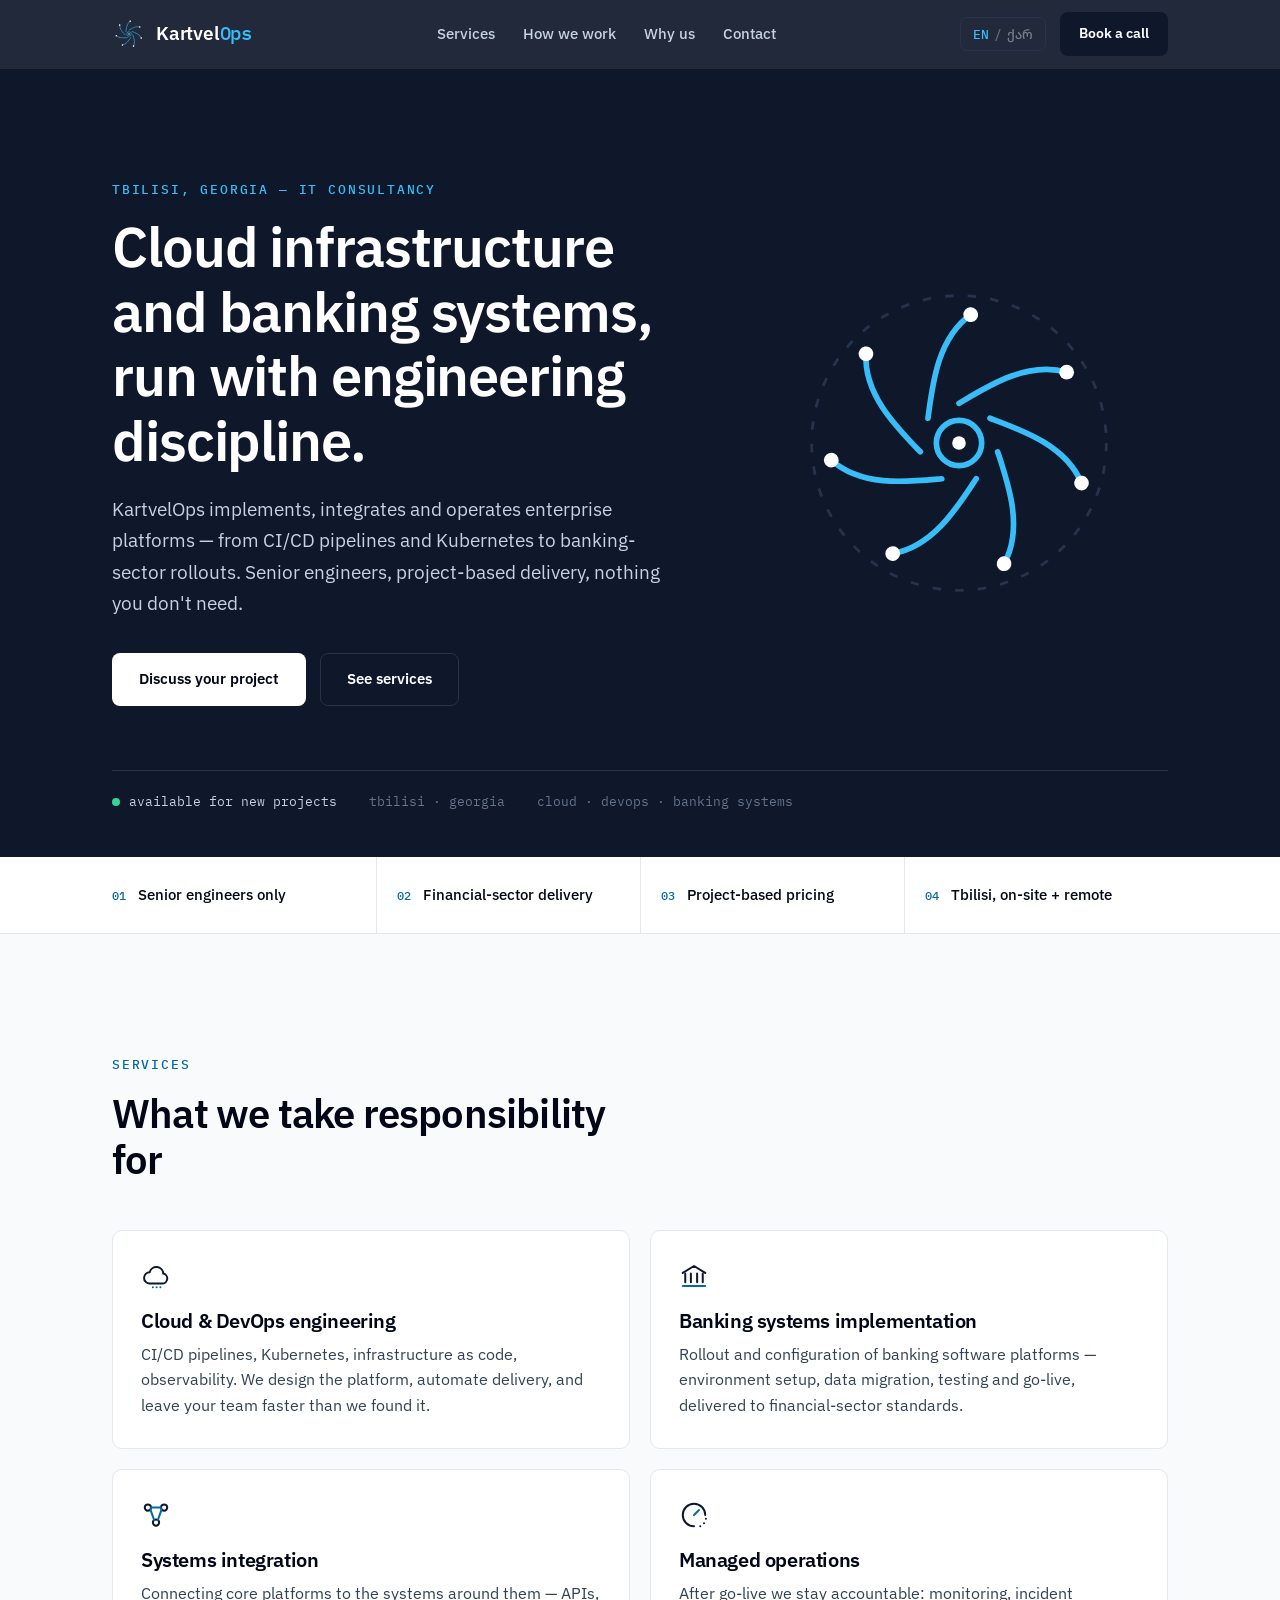
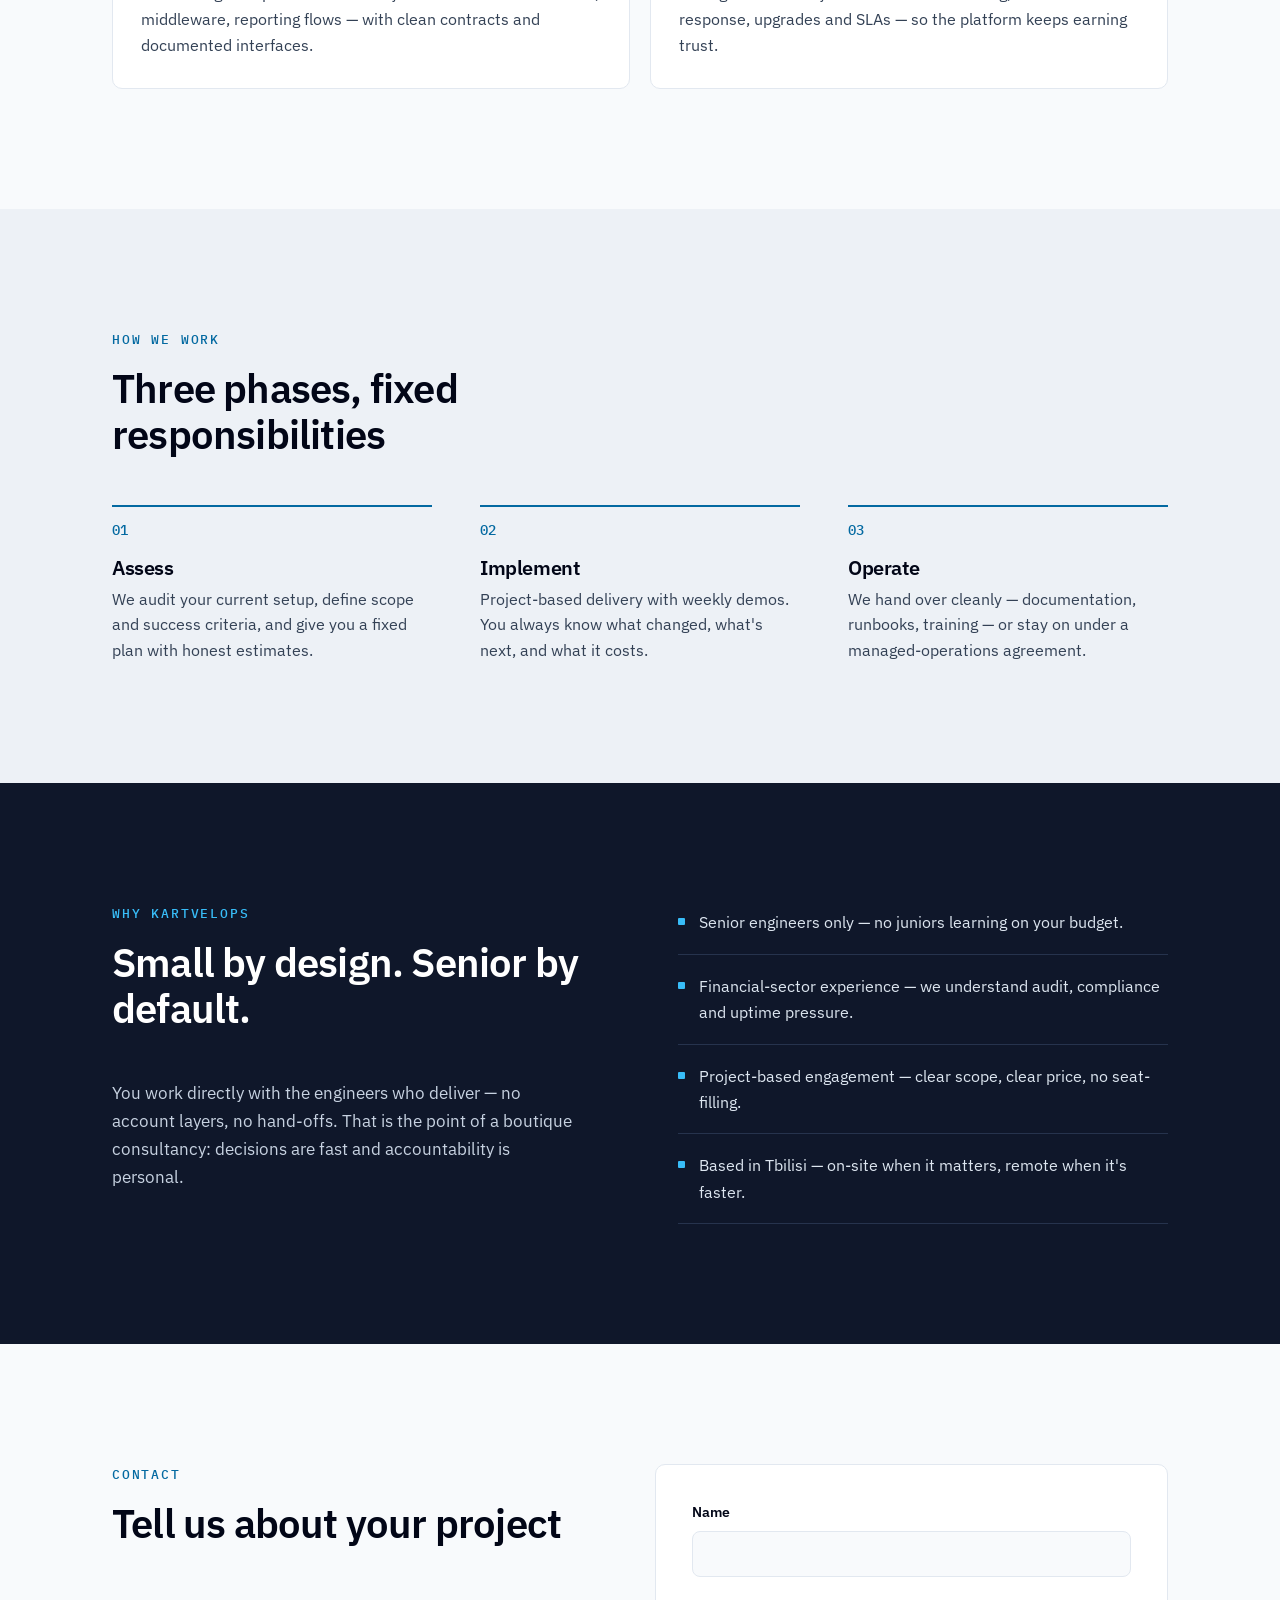
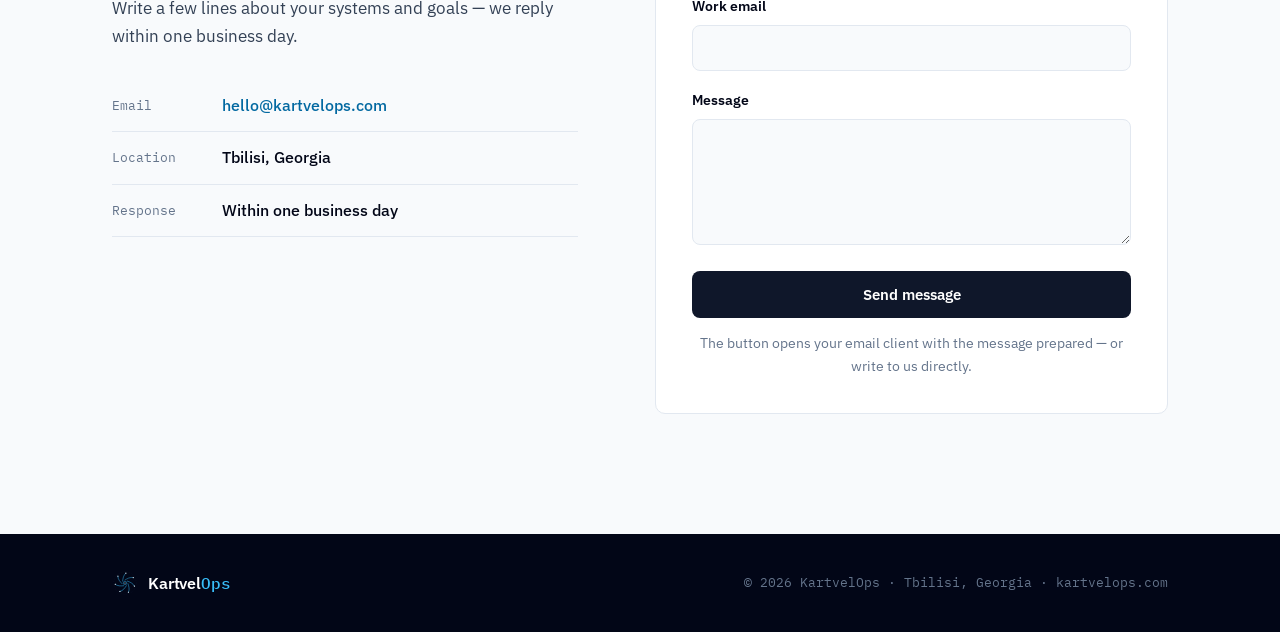
==== index.html @ 5a5804a0 "Initial site: bilingual one-page landing for KartvelOps Static site (no build step): Georgian/Englis" ====
<!DOCTYPE html>
<html lang="en">
<head>
  <meta charset="UTF-8">
  <meta name="viewport" content="width=device-width, initial-scale=1.0">
  <title>KartvelOps — Cloud, DevOps & Banking Systems · Tbilisi</title>
  <meta name="description" content="KartvelOps is a Tbilisi-based IT consultancy. We implement, integrate and operate enterprise platforms — cloud infrastructure, DevOps and banking systems — with engineering discipline.">
  <link rel="icon" type="image/svg+xml" href="assets/favicon.svg">
  <link rel="preconnect" href="https://fonts.googleapis.com">
  <link rel="preconnect" href="https://fonts.gstatic.com" crossorigin>
  <link href="https://fonts.googleapis.com/css2?family=IBM+Plex+Sans:wght@400;500;600;700&family=IBM+Plex+Mono:wght@400;500&family=Noto+Sans+Georgian:wght@400;500;600;700&display=swap" rel="stylesheet">
  <link rel="stylesheet" href="assets/styles.css">
  <script type="application/ld+json">
  {
    "@context": "https://schema.org",
    "@type": "ProfessionalService",
    "name": "KartvelOps",
    "url": "https://kartvelops.com",
    "email": "hello@kartvelops.com",
    "description": "IT consultancy in Tbilisi, Georgia. Cloud & DevOps engineering, banking systems implementation, systems integration and managed operations.",
    "address": { "@type": "PostalAddress", "addressLocality": "Tbilisi", "addressCountry": "GE" },
    "areaServed": "Georgia",
    "knowsLanguage": ["ka", "en"]
  }
  </script>
</head>
<body>
  <a class="skip-link" href="#main" data-i18n="skip">Skip to content</a>

  <!-- ============ HEADER ============ -->
  <header class="site-header" id="top">
    <div class="container header-inner">
      <a class="brand" href="#top" aria-label="KartvelOps — home">
        <svg class="brand-mark" viewBox="-60 -60 120 120" aria-hidden="true" focusable="false">
          <use href="#borjgali"></use>
        </svg>
        <span class="brand-word">Kartvel<span class="brand-ops">Ops</span></span>
      </a>
      <nav class="site-nav" aria-label="Main">
        <a href="#services" data-i18n="nav.services">Services</a>
        <a href="#process" data-i18n="nav.process">How we work</a>
        <a href="#why" data-i18n="nav.why">Why us</a>
        <a href="#contact" data-i18n="nav.contact">Contact</a>
      </nav>
      <div class="header-actions">
        <button class="lang-toggle" id="langToggle" type="button" aria-label="Switch language">
          <span class="lang-opt" data-lang-opt="en">EN</span><span class="lang-sep">/</span><span class="lang-opt" data-lang-opt="ka">ქარ</span>
        </button>
        <a class="btn btn-primary btn-sm" href="#contact" data-i18n="nav.cta">Book a call</a>
      </div>
    </div>
  </header>

  <main id="main">

    <!-- ============ HERO ============ -->
    <section class="hero" aria-labelledby="hero-title">
      <div class="container hero-grid">
        <div class="hero-copy">
          <p class="eyebrow hero-load" style="--d:0ms" data-i18n="hero.eyebrow">Tbilisi, Georgia — IT consultancy</p>
          <h1 class="hero-title hero-load" style="--d:80ms" id="hero-title" data-i18n="hero.title">Cloud infrastructure and banking systems, run with engineering discipline.</h1>
          <p class="hero-lead hero-load" style="--d:160ms" data-i18n="hero.lead">KartvelOps implements, integrates and operates enterprise platforms — from CI/CD pipelines and Kubernetes to banking-sector rollouts. Senior engineers, project-based delivery, nothing you don't need.</p>
          <div class="hero-ctas hero-load" style="--d:240ms">
            <a class="btn btn-invert" href="#contact" data-i18n="hero.cta1">Discuss your project</a>
            <a class="btn btn-ghost" href="#services" data-i18n="hero.cta2">See services</a>
          </div>
        </div>
        <div class="hero-visual hero-load" style="--d:200ms" aria-hidden="true">
          <svg class="borjgali-hero" viewBox="-60 -60 120 120" focusable="false">
            <defs>
              <g id="borjgali">
                <circle class="bj-orbit" cx="0" cy="0" r="52"></circle>
                <g class="bj-arms">
                  <g class="bj-arm"><path d="M 0 -14 C 10 -20, 24 -29, 38 -25"></path><circle class="bj-node" cx="38" cy="-25" r="2.6"></circle></g>
                  <g class="bj-arm" transform="rotate(51.43)"><path d="M 0 -14 C 10 -20, 24 -29, 38 -25"></path><circle class="bj-node" cx="38" cy="-25" r="2.6"></circle></g>
                  <g class="bj-arm" transform="rotate(102.86)"><path d="M 0 -14 C 10 -20, 24 -29, 38 -25"></path><circle class="bj-node" cx="38" cy="-25" r="2.6"></circle></g>
                  <g class="bj-arm" transform="rotate(154.29)"><path d="M 0 -14 C 10 -20, 24 -29, 38 -25"></path><circle class="bj-node" cx="38" cy="-25" r="2.6"></circle></g>
                  <g class="bj-arm" transform="rotate(205.71)"><path d="M 0 -14 C 10 -20, 24 -29, 38 -25"></path><circle class="bj-node" cx="38" cy="-25" r="2.6"></circle></g>
                  <g class="bj-arm" transform="rotate(257.14)"><path d="M 0 -14 C 10 -20, 24 -29, 38 -25"></path><circle class="bj-node" cx="38" cy="-25" r="2.6"></circle></g>
                  <g class="bj-arm" transform="rotate(308.57)"><path d="M 0 -14 C 10 -20, 24 -29, 38 -25"></path><circle class="bj-node" cx="38" cy="-25" r="2.6"></circle></g>
                </g>
                <circle class="bj-core" cx="0" cy="0" r="8"></circle>
                <circle class="bj-dot" cx="0" cy="0" r="2.4"></circle>
              </g>
            </defs>
            <use href="#borjgali"></use>
          </svg>
        </div>
      </div>
      <div class="container">
        <div class="status-strip hero-load" style="--d:320ms">
          <span class="status-item"><span class="status-dot" aria-hidden="true"></span><span data-i18n="status.available">available for new projects</span></span>
          <span class="status-item status-dim">tbilisi · georgia</span>
          <span class="status-item status-dim">cloud · devops · banking systems</span>
        </div>
      </div>
    </section>

    <!-- ============ TRUST MARKERS ============ -->
    <section class="trust" aria-label="Key facts">
      <div class="container trust-row">
        <div class="trust-item reveal" style="--d:0ms"><span class="trust-key">01</span><span data-i18n="trust.1">Senior engineers only</span></div>
        <div class="trust-item reveal" style="--d:60ms"><span class="trust-key">02</span><span data-i18n="trust.2">Financial-sector delivery</span></div>
        <div class="trust-item reveal" style="--d:120ms"><span class="trust-key">03</span><span data-i18n="trust.3">Project-based pricing</span></div>
        <div class="trust-item reveal" style="--d:180ms"><span class="trust-key">04</span><span data-i18n="trust.4">Tbilisi, on-site + remote</span></div>
      </div>
    </section>

    <!-- ============ SERVICES ============ -->
    <section class="section" id="services" aria-labelledby="services-title">
      <div class="container">
        <p class="eyebrow reveal" data-i18n="services.eyebrow">Services</p>
        <h2 class="section-title reveal" id="services-title" data-i18n="services.title">What we take responsibility for</h2>
        <div class="cards-grid">
          <article class="card reveal" style="--d:0ms">
            <svg class="card-icon" viewBox="0 0 24 24" aria-hidden="true" focusable="false"><path d="M7 18h10a4 4 0 0 0 .8-7.92 5.5 5.5 0 0 0-10.83-1.1A4.5 4.5 0 0 0 7 18Z"/><path d="M9.5 21h.01M12.5 21h.01M15.5 21h.01" class="icon-accent"/></svg>
            <h3 data-i18n="svc1.title">Cloud &amp; DevOps engineering</h3>
            <p data-i18n="svc1.body">CI/CD pipelines, Kubernetes, infrastructure as code, observability. We design the platform, automate delivery, and leave your team faster than we found it.</p>
          </article>
          <article class="card reveal" style="--d:80ms">
            <svg class="card-icon" viewBox="0 0 24 24" aria-hidden="true" focusable="false"><path d="M3 9.5 12 4l9 5.5"/><path d="M5 10v7M9.5 10v7M14.5 10v7M19 10v7"/><path d="M3 20h18" class="icon-accent"/></svg>
            <h3 data-i18n="svc2.title">Banking systems implementation</h3>
            <p data-i18n="svc2.body">Rollout and configuration of banking software platforms — environment setup, data migration, testing and go-live, delivered to financial-sector standards.</p>
          </article>
          <article class="card reveal" style="--d:160ms">
            <svg class="card-icon" viewBox="0 0 24 24" aria-hidden="true" focusable="false"><circle cx="5.5" cy="6" r="2.5"/><circle cx="18.5" cy="6" r="2.5"/><circle cx="12" cy="18" r="2.5"/><path d="M7.5 7.5 10.5 16M16.5 7.5 13.5 16M8 6h8" class="icon-accent"/></svg>
            <h3 data-i18n="svc3.title">Systems integration</h3>
            <p data-i18n="svc3.body">Connecting core platforms to the systems around them — APIs, middleware, reporting flows — with clean contracts and documented interfaces.</p>
          </article>
          <article class="card reveal" style="--d:240ms">
            <svg class="card-icon" viewBox="0 0 24 24" aria-hidden="true" focusable="false"><path d="M12 21a9 9 0 1 1 9-9"/><path d="M12 12l4-4" class="icon-accent"/><path d="M17 21h.01M20 18.5h.01M21.5 15h.01"/></svg>
            <h3 data-i18n="svc4.title">Managed operations</h3>
            <p data-i18n="svc4.body">After go-live we stay accountable: monitoring, incident response, upgrades and SLAs — so the platform keeps earning trust.</p>
          </article>
        </div>
      </div>
    </section>

    <!-- ============ PROCESS ============ -->
    <section class="section section-mist" id="process" aria-labelledby="process-title">
      <div class="container">
        <p class="eyebrow reveal" data-i18n="process.eyebrow">How we work</p>
        <h2 class="section-title reveal" id="process-title" data-i18n="process.title">Three phases, fixed responsibilities</h2>
        <ol class="steps">
          <li class="step reveal" style="--d:0ms">
            <span class="step-num">01</span>
            <div>
              <h3 data-i18n="p1.title">Assess</h3>
              <p data-i18n="p1.body">We audit your current setup, define scope and success criteria, and give you a fixed plan with honest estimates.</p>
            </div>
          </li>
          <li class="step reveal" style="--d:100ms">
            <span class="step-num">02</span>
            <div>
              <h3 data-i18n="p2.title">Implement</h3>
              <p data-i18n="p2.body">Project-based delivery with weekly demos. You always know what changed, what's next, and what it costs.</p>
            </div>
          </li>
          <li class="step reveal" style="--d:200ms">
            <span class="step-num">03</span>
            <div>
              <h3 data-i18n="p3.title">Operate</h3>
              <p data-i18n="p3.body">We hand over cleanly — documentation, runbooks, training — or stay on under a managed-operations agreement.</p>
            </div>
          </li>
        </ol>
      </div>
    </section>

    <!-- ============ WHY US ============ -->
    <section class="section section-navy" id="why" aria-labelledby="why-title">
      <div class="container why-grid">
        <div>
          <p class="eyebrow eyebrow-dark reveal" data-i18n="why.eyebrow">Why KartvelOps</p>
          <h2 class="section-title reveal" id="why-title" data-i18n="why.title">Small by design. Senior by default.</h2>
          <p class="why-lead reveal" data-i18n="why.body">You work directly with the engineers who deliver — no account layers, no hand-offs. That is the point of a boutique consultancy: decisions are fast and accountability is personal.</p>
        </div>
        <ul class="why-list">
          <li class="reveal" style="--d:0ms"><span data-i18n="why.1">Senior engineers only — no juniors learning on your budget.</span></li>
          <li class="reveal" style="--d:80ms"><span data-i18n="why.2">Financial-sector experience — we understand audit, compliance and uptime pressure.</span></li>
          <li class="reveal" style="--d:160ms"><span data-i18n="why.3">Project-based engagement — clear scope, clear price, no seat-filling.</span></li>
          <li class="reveal" style="--d:240ms"><span data-i18n="why.4">Based in Tbilisi — on-site when it matters, remote when it's faster.</span></li>
        </ul>
      </div>
    </section>

    <!-- ============ CONTACT ============ -->
    <section class="section" id="contact" aria-labelledby="contact-title">
      <div class="container contact-grid">
        <div class="contact-copy">
          <p class="eyebrow reveal" data-i18n="contact.eyebrow">Contact</p>
          <h2 class="section-title reveal" id="contact-title" data-i18n="contact.title">Tell us about your project</h2>
          <p class="reveal" data-i18n="contact.body">Write a few lines about your systems and goals — we reply within one business day.</p>
          <dl class="contact-details reveal">
            <div><dt data-i18n="contact.email">Email</dt><dd><a href="mailto:hello@kartvelops.com">hello@kartvelops.com</a></dd></div>
            <div><dt data-i18n="contact.location">Location</dt><dd data-i18n="contact.city">Tbilisi, Georgia</dd></div>
            <div><dt data-i18n="contact.response">Response</dt><dd data-i18n="contact.responseTime">Within one business day</dd></div>
          </dl>
        </div>
        <form class="contact-form reveal" id="contactForm" novalidate>
          <div class="field">
            <label for="f-name" data-i18n="form.name">Name</label>
            <input id="f-name" name="name" type="text" autocomplete="name" required>
          </div>
          <div class="field">
            <label for="f-email" data-i18n="form.email">Work email</label>
            <input id="f-email" name="email" type="email" autocomplete="email" required>
          </div>
          <div class="field">
            <label for="f-msg" data-i18n="form.message">Message</label>
            <textarea id="f-msg" name="message" rows="5" required></textarea>
          </div>
          <button class="btn btn-primary btn-block" type="submit" data-i18n="form.send">Send message</button>
          <p class="form-note" data-i18n="form.note">The button opens your email client with the message prepared — or write to us directly.</p>
        </form>
      </div>
    </section>

  </main>

  <!-- ============ FOOTER ============ -->
  <footer class="site-footer">
    <div class="container footer-inner">
      <a class="brand brand-footer" href="#top" aria-label="KartvelOps — back to top">
        <svg class="brand-mark" viewBox="-60 -60 120 120" aria-hidden="true" focusable="false"><use href="#borjgali"></use></svg>
        <span class="brand-word">Kartvel<span class="brand-ops">Ops</span></span>
      </a>
      <p class="footer-meta"><span data-i18n="footer.line">© 2026 KartvelOps · Tbilisi, Georgia</span> · kartvelops.com</p>
    </div>
  </footer>

  <script src="assets/app.js"></script>
</body>
</html>
---- assets/styles.css ----
/* ============================================================
   KartvelOps — design tokens & base
   Style: Trust & Authority (navy / azure / paper)
   Type: IBM Plex Sans + IBM Plex Mono + Noto Sans Georgian
   ============================================================ */

:root {
  /* color tokens */
  --ink: #020617;
  --navy: #0F172A;
  --navy-2: #16233D;
  --slate: #334155;
  --slate-3: #64748B;
  --paper: #F8FAFC;
  --mist: #EDF1F6;
  --white: #FFFFFF;
  --border: #E2E8F0;
  --border-dark: #26334D;
  --azure: #0369A1;
  --azure-deep: #075985;
  --azure-bright: #38BDF8;
  --ok: #34D399;

  /* type */
  --font-sans: "IBM Plex Sans", "Noto Sans Georgian", system-ui, -apple-system, sans-serif;
  --font-mono: "IBM Plex Mono", "Noto Sans Georgian", ui-monospace, monospace;

  /* rhythm */
  --container: 1120px;
  --radius: 10px;
  --section-y: clamp(64px, 10vw, 120px);
  --ease-out: cubic-bezier(0.22, 1, 0.36, 1);
}

* { margin: 0; padding: 0; box-sizing: border-box; }

html {
  scroll-behavior: smooth;
  scroll-padding-top: 84px;
}

body {
  font-family: var(--font-sans);
  font-size: 17px;
  line-height: 1.65;
  color: var(--slate);
  background: var(--paper);
  -webkit-font-smoothing: antialiased;
  text-rendering: optimizeLegibility;
}

img, svg { max-width: 100%; display: block; }

h1, h2, h3 { color: var(--ink); line-height: 1.15; letter-spacing: -0.02em; }
/* Georgian is unicameral — tight negative tracking hurts it */
html[lang="ka"] h1, html[lang="ka"] h2, html[lang="ka"] h3 { letter-spacing: 0; }

a { color: var(--azure); text-decoration: none; }
a:hover { color: var(--azure-deep); }

.container {
  max-width: var(--container);
  margin-inline: auto;
  padding-inline: clamp(20px, 4vw, 32px);
}

/* accessibility */
.skip-link {
  position: absolute; left: -9999px; top: 0;
  background: var(--ink); color: var(--white);
  padding: 10px 18px; z-index: 200; border-radius: 0 0 8px 0;
}
.skip-link:focus { left: 0; color: var(--white); }

:focus-visible {
  outline: 2px solid var(--azure);
  outline-offset: 3px;
  border-radius: 2px;
}

/* ============ shared elements ============ */

.eyebrow {
  font-family: var(--font-mono);
  font-size: 13px;
  font-weight: 500;
  text-transform: uppercase;
  letter-spacing: 0.14em;
  color: var(--azure);
  margin-bottom: 14px;
}
html[lang="ka"] .eyebrow { letter-spacing: 0.06em; }
.eyebrow-dark { color: var(--azure-bright); }

.section { padding-block: var(--section-y); }
.section-mist { background: var(--mist); }
.section-navy { background: var(--navy); }

.section-title {
  font-size: clamp(28px, 4vw, 40px);
  font-weight: 600;
  max-width: 22ch;
  margin-bottom: clamp(28px, 4vw, 48px);
}
.section-navy .section-title { color: var(--white); }

/* buttons */
.btn {
  display: inline-flex;
  align-items: center;
  justify-content: center;
  gap: 8px;
  font-family: var(--font-sans);
  font-size: 15px;
  font-weight: 600;
  padding: 13px 26px;
  border-radius: 8px;
  border: 1px solid transparent;
  cursor: pointer;
  transition: background-color 200ms var(--ease-out), color 200ms var(--ease-out),
              border-color 200ms var(--ease-out), transform 200ms var(--ease-out);
  touch-action: manipulation;
}
.btn:active { transform: scale(0.98); }
.btn-sm { padding: 9px 18px; font-size: 14px; }
.btn-block { width: 100%; }

.btn-primary { background: var(--navy); color: var(--white); }
.btn-primary:hover { background: var(--azure-deep); color: var(--white); }

.btn-invert { background: var(--white); color: var(--ink); }
.btn-invert:hover { background: var(--azure-bright); color: var(--ink); }

.btn-ghost { background: transparent; color: var(--white); border-color: var(--border-dark); }
.btn-ghost:hover { border-color: var(--azure-bright); color: var(--azure-bright); }

/* ============ header ============ */

.site-header {
  position: sticky;
  top: 0;
  z-index: 100;
  background: rgba(15, 23, 42, 0.92);
  backdrop-filter: blur(10px);
  -webkit-backdrop-filter: blur(10px);
  border-bottom: 1px solid transparent;
  transition: border-color 240ms var(--ease-out);
}
.site-header.scrolled { border-bottom-color: var(--border-dark); }

.header-inner {
  display: flex;
  align-items: center;
  justify-content: space-between;
  gap: 20px;
  height: 68px;
}

.brand {
  display: inline-flex;
  align-items: center;
  gap: 10px;
  color: var(--white);
}
.brand:hover { color: var(--white); }
.brand-mark { width: 34px; height: 34px; flex: none; }
.brand-word {
  font-size: 19px;
  font-weight: 600;
  letter-spacing: -0.01em;
  color: var(--white);
}
.brand-ops { font-family: var(--font-mono); font-weight: 500; color: var(--azure-bright); }

.site-nav { display: flex; gap: 28px; }
.site-nav a {
  font-size: 15px;
  font-weight: 500;
  color: #C7D2E1;
  transition: color 180ms var(--ease-out);
}
.site-nav a:hover { color: var(--white); }

.header-actions { display: flex; align-items: center; gap: 14px; }

.lang-toggle {
  font-family: var(--font-mono);
  font-size: 13px;
  font-weight: 500;
  background: transparent;
  color: #C7D2E1;
  border: 1px solid var(--border-dark);
  border-radius: 7px;
  padding: 7px 12px;
  cursor: pointer;
  transition: border-color 180ms var(--ease-out), color 180ms var(--ease-out);
}
.lang-toggle:hover { border-color: var(--azure-bright); }
.lang-sep { opacity: 0.4; margin-inline: 5px; }
.lang-opt { opacity: 0.5; }
.lang-opt.active { opacity: 1; color: var(--azure-bright); }

/* ============ hero ============ */

.hero {
  background: var(--navy);
  color: #C7D2E1;
  padding-block: clamp(64px, 9vw, 110px) clamp(28px, 4vw, 44px);
  overflow: hidden;
}

.hero-grid {
  display: grid;
  grid-template-columns: minmax(0, 1.35fr) minmax(0, 1fr);
  align-items: center;
  gap: clamp(32px, 6vw, 72px);
}

.hero-title {
  color: var(--white);
  font-size: clamp(34px, 5.2vw, 56px);
  font-weight: 600;
  margin-bottom: 22px;
  max-width: 18ch;
}
/* Georgian runs long — give headlines more room at a slightly smaller size */
html[lang="ka"] .hero-title { font-size: clamp(30px, 4.6vw, 48px); max-width: 24ch; }
html[lang="ka"] .section-title { max-width: 28ch; }

.hero-lead {
  font-size: clamp(16px, 1.6vw, 19px);
  max-width: 52ch;
  margin-bottom: 34px;
}

.hero-ctas { display: flex; flex-wrap: wrap; gap: 14px; }

.hero .eyebrow { color: var(--azure-bright); }

/* the borjgali — signature mark */
.hero-visual { display: flex; justify-content: center; }
.borjgali-hero { width: min(340px, 70vw); height: auto; }

.bj-orbit {
  fill: none;
  stroke: var(--border-dark);
  stroke-width: 1;
  stroke-dasharray: 3 5;
}
.bj-arms { animation: bj-spin 80s linear infinite; transform-origin: 0 0; }
.bj-arm path {
  fill: none;
  stroke: var(--azure-bright);
  stroke-width: 2;
  stroke-linecap: round;
}
.bj-node { fill: var(--white); }
.bj-core { fill: none; stroke: var(--azure-bright); stroke-width: 2; }
.bj-dot { fill: var(--white); }

@keyframes bj-spin { to { transform: rotate(360deg); } }

/* header/footer mark: static (motion lives in the hero only) */
.brand-mark .bj-arms { animation: none; }

/* status strip */
.status-strip {
  display: flex;
  flex-wrap: wrap;
  gap: 12px 32px;
  align-items: center;
  border-top: 1px solid var(--border-dark);
  margin-top: clamp(36px, 6vw, 64px);
  padding-top: 20px;
  font-family: var(--font-mono);
  font-size: 13px;
}
.status-item { display: inline-flex; align-items: center; gap: 9px; color: #C7D2E1; }
.status-dim { color: var(--slate-3); }
.status-dot {
  width: 8px; height: 8px; border-radius: 50%;
  background: var(--ok);
  box-shadow: 0 0 0 0 rgba(52, 211, 153, 0.5);
  animation: pulse 2.4s var(--ease-out) infinite;
}
@keyframes pulse {
  0% { box-shadow: 0 0 0 0 rgba(52, 211, 153, 0.45); }
  70% { box-shadow: 0 0 0 8px rgba(52, 211, 153, 0); }
  100% { box-shadow: 0 0 0 0 rgba(52, 211, 153, 0); }
}

/* ============ trust markers ============ */

.trust { border-bottom: 1px solid var(--border); background: var(--white); }
.trust-row {
  display: grid;
  grid-template-columns: repeat(4, 1fr);
  gap: 0;
}
.trust-item {
  display: flex;
  align-items: baseline;
  gap: 12px;
  padding: 26px 20px;
  font-size: 15px;
  font-weight: 500;
  color: var(--ink);
  border-left: 1px solid var(--border);
}
.trust-item:first-child { border-left: none; padding-left: 0; }
.trust-key {
  font-family: var(--font-mono);
  font-size: 12px;
  color: var(--azure);
}

/* ============ services ============ */

.cards-grid {
  display: grid;
  grid-template-columns: repeat(2, 1fr);
  gap: 20px;
}

.card {
  background: var(--white);
  border: 1px solid var(--border);
  border-radius: var(--radius);
  padding: 30px 28px;
  transition: border-color 220ms var(--ease-out), transform 220ms var(--ease-out),
              box-shadow 220ms var(--ease-out);
}
.card:hover {
  border-color: #B6D5E8;
  transform: translateY(-3px);
  box-shadow: 0 12px 32px -16px rgba(2, 6, 23, 0.18);
}

.card-icon {
  width: 30px; height: 30px;
  fill: none;
  stroke: var(--navy);
  stroke-width: 1.6;
  stroke-linecap: round;
  stroke-linejoin: round;
  margin-bottom: 18px;
}
.card-icon .icon-accent { stroke: var(--azure); }

.card h3 { font-size: 20px; font-weight: 600; margin-bottom: 10px; }
.card p { font-size: 15.5px; }

/* ============ process ============ */

.steps {
  list-style: none;
  display: grid;
  grid-template-columns: repeat(3, 1fr);
  gap: clamp(24px, 4vw, 48px);
}
.step { display: flex; flex-direction: column; gap: 14px; }
.step-num {
  font-family: var(--font-mono);
  font-size: 14px;
  font-weight: 500;
  color: var(--azure);
  border-top: 2px solid var(--azure);
  padding-top: 12px;
  width: 100%;
}
.step h3 { font-size: 20px; font-weight: 600; margin-bottom: 8px; }
.step p { font-size: 15.5px; }

/* ============ why us ============ */

.section-navy { color: #C7D2E1; }

.why-grid {
  display: grid;
  grid-template-columns: minmax(0, 1fr) minmax(0, 1fr);
  gap: clamp(32px, 6vw, 80px);
  align-items: start;
}
.why-lead { max-width: 46ch; }

.why-list { list-style: none; }
.why-list li {
  display: flex;
  gap: 14px;
  padding-block: 18px;
  border-bottom: 1px solid var(--border-dark);
  font-size: 16px;
  color: #DDE6F0;
}
.why-list li:first-child { padding-top: 6px; }
.why-list li::before {
  content: "";
  flex: none;
  width: 7px; height: 7px;
  margin-top: 9px;
  background: var(--azure-bright);
  border-radius: 1px;
}

/* ============ contact ============ */

.contact-grid {
  display: grid;
  grid-template-columns: minmax(0, 1fr) minmax(0, 1.1fr);
  gap: clamp(32px, 6vw, 80px);
  align-items: start;
}

.contact-details { margin-top: 30px; }
.contact-details > div {
  display: flex;
  gap: 18px;
  padding-block: 13px;
  border-bottom: 1px solid var(--border);
  font-size: 15.5px;
}
.contact-details dt {
  font-family: var(--font-mono);
  font-size: 13px;
  color: var(--slate-3);
  min-width: 92px;
  padding-top: 2px;
}
.contact-details dd { color: var(--ink); font-weight: 500; }

.contact-form {
  background: var(--white);
  border: 1px solid var(--border);
  border-radius: var(--radius);
  padding: clamp(24px, 3vw, 36px);
}
.field { margin-bottom: 18px; }
.field label {
  display: block;
  font-size: 14px;
  font-weight: 600;
  color: var(--ink);
  margin-bottom: 7px;
}
.field input, .field textarea {
  width: 100%;
  font-family: var(--font-sans);
  font-size: 16px;
  color: var(--ink);
  background: var(--paper);
  border: 1px solid var(--border);
  border-radius: 8px;
  padding: 12px 14px;
  min-height: 46px;
  transition: border-color 180ms var(--ease-out), box-shadow 180ms var(--ease-out);
}
.field textarea { resize: vertical; }
.field input:focus, .field textarea:focus {
  outline: none;
  border-color: var(--azure);
  box-shadow: 0 0 0 3px rgba(3, 105, 161, 0.14);
}
.form-note {
  font-size: 13.5px;
  color: var(--slate-3);
  margin-top: 14px;
  text-align: center;
}

/* ============ footer ============ */

.site-footer {
  background: var(--ink);
  padding-block: 36px;
}
.footer-inner {
  display: flex;
  align-items: center;
  justify-content: space-between;
  gap: 20px;
  flex-wrap: wrap;
}
.brand-footer .brand-word { font-size: 16px; }
.brand-footer .brand-mark { width: 26px; height: 26px; }
.footer-meta {
  font-family: var(--font-mono);
  font-size: 13px;
  color: var(--slate-3);
}

/* ============ motion ============ */

/* page-load choreography (hero) */
.hero-load {
  opacity: 0;
  transform: translateY(16px);
  animation: rise 700ms var(--ease-out) forwards;
  animation-delay: var(--d, 0ms);
}
@keyframes rise {
  to { opacity: 1; transform: translateY(0); }
}

/* scroll reveals — only hidden when JS is present to add .in back */
html.js .reveal {
  opacity: 0;
  transform: translateY(18px);
  transition: opacity 640ms var(--ease-out), transform 640ms var(--ease-out);
  transition-delay: var(--d, 0ms);
}
html.js .reveal.in { opacity: 1; transform: translateY(0); }

@media (prefers-reduced-motion: reduce) {
  html { scroll-behavior: auto; }
  .hero-load { animation: none; opacity: 1; transform: none; }
  .reveal { transition: none; opacity: 1; transform: none; }
  .bj-arms { animation: none; }
  .status-dot { animation: none; }
  .card:hover { transform: none; }
  .btn:active { transform: none; }
}

/* ============ responsive ============ */

@media (max-width: 1024px) {
  .site-nav { display: none; }
}

@media (max-width: 900px) {
  .hero-grid { grid-template-columns: 1fr; }
  .hero-visual { order: -1; justify-content: flex-start; }
  .borjgali-hero { width: 120px; }
  .why-grid, .contact-grid { grid-template-columns: 1fr; }
  .cards-grid { grid-template-columns: 1fr; }
  .steps { grid-template-columns: 1fr; }
  .trust-row { grid-template-columns: 1fr 1fr; }
  .trust-item { border-left: none; padding-left: 0; }
}

@media (max-width: 480px) {
  .trust-row { grid-template-columns: 1fr; }
  .trust-item { padding-block: 14px; }
  .hero-ctas .btn { width: 100%; }
  .header-actions .btn { display: none; }
}
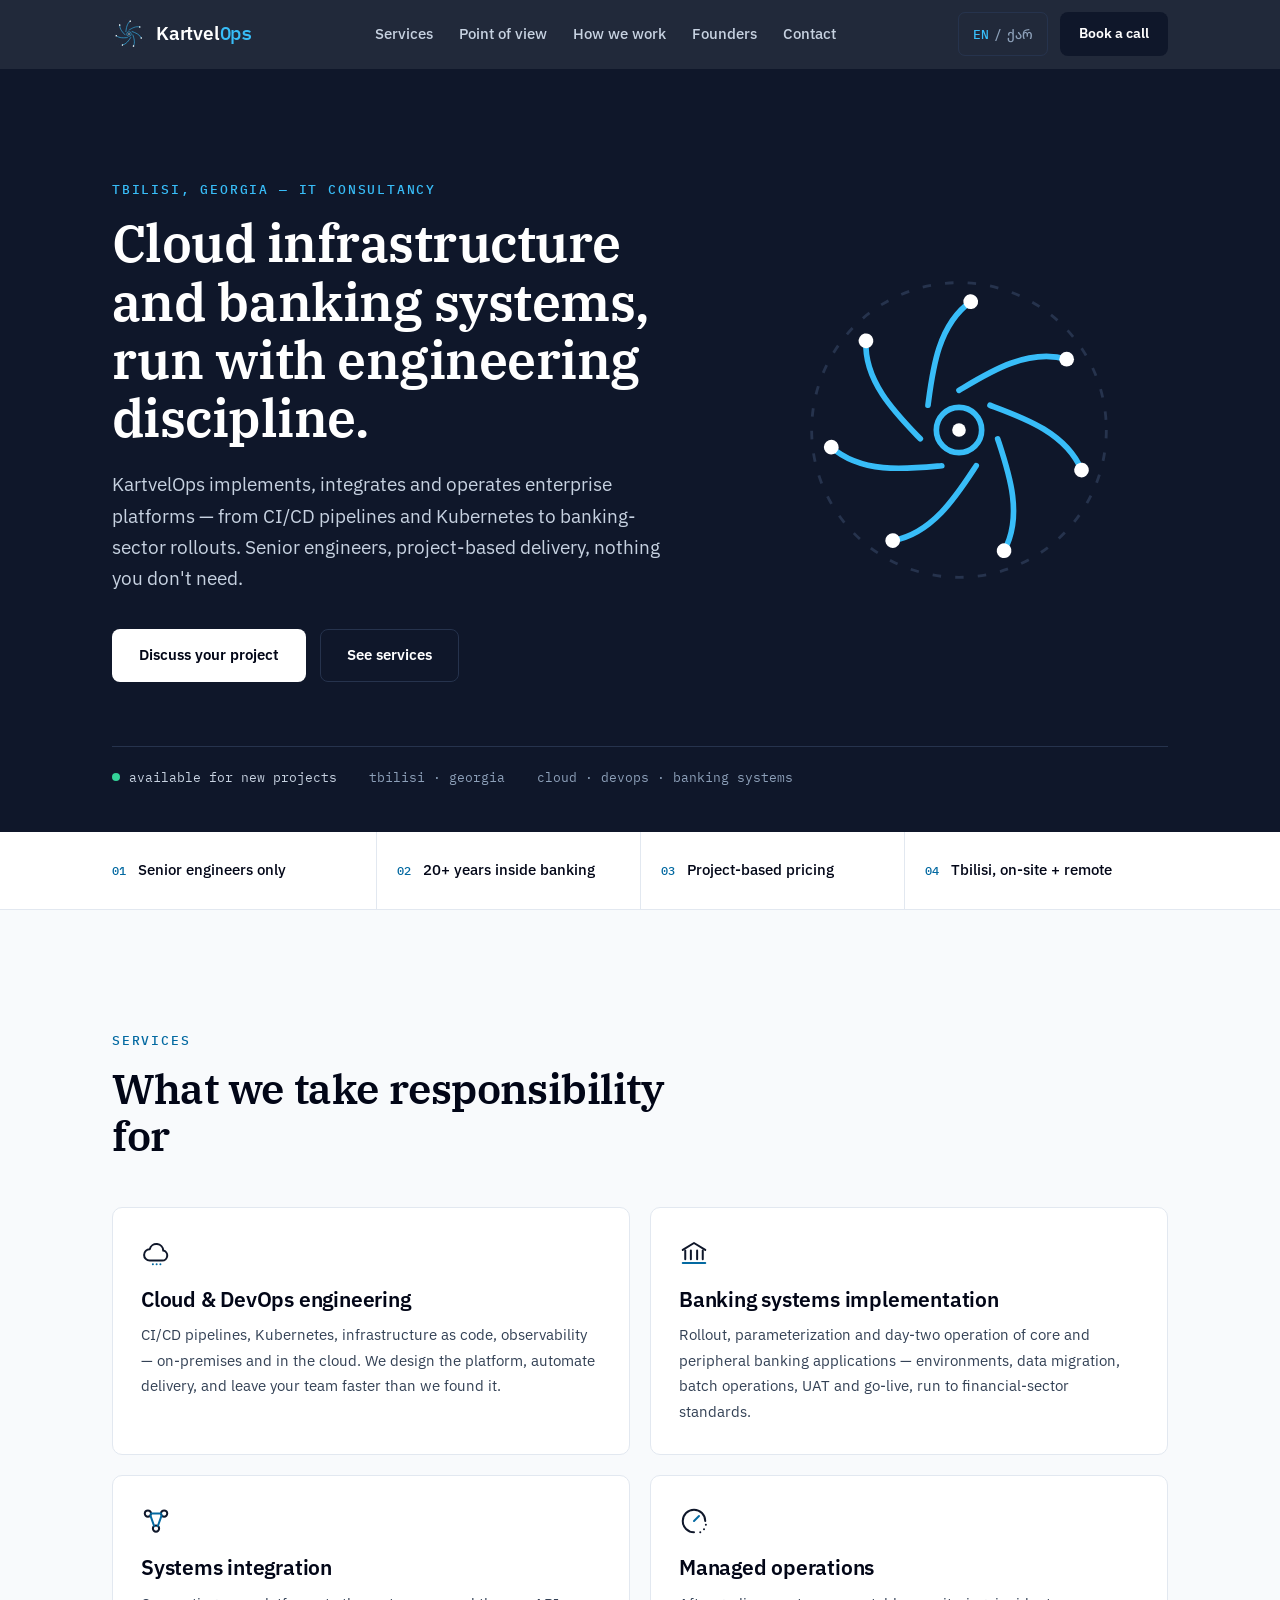
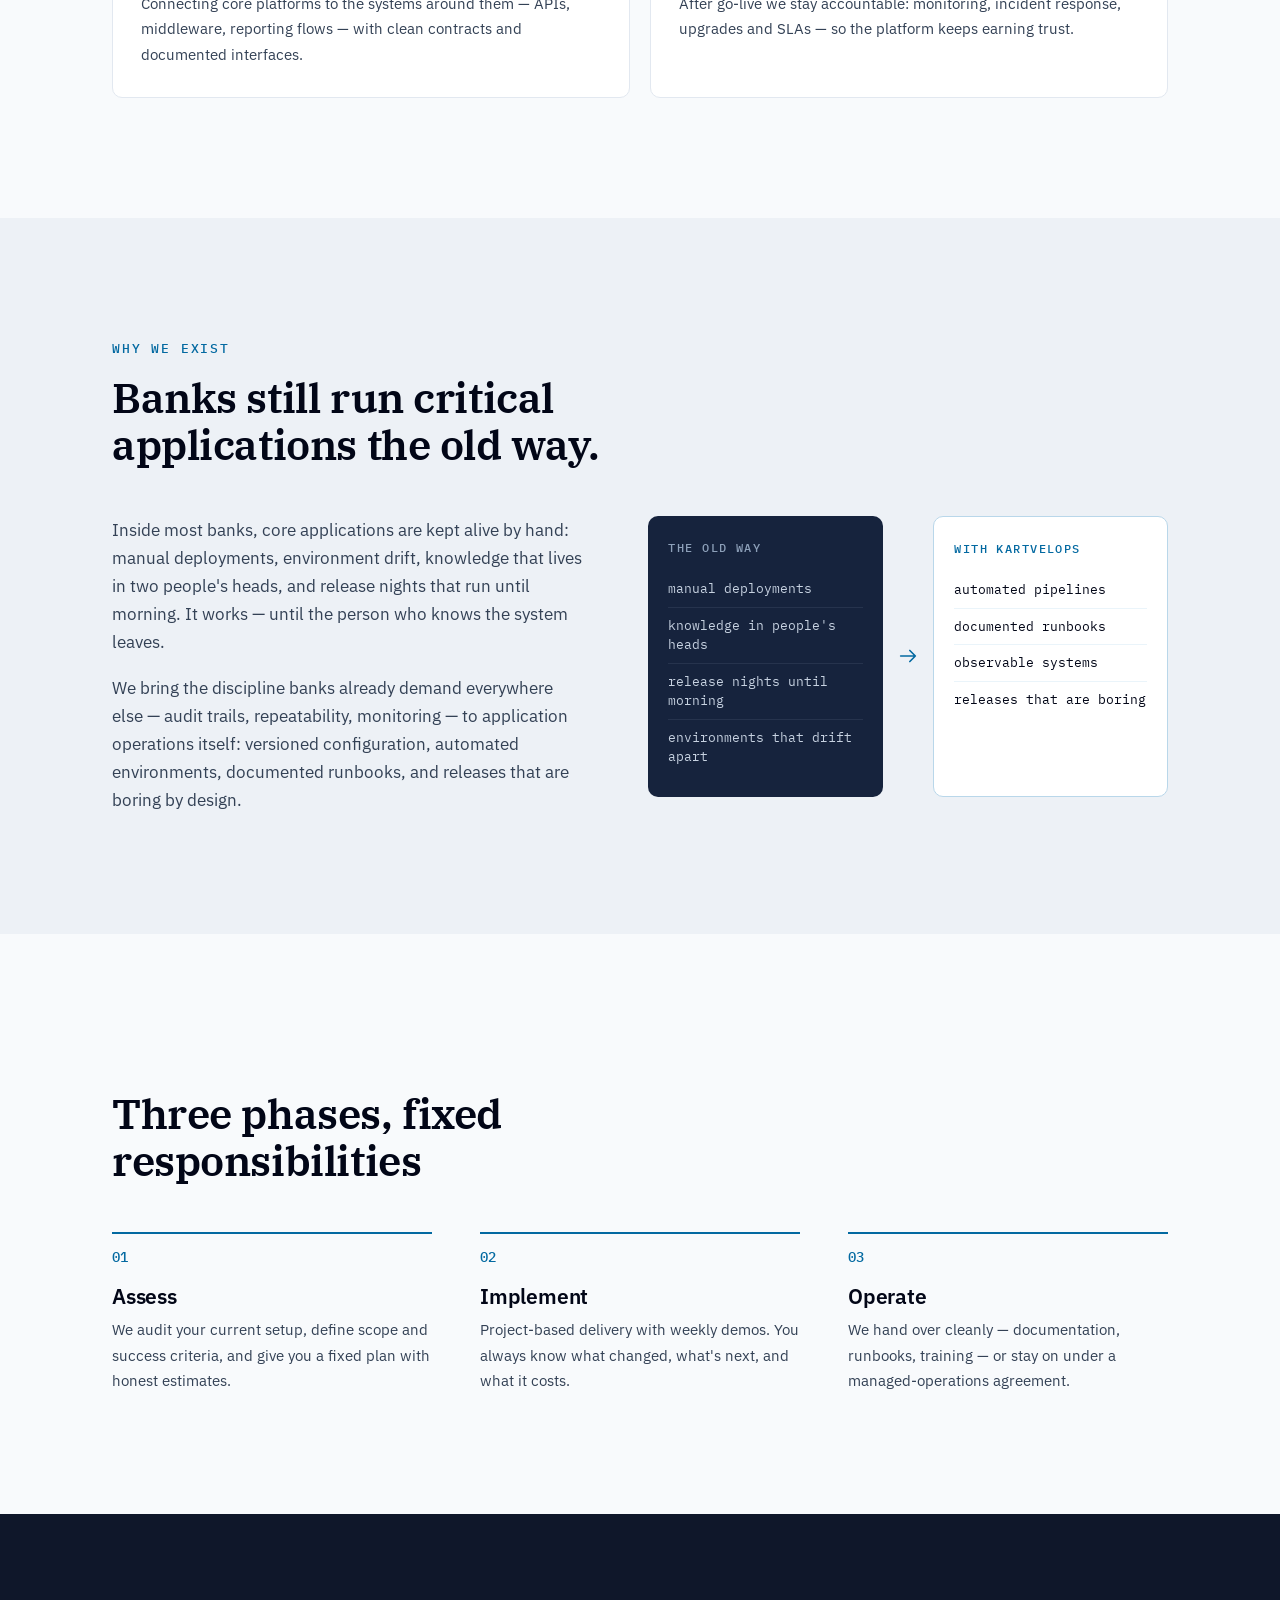
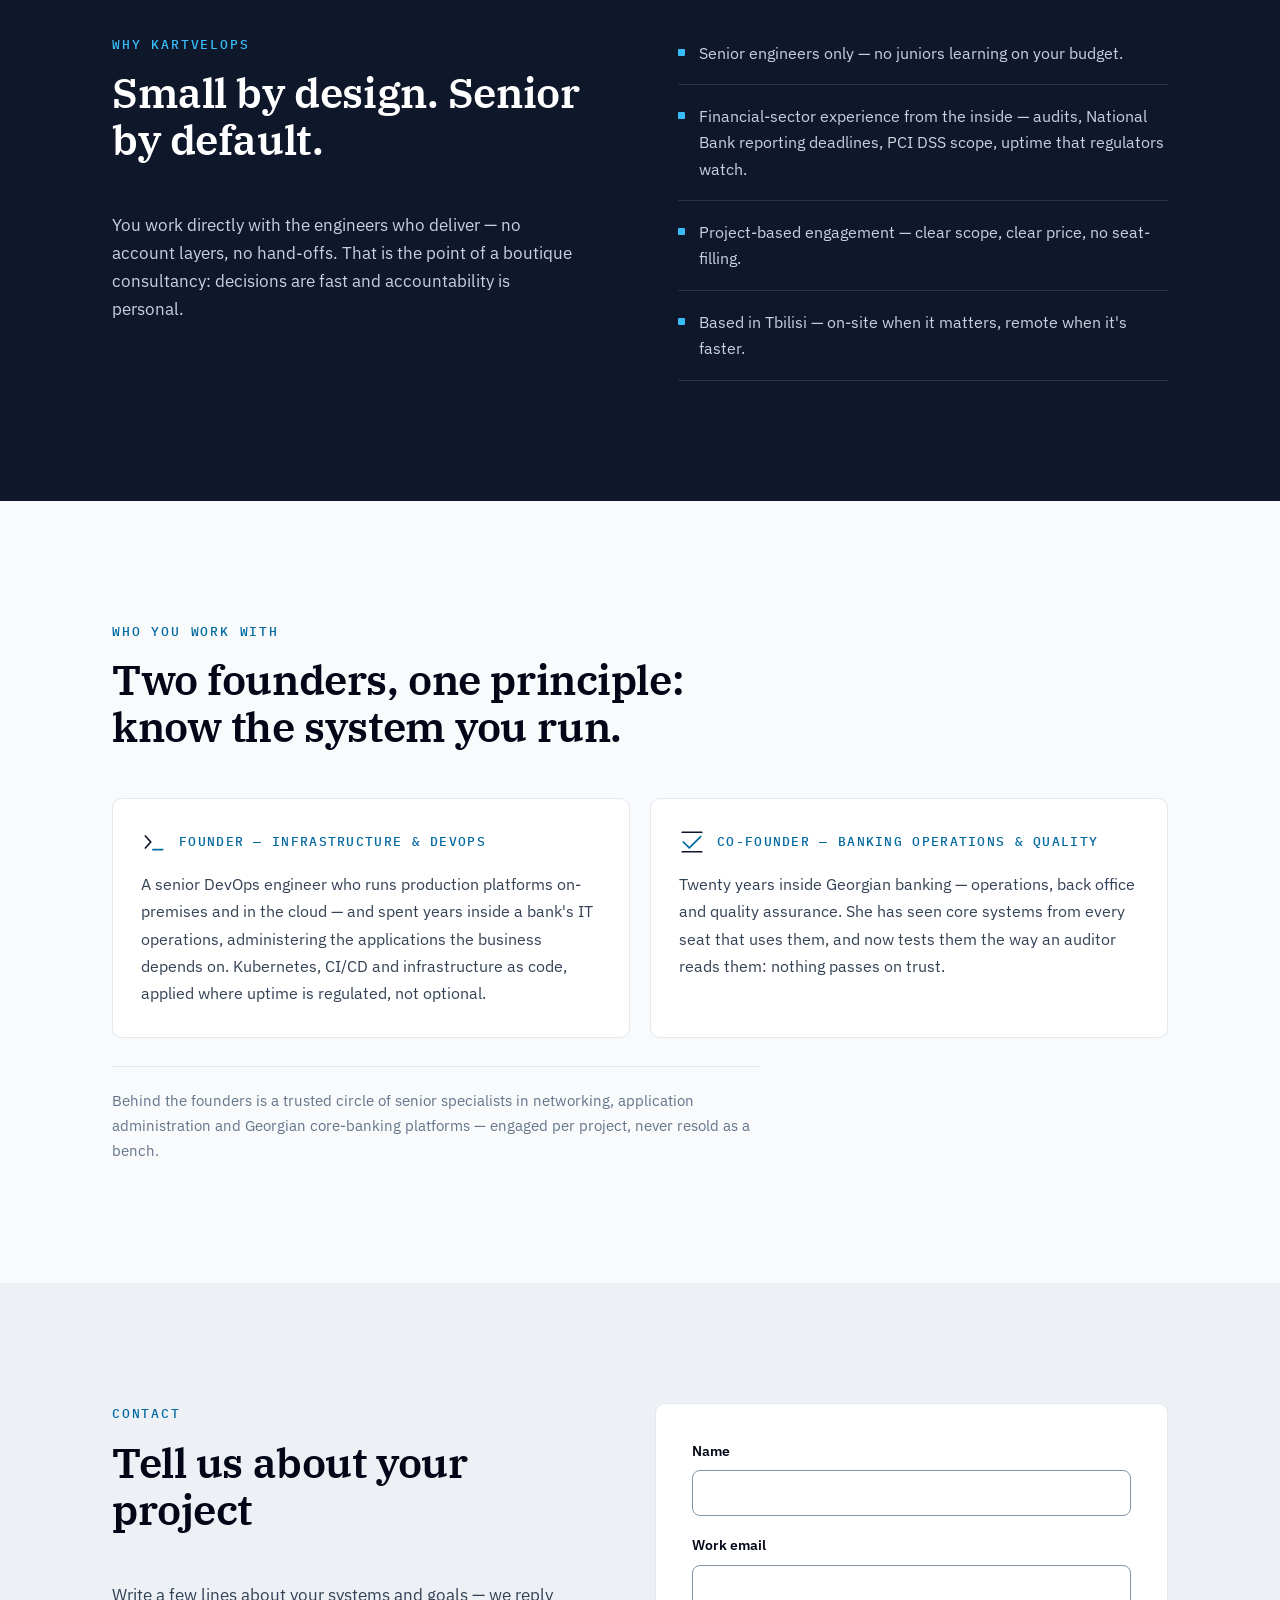
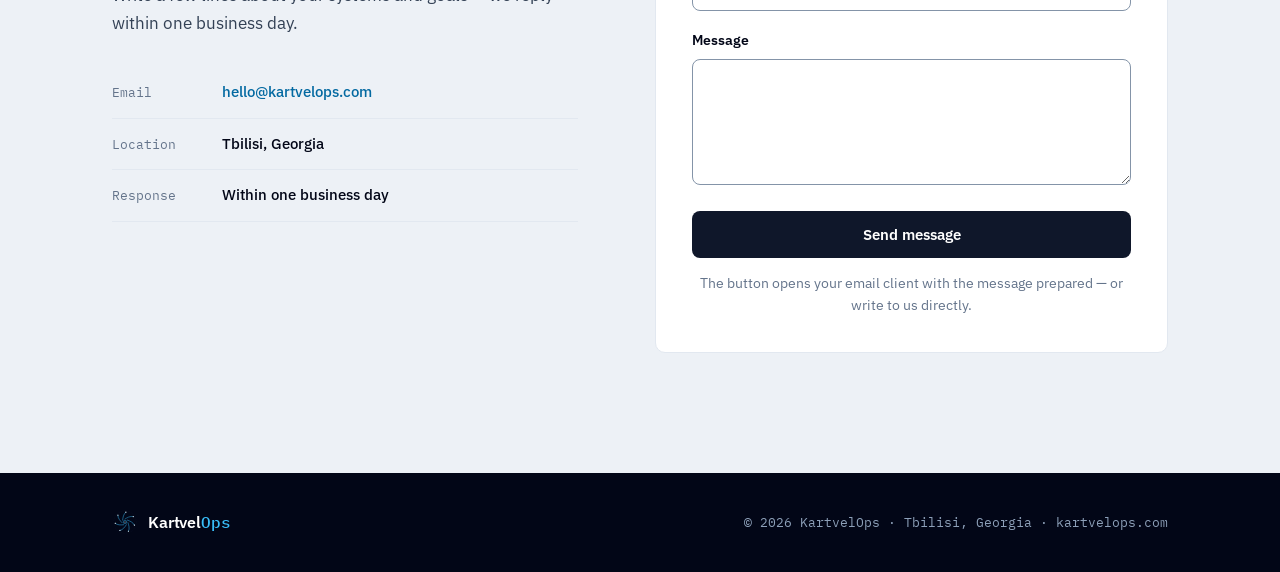
==== commit 471e8253: "$10K upgrade: display serif, mobile nav, POV + founders sections, og tags - IBM Plex Serif / Noto Se" ====
--- a/index.html
+++ b/index.html
@@ -5,10 +5,29 @@
   <meta name="viewport" content="width=device-width, initial-scale=1.0">
   <title>KartvelOps — Cloud, DevOps & Banking Systems · Tbilisi</title>
   <meta name="description" content="KartvelOps is a Tbilisi-based IT consultancy. We implement, integrate and operate enterprise platforms — cloud infrastructure, DevOps and banking systems — with engineering discipline.">
+  <link rel="canonical" href="https://kartvelops.com/">
+  <link rel="alternate" hreflang="en" href="https://kartvelops.com/">
+  <link rel="alternate" hreflang="ka" href="https://kartvelops.com/?lang=ka">
+  <link rel="alternate" hreflang="x-default" href="https://kartvelops.com/">
+  <meta name="theme-color" content="#0F172A">
+  <meta property="og:type" content="website">
+  <meta property="og:site_name" content="KartvelOps">
+  <meta property="og:title" content="KartvelOps — Cloud, DevOps & Banking Systems · Tbilisi">
+  <meta property="og:description" content="Cloud infrastructure and banking systems, run with engineering discipline. A boutique IT consultancy in Tbilisi, Georgia.">
+  <meta property="og:url" content="https://kartvelops.com/">
+  <meta property="og:image" content="https://kartvelops.com/assets/og-image.png">
+  <meta property="og:image:width" content="1200">
+  <meta property="og:image:height" content="630">
+  <meta name="twitter:card" content="summary_large_image">
+  <meta name="twitter:title" content="KartvelOps — Cloud, DevOps & Banking Systems · Tbilisi">
+  <meta name="twitter:description" content="Cloud infrastructure and banking systems, run with engineering discipline. A boutique IT consultancy in Tbilisi, Georgia.">
+  <meta name="twitter:image" content="https://kartvelops.com/assets/og-image.png">
   <link rel="icon" type="image/svg+xml" href="assets/favicon.svg">
+  <link rel="icon" href="/favicon.ico" sizes="32x32">
+  <link rel="apple-touch-icon" href="assets/apple-touch-icon.png">
   <link rel="preconnect" href="https://fonts.googleapis.com">
   <link rel="preconnect" href="https://fonts.gstatic.com" crossorigin>
-  <link href="https://fonts.googleapis.com/css2?family=IBM+Plex+Sans:wght@400;500;600;700&family=IBM+Plex+Mono:wght@400;500&family=Noto+Sans+Georgian:wght@400;500;600;700&display=swap" rel="stylesheet">
+  <link href="https://fonts.googleapis.com/css2?family=IBM+Plex+Sans:wght@400;500;600&family=IBM+Plex+Serif:wght@600;700&family=IBM+Plex+Mono:wght@400;500&family=Noto+Sans+Georgian:wght@400;500;600&family=Noto+Serif+Georgian:wght@600;700&display=swap" rel="stylesheet">
   <link rel="stylesheet" href="assets/styles.css">
   <script type="application/ld+json">
   {
@@ -38,16 +57,31 @@
       </a>
       <nav class="site-nav" aria-label="Main">
         <a href="#services" data-i18n="nav.services">Services</a>
+        <a href="#pov" data-i18n="nav.pov">Point of view</a>
         <a href="#process" data-i18n="nav.process">How we work</a>
-        <a href="#why" data-i18n="nav.why">Why us</a>
+        <a href="#team" data-i18n="nav.team">Founders</a>
         <a href="#contact" data-i18n="nav.contact">Contact</a>
       </nav>
       <div class="header-actions">
         <button class="lang-toggle" id="langToggle" type="button" aria-label="Switch language">
           <span class="lang-opt" data-lang-opt="en">EN</span><span class="lang-sep">/</span><span class="lang-opt" data-lang-opt="ka">ქარ</span>
         </button>
-        <a class="btn btn-primary btn-sm" href="#contact" data-i18n="nav.cta">Book a call</a>
-      </div>
+        <a class="btn btn-primary btn-sm header-cta" href="#contact" data-i18n="nav.cta">Book a call</a>
+        <button class="menu-toggle" id="menuToggle" type="button" aria-expanded="false" aria-controls="mobileMenu" aria-label="Menu">
+          <span class="menu-bar" aria-hidden="true"></span>
+          <span class="menu-bar" aria-hidden="true"></span>
+        </button>
+      </div>
+    </div>
+    <div class="mobile-menu" id="mobileMenu" hidden>
+      <nav class="mobile-nav" aria-label="Mobile">
+        <a href="#services" data-i18n="nav.services">Services</a>
+        <a href="#pov" data-i18n="nav.pov">Point of view</a>
+        <a href="#process" data-i18n="nav.process">How we work</a>
+        <a href="#team" data-i18n="nav.team">Founders</a>
+        <a href="#contact" data-i18n="nav.contact">Contact</a>
+      </nav>
+      <a class="btn btn-invert btn-block" href="#contact" data-i18n="nav.cta">Book a call</a>
     </div>
   </header>
 
@@ -100,7 +134,7 @@
     <section class="trust" aria-label="Key facts">
       <div class="container trust-row">
         <div class="trust-item reveal" style="--d:0ms"><span class="trust-key">01</span><span data-i18n="trust.1">Senior engineers only</span></div>
-        <div class="trust-item reveal" style="--d:60ms"><span class="trust-key">02</span><span data-i18n="trust.2">Financial-sector delivery</span></div>
+        <div class="trust-item reveal" style="--d:60ms"><span class="trust-key">02</span><span data-i18n="trust.2">20+ years inside banking</span></div>
         <div class="trust-item reveal" style="--d:120ms"><span class="trust-key">03</span><span data-i18n="trust.3">Project-based pricing</span></div>
         <div class="trust-item reveal" style="--d:180ms"><span class="trust-key">04</span><span data-i18n="trust.4">Tbilisi, on-site + remote</span></div>
       </div>
@@ -115,12 +149,12 @@
           <article class="card reveal" style="--d:0ms">
             <svg class="card-icon" viewBox="0 0 24 24" aria-hidden="true" focusable="false"><path d="M7 18h10a4 4 0 0 0 .8-7.92 5.5 5.5 0 0 0-10.83-1.1A4.5 4.5 0 0 0 7 18Z"/><path d="M9.5 21h.01M12.5 21h.01M15.5 21h.01" class="icon-accent"/></svg>
             <h3 data-i18n="svc1.title">Cloud &amp; DevOps engineering</h3>
-            <p data-i18n="svc1.body">CI/CD pipelines, Kubernetes, infrastructure as code, observability. We design the platform, automate delivery, and leave your team faster than we found it.</p>
+            <p data-i18n="svc1.body">CI/CD pipelines, Kubernetes, infrastructure as code, observability — on-premises and in the cloud. We design the platform, automate delivery, and leave your team faster than we found it.</p>
           </article>
           <article class="card reveal" style="--d:80ms">
             <svg class="card-icon" viewBox="0 0 24 24" aria-hidden="true" focusable="false"><path d="M3 9.5 12 4l9 5.5"/><path d="M5 10v7M9.5 10v7M14.5 10v7M19 10v7"/><path d="M3 20h18" class="icon-accent"/></svg>
             <h3 data-i18n="svc2.title">Banking systems implementation</h3>
-            <p data-i18n="svc2.body">Rollout and configuration of banking software platforms — environment setup, data migration, testing and go-live, delivered to financial-sector standards.</p>
+            <p data-i18n="svc2.body">Rollout, parameterization and day-two operation of core and peripheral banking applications — environments, data migration, batch operations, UAT and go-live, run to financial-sector standards.</p>
           </article>
           <article class="card reveal" style="--d:160ms">
             <svg class="card-icon" viewBox="0 0 24 24" aria-hidden="true" focusable="false"><circle cx="5.5" cy="6" r="2.5"/><circle cx="18.5" cy="6" r="2.5"/><circle cx="12" cy="18" r="2.5"/><path d="M7.5 7.5 10.5 16M16.5 7.5 13.5 16M8 6h8" class="icon-accent"/></svg>
@@ -136,8 +170,45 @@
       </div>
     </section>
 
+    <!-- ============ POINT OF VIEW ============ -->
+    <section class="section section-mist" id="pov" aria-labelledby="pov-title">
+      <div class="container">
+        <p class="eyebrow reveal" data-i18n="pov.eyebrow">Why we exist</p>
+        <h2 class="section-title reveal" id="pov-title" data-i18n="pov.title">Banks still run critical applications the old way.</h2>
+        <div class="pov-grid">
+          <div class="pov-copy">
+            <p class="reveal" data-i18n="pov.body1">Inside most banks, core applications are kept alive by hand: manual deployments, environment drift, knowledge that lives in two people's heads, and release nights that run until morning. It works — until the person who knows the system leaves.</p>
+            <p class="reveal" data-i18n="pov.body2">We bring the discipline banks already demand everywhere else — audit trails, repeatability, monitoring — to application operations itself: versioned configuration, automated environments, documented runbooks, and releases that are boring by design.</p>
+          </div>
+          <div class="pov-compare reveal" role="img" aria-label="Comparison of the old way of running banking applications versus the KartvelOps way">
+            <div class="pov-panel pov-panel-old">
+              <p class="pov-panel-title" data-i18n="pov.old.title">the old way</p>
+              <ul>
+                <li data-i18n="pov.old.1">manual deployments</li>
+                <li data-i18n="pov.old.2">knowledge in people's heads</li>
+                <li data-i18n="pov.old.3">release nights until morning</li>
+                <li data-i18n="pov.old.4">environments that drift apart</li>
+              </ul>
+            </div>
+            <div class="pov-arrow" aria-hidden="true">
+              <svg viewBox="0 0 24 24" focusable="false"><path d="M4 12h16m0 0-6-6m6 6-6 6"/></svg>
+            </div>
+            <div class="pov-panel pov-panel-new">
+              <p class="pov-panel-title" data-i18n="pov.new.title">with kartvelops</p>
+              <ul>
+                <li data-i18n="pov.new.1">automated pipelines</li>
+                <li data-i18n="pov.new.2">documented runbooks</li>
+                <li data-i18n="pov.new.3">observable systems</li>
+                <li data-i18n="pov.new.4">releases that are boring</li>
+              </ul>
+            </div>
+          </div>
+        </div>
+      </div>
+    </section>
+
     <!-- ============ PROCESS ============ -->
-    <section class="section section-mist" id="process" aria-labelledby="process-title">
+    <section class="section" id="process" aria-labelledby="process-title">
       <div class="container">
         <p class="eyebrow reveal" data-i18n="process.eyebrow">How we work</p>
         <h2 class="section-title reveal" id="process-title" data-i18n="process.title">Three phases, fixed responsibilities</h2>
@@ -177,15 +248,40 @@
         </div>
         <ul class="why-list">
           <li class="reveal" style="--d:0ms"><span data-i18n="why.1">Senior engineers only — no juniors learning on your budget.</span></li>
-          <li class="reveal" style="--d:80ms"><span data-i18n="why.2">Financial-sector experience — we understand audit, compliance and uptime pressure.</span></li>
+          <li class="reveal" style="--d:80ms"><span data-i18n="why.2">Financial-sector experience from the inside — audits, National Bank reporting deadlines, PCI DSS scope, uptime that regulators watch.</span></li>
           <li class="reveal" style="--d:160ms"><span data-i18n="why.3">Project-based engagement — clear scope, clear price, no seat-filling.</span></li>
           <li class="reveal" style="--d:240ms"><span data-i18n="why.4">Based in Tbilisi — on-site when it matters, remote when it's faster.</span></li>
         </ul>
       </div>
     </section>
 
+    <!-- ============ FOUNDERS ============ -->
+    <section class="section" id="team" aria-labelledby="team-title">
+      <div class="container">
+        <p class="eyebrow reveal" data-i18n="team.eyebrow">Who you work with</p>
+        <h2 class="section-title reveal" id="team-title" data-i18n="team.title">Two founders, one principle: know the system you run.</h2>
+        <div class="team-grid">
+          <article class="founder reveal" style="--d:0ms">
+            <div class="founder-head">
+              <svg class="founder-glyph" viewBox="0 0 24 24" aria-hidden="true" focusable="false"><path d="M4 17.5 9 12 4 6.5"/><path d="M11 19h9" class="icon-accent"/></svg>
+              <p class="founder-role" data-i18n="team.a.role">Founder — Infrastructure &amp; DevOps</p>
+            </div>
+            <p class="founder-bio" data-i18n="team.a.bio">A senior DevOps engineer who runs production platforms on-premises and in the cloud — and spent years inside a bank's IT operations, administering the applications the business depends on. Kubernetes, CI/CD and infrastructure as code, applied where uptime is regulated, not optional.</p>
+          </article>
+          <article class="founder reveal" style="--d:100ms">
+            <div class="founder-head">
+              <svg class="founder-glyph" viewBox="0 0 24 24" aria-hidden="true" focusable="false"><path d="M20 7 9.5 17.5 4 12" class="icon-accent"/><path d="M3 21h18M3 3h18"/></svg>
+              <p class="founder-role" data-i18n="team.b.role">Co-founder — Banking Operations &amp; Quality</p>
+            </div>
+            <p class="founder-bio" data-i18n="team.b.bio">Twenty years inside Georgian banking — operations, back office and quality assurance. She has seen core systems from every seat that uses them, and now tests them the way an auditor reads them: nothing passes on trust.</p>
+          </article>
+        </div>
+        <p class="team-note reveal" data-i18n="team.note">Behind the founders is a trusted circle of senior specialists in networking, application administration and Georgian core-banking platforms — engaged per project, never resold as a bench.</p>
+      </div>
+    </section>
+
     <!-- ============ CONTACT ============ -->
-    <section class="section" id="contact" aria-labelledby="contact-title">
+    <section class="section section-mist" id="contact" aria-labelledby="contact-title">
       <div class="container contact-grid">
         <div class="contact-copy">
           <p class="eyebrow reveal" data-i18n="contact.eyebrow">Contact</p>
--- a/assets/styles.css
+++ b/assets/styles.css
@@ -1,7 +1,9 @@
 /* ============================================================
    KartvelOps — design tokens & base
    Style: Trust & Authority (navy / azure / paper)
-   Type: IBM Plex Sans + IBM Plex Mono + Noto Sans Georgian
+   Type: IBM Plex Serif (display) + IBM Plex Sans (body)
+         + IBM Plex Mono (ops voice)
+         + Noto Sans/Serif Georgian (ka)
    ============================================================ */
 
 :root {
@@ -15,15 +17,29 @@
   --mist: #EDF1F6;
   --white: #FFFFFF;
   --border: #E2E8F0;
+  --border-strong: #8494A8;   /* input boundaries: >=3:1 on white */
   --border-dark: #26334D;
   --azure: #0369A1;
   --azure-deep: #075985;
   --azure-bright: #38BDF8;
+  --azure-tint: #EAF4FA;
+  --text-dark: #C7D2E1;       /* body text on navy surfaces */
+  --muted-dark: #8DA0B9;      /* small/dim text on navy: >=4.5:1 */
   --ok: #34D399;
 
   /* type */
+  --font-display: "IBM Plex Serif", "Noto Serif Georgian", Georgia, serif;
   --font-sans: "IBM Plex Sans", "Noto Sans Georgian", system-ui, -apple-system, sans-serif;
   --font-mono: "IBM Plex Mono", "Noto Sans Georgian", ui-monospace, monospace;
+
+  /* type scale */
+  --text-xs: 13px;
+  --text-sm: 15px;
+  --text-base: 17px;
+  --text-md: 19px;
+  --text-lg: 21px;
+  --text-xl: clamp(30px, 3.6vw, 42px);
+  --text-hero: clamp(34px, 4.4vw, 52px);
 
   /* rhythm */
   --container: 1120px;
@@ -41,7 +57,7 @@
 
 body {
   font-family: var(--font-sans);
-  font-size: 17px;
+  font-size: var(--text-base);
   line-height: 1.65;
   color: var(--slate);
   background: var(--paper);
@@ -51,8 +67,15 @@
 
 img, svg { max-width: 100%; display: block; }
 
-h1, h2, h3 { color: var(--ink); line-height: 1.15; letter-spacing: -0.02em; }
-/* Georgian is unicameral — tight negative tracking hurts it */
+h1, h2 {
+  font-family: var(--font-display);
+  font-weight: 600;
+  color: var(--ink);
+  line-height: 1.12;
+  letter-spacing: -0.01em;
+}
+h3 { color: var(--ink); line-height: 1.25; letter-spacing: -0.01em; }
+/* Georgian is unicameral — negative tracking hurts it */
 html[lang="ka"] h1, html[lang="ka"] h2, html[lang="ka"] h3 { letter-spacing: 0; }
 
 a { color: var(--azure); text-decoration: none; }
@@ -82,7 +105,7 @@
 
 .eyebrow {
   font-family: var(--font-mono);
-  font-size: 13px;
+  font-size: var(--text-xs);
   font-weight: 500;
   text-transform: uppercase;
   letter-spacing: 0.14em;
@@ -94,14 +117,14 @@
 
 .section { padding-block: var(--section-y); }
 .section-mist { background: var(--mist); }
-.section-navy { background: var(--navy); }
+.section-navy { background: var(--navy); color: var(--text-dark); }
 
 .section-title {
-  font-size: clamp(28px, 4vw, 40px);
-  font-weight: 600;
-  max-width: 22ch;
+  font-size: var(--text-xl);
+  max-width: 24ch;
   margin-bottom: clamp(28px, 4vw, 48px);
 }
+html[lang="ka"] .section-title { max-width: 28ch; }
 .section-navy .section-title { color: var(--white); }
 
 /* buttons */
@@ -111,9 +134,10 @@
   justify-content: center;
   gap: 8px;
   font-family: var(--font-sans);
-  font-size: 15px;
+  font-size: var(--text-sm);
   font-weight: 600;
   padding: 13px 26px;
+  min-height: 46px;
   border-radius: 8px;
   border: 1px solid transparent;
   cursor: pointer;
@@ -122,7 +146,7 @@
   touch-action: manipulation;
 }
 .btn:active { transform: scale(0.98); }
-.btn-sm { padding: 9px 18px; font-size: 14px; }
+.btn-sm { padding: 9px 18px; font-size: 14px; min-height: 44px; }
 .btn-block { width: 100%; }
 
 .btn-primary { background: var(--navy); color: var(--white); }
@@ -152,7 +176,7 @@
   display: flex;
   align-items: center;
   justify-content: space-between;
-  gap: 20px;
+  gap: 16px;
   height: 68px;
 }
 
@@ -172,39 +196,97 @@
 }
 .brand-ops { font-family: var(--font-mono); font-weight: 500; color: var(--azure-bright); }
 
-.site-nav { display: flex; gap: 28px; }
+.site-nav { display: flex; gap: 26px; }
 .site-nav a {
-  font-size: 15px;
+  font-size: var(--text-sm);
   font-weight: 500;
-  color: #C7D2E1;
+  color: var(--text-dark);
+  padding-block: 6px;
   transition: color 180ms var(--ease-out);
 }
 .site-nav a:hover { color: var(--white); }
 
-.header-actions { display: flex; align-items: center; gap: 14px; }
+.header-actions { display: flex; align-items: center; gap: 12px; }
 
 .lang-toggle {
   font-family: var(--font-mono);
-  font-size: 13px;
+  font-size: var(--text-xs);
   font-weight: 500;
   background: transparent;
-  color: #C7D2E1;
+  color: var(--text-dark);
   border: 1px solid var(--border-dark);
   border-radius: 7px;
-  padding: 7px 12px;
+  padding: 12px 14px;
+  min-height: 44px;
   cursor: pointer;
   transition: border-color 180ms var(--ease-out), color 180ms var(--ease-out);
 }
 .lang-toggle:hover { border-color: var(--azure-bright); }
-.lang-sep { opacity: 0.4; margin-inline: 5px; }
-.lang-opt { opacity: 0.5; }
-.lang-opt.active { opacity: 1; color: var(--azure-bright); }
+.lang-sep { color: var(--muted-dark); margin-inline: 5px; }
+.lang-opt { color: var(--muted-dark); }
+.lang-opt.active { color: var(--azure-bright); }
+
+/* hamburger — appears when .site-nav hides */
+.menu-toggle {
+  display: none;
+  flex-direction: column;
+  justify-content: center;
+  gap: 7px;
+  width: 44px;
+  height: 44px;
+  padding: 0 10px;
+  background: transparent;
+  border: 1px solid var(--border-dark);
+  border-radius: 7px;
+  cursor: pointer;
+  transition: border-color 180ms var(--ease-out);
+}
+.menu-toggle:hover { border-color: var(--azure-bright); }
+.menu-bar {
+  display: block;
+  height: 2px;
+  border-radius: 1px;
+  background: var(--text-dark);
+  transition: transform 220ms var(--ease-out), background-color 180ms var(--ease-out);
+}
+.menu-toggle[aria-expanded="true"] .menu-bar:first-child { transform: translateY(4.5px) rotate(45deg); }
+.menu-toggle[aria-expanded="true"] .menu-bar:last-child { transform: translateY(-4.5px) rotate(-45deg); }
+.menu-toggle[aria-expanded="true"] .menu-bar { background: var(--azure-bright); }
+
+.mobile-menu {
+  position: absolute;
+  top: 100%;
+  left: 0;
+  right: 0;
+  background: var(--navy);
+  border-bottom: 1px solid var(--border-dark);
+  padding: 8px clamp(20px, 4vw, 32px) 24px;
+  box-shadow: 0 24px 48px -24px rgba(2, 6, 23, 0.6);
+}
+.mobile-nav { display: flex; flex-direction: column; }
+.mobile-nav a {
+  font-size: var(--text-base);
+  font-weight: 500;
+  color: var(--text-dark);
+  padding: 14px 2px;
+  border-bottom: 1px solid var(--border-dark);
+}
+.mobile-nav a:hover { color: var(--white); }
+.mobile-menu .btn { margin-top: 18px; }
+
+html.js .mobile-menu:not([hidden]) {
+  animation: menu-drop 240ms var(--ease-out);
+}
+@keyframes menu-drop {
+  from { opacity: 0; transform: translateY(-8px); }
+  to { opacity: 1; transform: translateY(0); }
+}
 
 /* ============ hero ============ */
 
 .hero {
   background: var(--navy);
-  color: #C7D2E1;
+  color: var(--text-dark);
   padding-block: clamp(64px, 9vw, 110px) clamp(28px, 4vw, 44px);
   overflow: hidden;
 }
@@ -218,17 +300,14 @@
 
 .hero-title {
   color: var(--white);
-  font-size: clamp(34px, 5.2vw, 56px);
-  font-weight: 600;
+  font-size: var(--text-hero);
   margin-bottom: 22px;
-  max-width: 18ch;
-}
-/* Georgian runs long — give headlines more room at a slightly smaller size */
-html[lang="ka"] .hero-title { font-size: clamp(30px, 4.6vw, 48px); max-width: 24ch; }
-html[lang="ka"] .section-title { max-width: 28ch; }
+  max-width: 24ch;
+}
+html[lang="ka"] .hero-title { font-size: clamp(30px, 4.6vw, 50px); max-width: 24ch; }
 
 .hero-lead {
-  font-size: clamp(16px, 1.6vw, 19px);
+  font-size: var(--text-md);
   max-width: 52ch;
   margin-bottom: 34px;
 }
@@ -273,10 +352,10 @@
   margin-top: clamp(36px, 6vw, 64px);
   padding-top: 20px;
   font-family: var(--font-mono);
-  font-size: 13px;
-}
-.status-item { display: inline-flex; align-items: center; gap: 9px; color: #C7D2E1; }
-.status-dim { color: var(--slate-3); }
+  font-size: var(--text-xs);
+}
+.status-item { display: inline-flex; align-items: center; gap: 9px; color: var(--text-dark); }
+.status-dim { color: var(--muted-dark); }
 .status-dot {
   width: 8px; height: 8px; border-radius: 50%;
   background: var(--ok);
@@ -295,14 +374,13 @@
 .trust-row {
   display: grid;
   grid-template-columns: repeat(4, 1fr);
-  gap: 0;
 }
 .trust-item {
   display: flex;
   align-items: baseline;
   gap: 12px;
   padding: 26px 20px;
-  font-size: 15px;
+  font-size: var(--text-sm);
   font-weight: 500;
   color: var(--ink);
   border-left: 1px solid var(--border);
@@ -329,11 +407,6 @@
   padding: 30px 28px;
   transition: border-color 220ms var(--ease-out), transform 220ms var(--ease-out),
               box-shadow 220ms var(--ease-out);
-}
-.card:hover {
-  border-color: #B6D5E8;
-  transform: translateY(-3px);
-  box-shadow: 0 12px 32px -16px rgba(2, 6, 23, 0.18);
 }
 
 .card-icon {
@@ -347,8 +420,64 @@
 }
 .card-icon .icon-accent { stroke: var(--azure); }
 
-.card h3 { font-size: 20px; font-weight: 600; margin-bottom: 10px; }
-.card p { font-size: 15.5px; }
+.card h3 { font-size: var(--text-lg); font-weight: 600; margin-bottom: 10px; }
+.card p { font-size: var(--text-sm); line-height: 1.7; }
+
+/* ============ point of view ============ */
+
+.pov-grid {
+  display: grid;
+  grid-template-columns: minmax(0, 1fr) minmax(0, 1.1fr);
+  gap: clamp(32px, 5vw, 64px);
+  align-items: start;
+}
+.pov-copy p { max-width: 52ch; }
+.pov-copy p + p { margin-top: 18px; }
+
+.pov-compare {
+  display: grid;
+  grid-template-columns: 1fr auto 1fr;
+  align-items: stretch;
+  gap: 14px;
+}
+.pov-panel {
+  border-radius: var(--radius);
+  padding: 22px 20px;
+  font-family: var(--font-mono);
+}
+.pov-panel-title {
+  font-size: 12px;
+  font-weight: 500;
+  text-transform: uppercase;
+  letter-spacing: 0.12em;
+  margin-bottom: 14px;
+}
+html[lang="ka"] .pov-panel-title { letter-spacing: 0.05em; }
+.pov-panel ul { list-style: none; }
+.pov-panel li {
+  font-size: var(--text-xs);
+  padding-block: 8px;
+  line-height: 1.5;
+}
+.pov-panel-old { background: var(--navy-2); }
+.pov-panel-old .pov-panel-title { color: var(--muted-dark); }
+.pov-panel-old li { color: var(--text-dark); border-bottom: 1px solid var(--border-dark); }
+.pov-panel-old li:last-child { border-bottom: none; }
+
+.pov-panel-new { background: var(--white); border: 1px solid #B9D7EA; }
+.pov-panel-new .pov-panel-title { color: var(--azure); }
+.pov-panel-new li { color: var(--ink); border-bottom: 1px solid var(--azure-tint); }
+.pov-panel-new li:last-child { border-bottom: none; }
+
+.pov-arrow { display: flex; align-items: center; }
+.pov-arrow svg {
+  width: 22px; height: 22px;
+  fill: none;
+  stroke: var(--azure);
+  stroke-width: 1.8;
+  stroke-linecap: round;
+  stroke-linejoin: round;
+}
 
 /* ============ process ============ */
 
@@ -368,12 +497,10 @@
   padding-top: 12px;
   width: 100%;
 }
-.step h3 { font-size: 20px; font-weight: 600; margin-bottom: 8px; }
-.step p { font-size: 15.5px; }
+.step h3 { font-size: var(--text-lg); font-weight: 600; margin-bottom: 8px; }
+.step p { font-size: var(--text-sm); line-height: 1.7; }
 
 /* ============ why us ============ */
-
-.section-navy { color: #C7D2E1; }
 
 .why-grid {
   display: grid;
@@ -390,7 +517,7 @@
   padding-block: 18px;
   border-bottom: 1px solid var(--border-dark);
   font-size: 16px;
-  color: #DDE6F0;
+  color: var(--text-dark);
 }
 .why-list li:first-child { padding-top: 6px; }
 .why-list li::before {
@@ -402,6 +529,55 @@
   border-radius: 1px;
 }
 
+/* ============ founders ============ */
+
+.team-grid {
+  display: grid;
+  grid-template-columns: repeat(2, 1fr);
+  gap: 20px;
+}
+.founder {
+  background: var(--white);
+  border: 1px solid var(--border);
+  border-radius: var(--radius);
+  padding: 30px 28px;
+}
+.founder-head {
+  display: flex;
+  align-items: center;
+  gap: 12px;
+  margin-bottom: 16px;
+}
+.founder-glyph {
+  width: 26px; height: 26px;
+  flex: none;
+  fill: none;
+  stroke: var(--navy);
+  stroke-width: 1.6;
+  stroke-linecap: round;
+  stroke-linejoin: round;
+}
+.founder-glyph .icon-accent { stroke: var(--azure); }
+.founder-role {
+  font-family: var(--font-mono);
+  font-size: var(--text-xs);
+  font-weight: 500;
+  text-transform: uppercase;
+  letter-spacing: 0.1em;
+  color: var(--azure);
+}
+html[lang="ka"] .founder-role { letter-spacing: 0.04em; }
+.founder-bio { font-size: 16px; line-height: 1.7; }
+
+.team-note {
+  margin-top: 28px;
+  padding-top: 22px;
+  border-top: 1px solid var(--border);
+  font-size: var(--text-sm);
+  color: var(--slate-3);
+  max-width: 72ch;
+}
+
 /* ============ contact ============ */
 
 .contact-grid {
@@ -417,11 +593,11 @@
   gap: 18px;
   padding-block: 13px;
   border-bottom: 1px solid var(--border);
-  font-size: 15.5px;
+  font-size: var(--text-sm);
 }
 .contact-details dt {
   font-family: var(--font-mono);
-  font-size: 13px;
+  font-size: var(--text-xs);
   color: var(--slate-3);
   min-width: 92px;
   padding-top: 2px;
@@ -447,8 +623,8 @@
   font-family: var(--font-sans);
   font-size: 16px;
   color: var(--ink);
-  background: var(--paper);
-  border: 1px solid var(--border);
+  background: var(--white);
+  border: 1px solid var(--border-strong);
   border-radius: 8px;
   padding: 12px 14px;
   min-height: 46px;
@@ -484,8 +660,8 @@
 .brand-footer .brand-mark { width: 26px; height: 26px; }
 .footer-meta {
   font-family: var(--font-mono);
-  font-size: 13px;
-  color: var(--slate-3);
+  font-size: var(--text-xs);
+  color: var(--muted-dark);
 }
 
 /* ============ motion ============ */
@@ -510,36 +686,61 @@
 }
 html.js .reveal.in { opacity: 1; transform: translateY(0); }
 
+/* pointer-only hover lift (touch devices skip it) */
+@media (hover: hover) {
+  .card:hover {
+    border-color: #B9D7EA;
+    transform: translateY(-3px);
+    box-shadow: 0 12px 32px -16px rgba(2, 6, 23, 0.18);
+  }
+}
+
 @media (prefers-reduced-motion: reduce) {
   html { scroll-behavior: auto; }
   .hero-load { animation: none; opacity: 1; transform: none; }
-  .reveal { transition: none; opacity: 1; transform: none; }
+  html.js .reveal { transition: none; opacity: 1; transform: none; }
   .bj-arms { animation: none; }
   .status-dot { animation: none; }
+  html.js .mobile-menu:not([hidden]) { animation: none; }
   .card:hover { transform: none; }
   .btn:active { transform: none; }
 }
 
 /* ============ responsive ============ */
 
+/* tablet: nav collapses to menu, grids hold a 2-up middle tier */
 @media (max-width: 1024px) {
   .site-nav { display: none; }
+  .menu-toggle { display: flex; }
 }
 
 @media (max-width: 900px) {
   .hero-grid { grid-template-columns: 1fr; }
   .hero-visual { order: -1; justify-content: flex-start; }
   .borjgali-hero { width: 120px; }
-  .why-grid, .contact-grid { grid-template-columns: 1fr; }
-  .cards-grid { grid-template-columns: 1fr; }
-  .steps { grid-template-columns: 1fr; }
   .trust-row { grid-template-columns: 1fr 1fr; }
   .trust-item { border-left: none; padding-left: 0; }
+  .pov-grid { grid-template-columns: 1fr; }
+}
+
+@media (max-width: 800px) {
+  .why-grid, .contact-grid { grid-template-columns: 1fr; }
+  .steps { grid-template-columns: 1fr; }
+}
+
+@media (max-width: 700px) {
+  .cards-grid, .team-grid { grid-template-columns: 1fr; }
+}
+
+@media (max-width: 560px) {
+  .header-cta { display: none; }   /* the CTA lives in the menu panel */
+  .hero-ctas .btn { width: 100%; }
+  .pov-compare { grid-template-columns: 1fr; }
+  .pov-arrow { justify-content: center; }
+  .pov-arrow svg { transform: rotate(90deg); }
 }
 
 @media (max-width: 480px) {
   .trust-row { grid-template-columns: 1fr; }
   .trust-item { padding-block: 14px; }
-  .hero-ctas .btn { width: 100%; }
-  .header-actions .btn { display: none; }
-}
+}
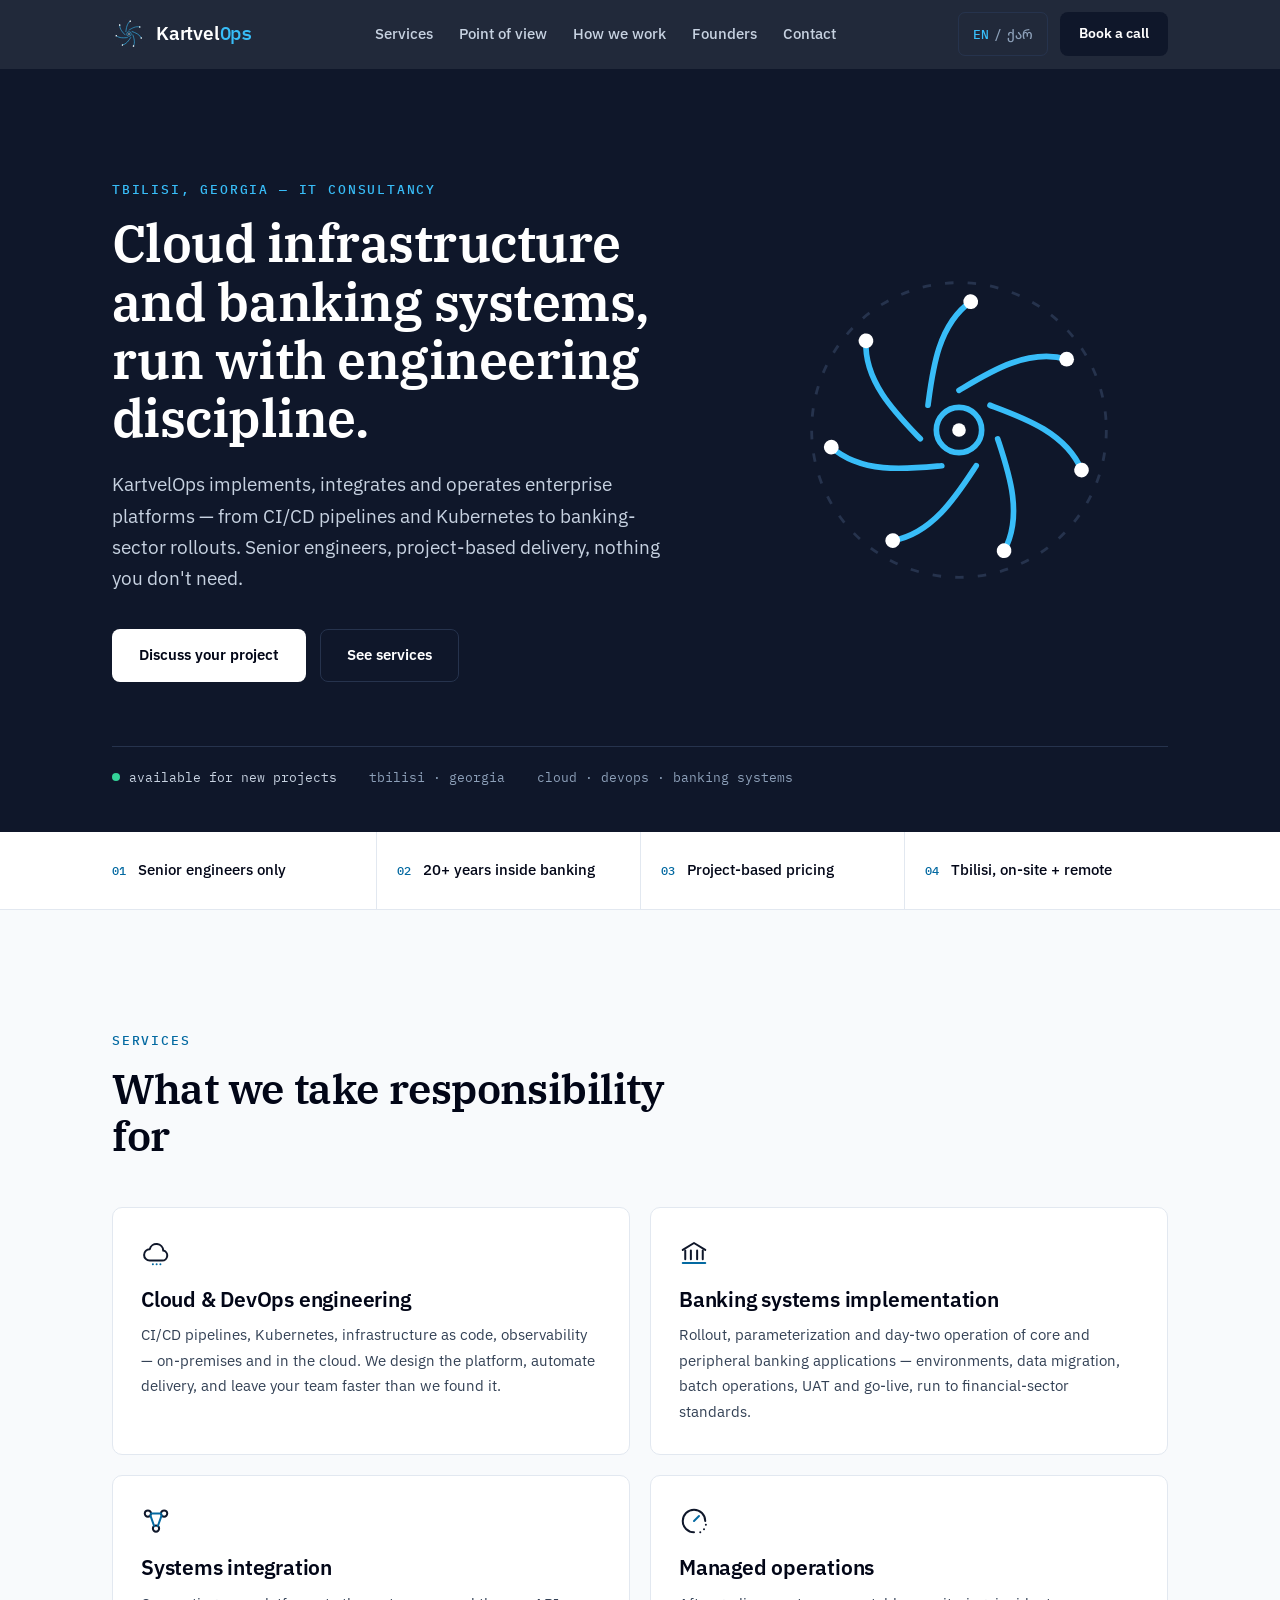
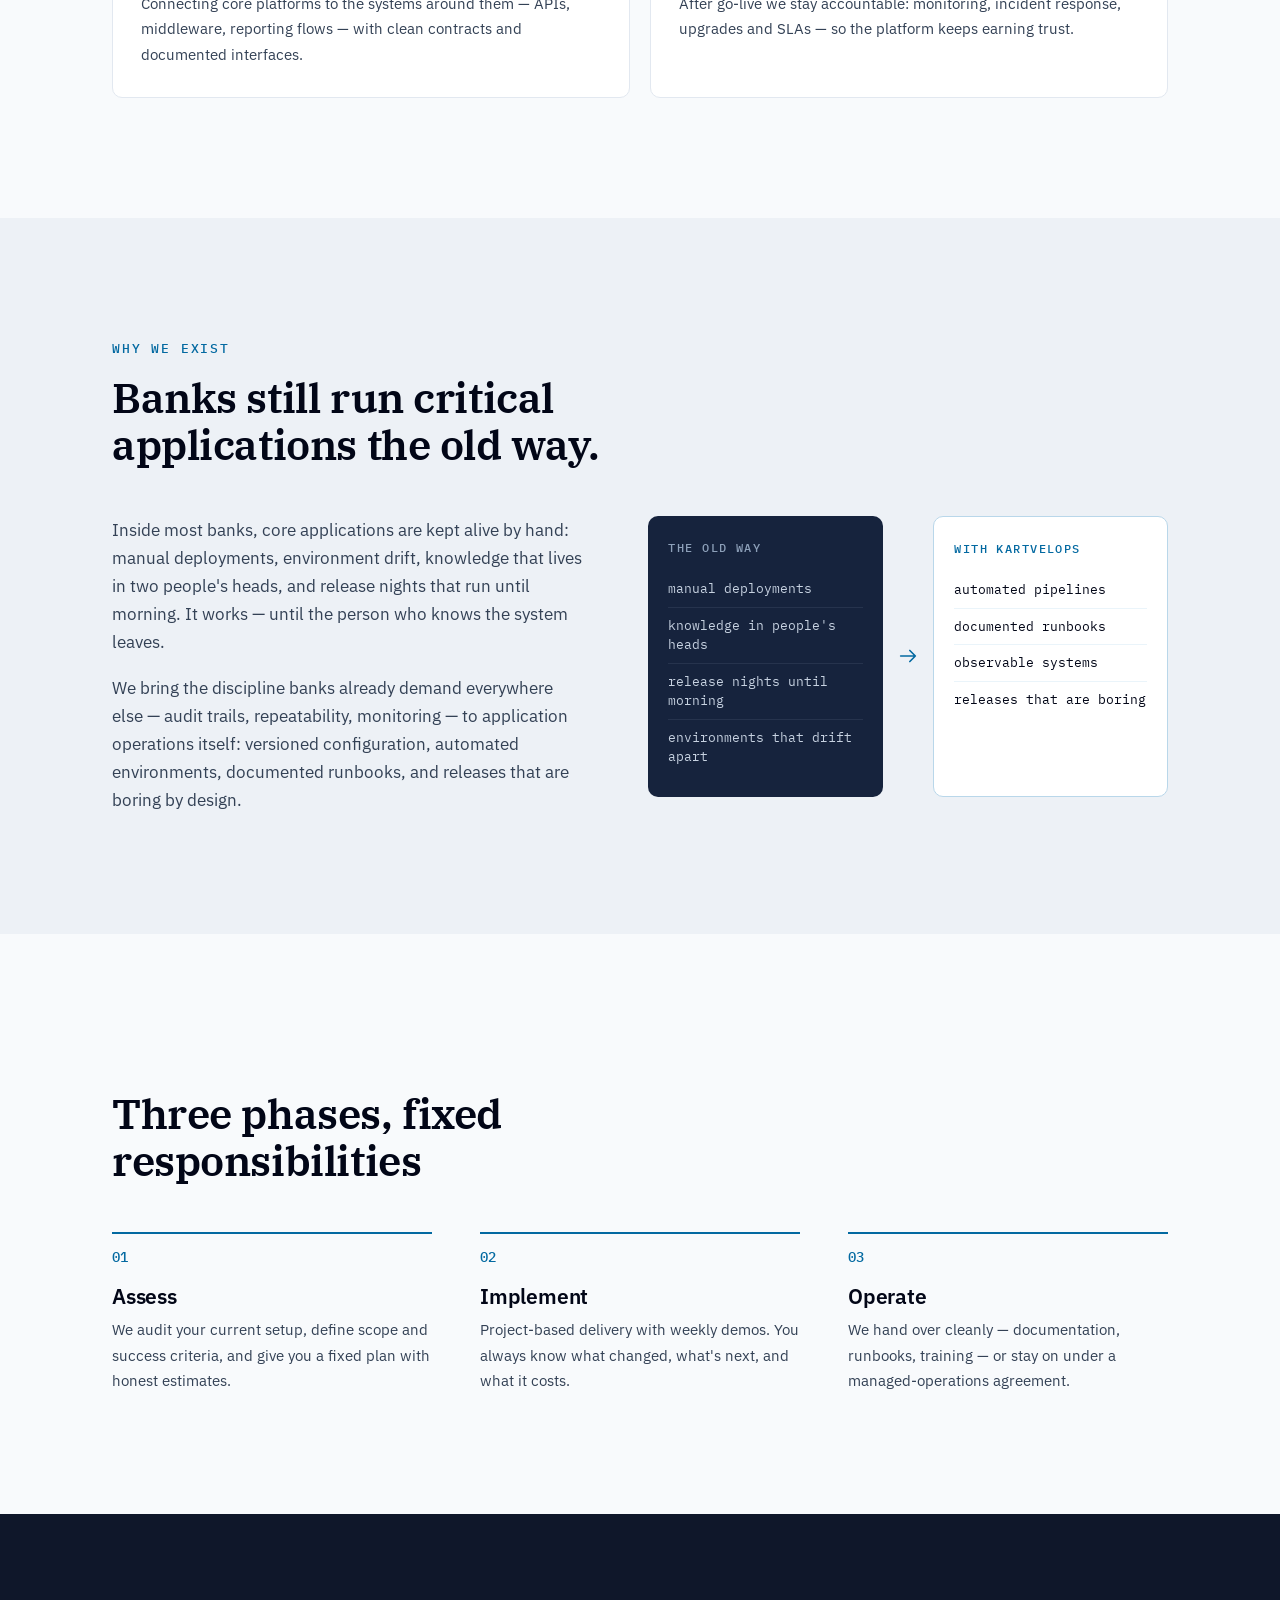
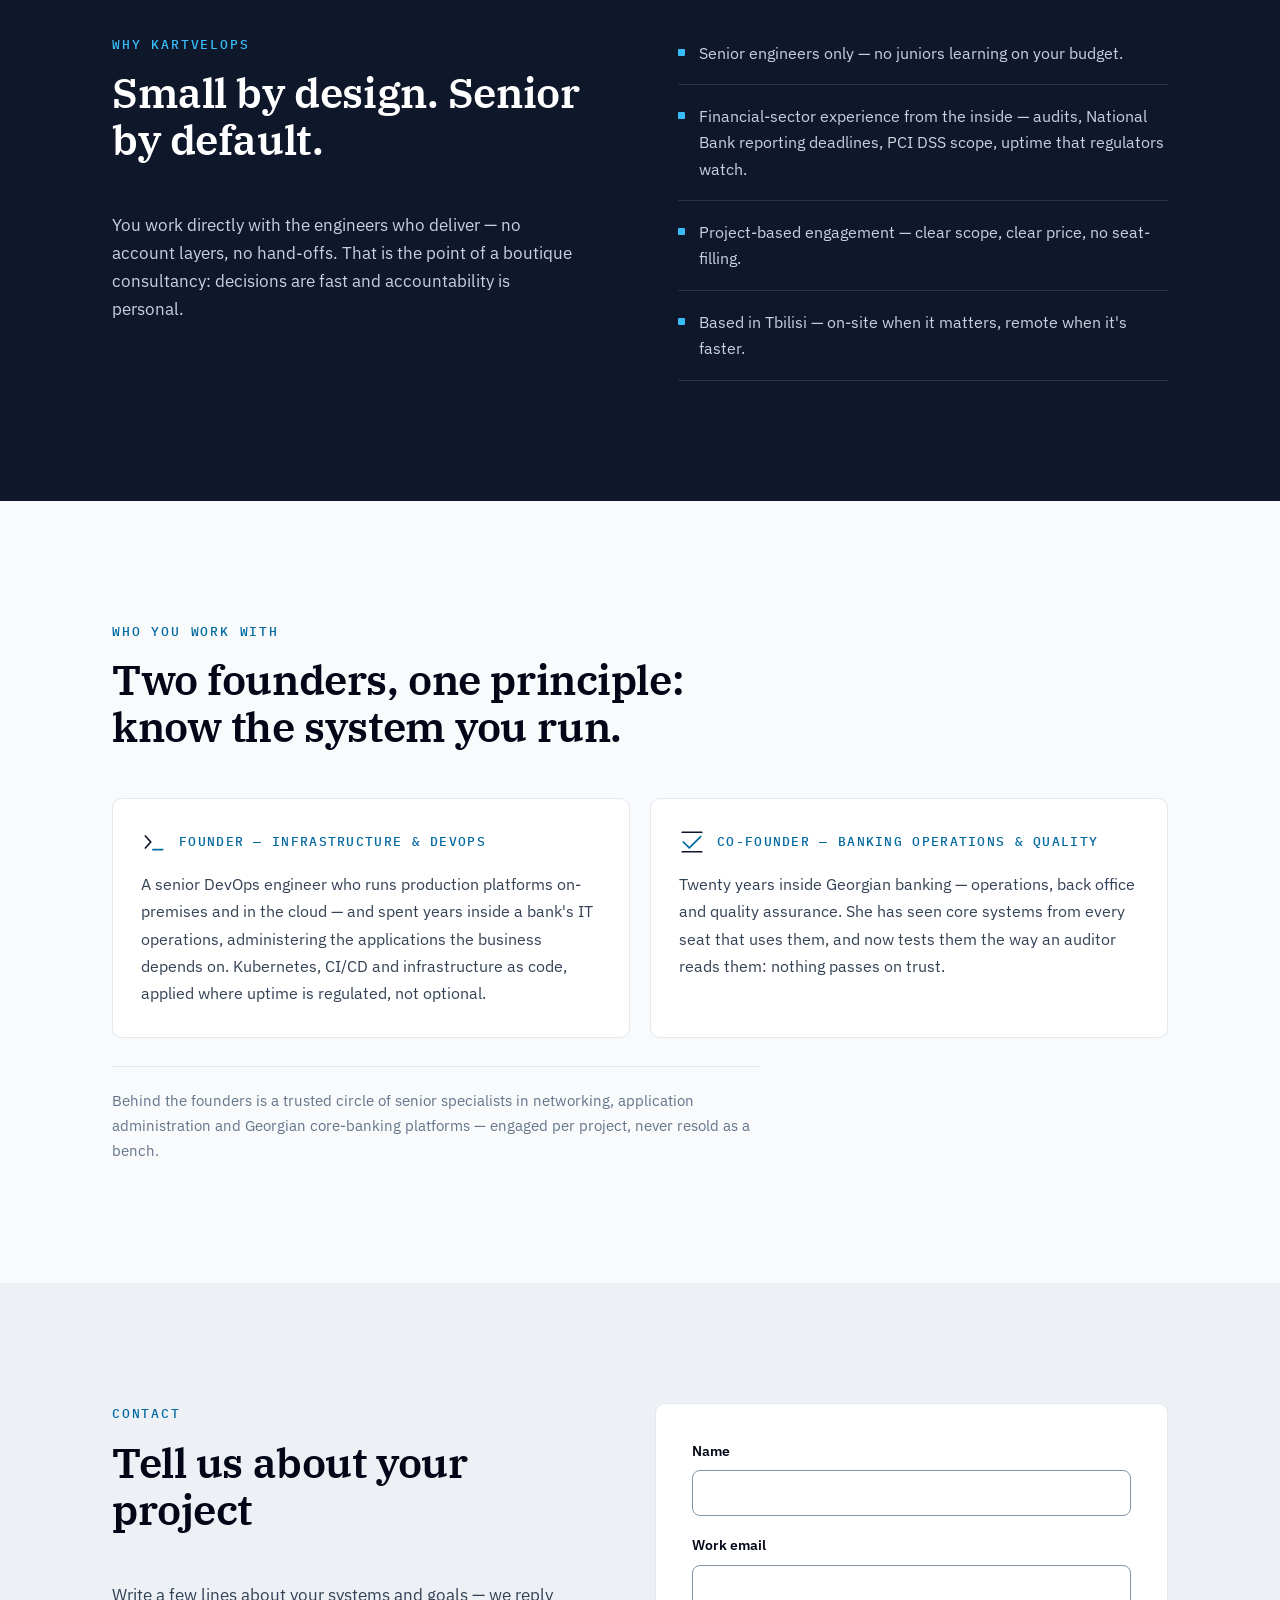
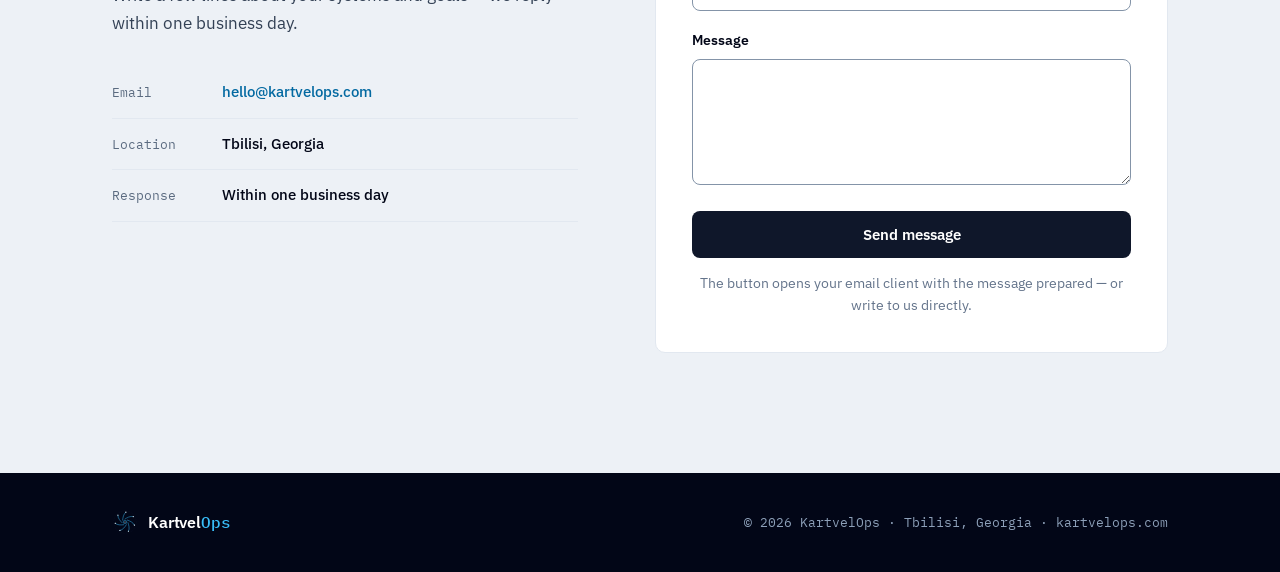
==== commit ee1e9196: "Post-audit polish: contrast, SEO files, form validation, menu edge cases - New --slate-mist token fi" ====
--- a/index.html
+++ b/index.html
@@ -18,6 +18,9 @@
   <meta property="og:image" content="https://kartvelops.com/assets/og-image.png">
   <meta property="og:image:width" content="1200">
   <meta property="og:image:height" content="630">
+  <meta property="og:image:alt" content="KartvelOps — Borjgali mark with the tagline: cloud infrastructure and banking systems, run with engineering discipline.">
+  <meta property="og:locale" content="en_US">
+  <meta property="og:locale:alternate" content="ka_GE">
   <meta name="twitter:card" content="summary_large_image">
   <meta name="twitter:title" content="KartvelOps — Cloud, DevOps & Banking Systems · Tbilisi">
   <meta name="twitter:description" content="Cloud infrastructure and banking systems, run with engineering discipline. A boutique IT consultancy in Tbilisi, Georgia.">
--- a/assets/styles.css
+++ b/assets/styles.css
@@ -13,6 +13,7 @@
   --navy-2: #16233D;
   --slate: #334155;
   --slate-3: #64748B;
+  --slate-mist: #5B6B80;    /* muted text on mist surfaces: >=4.5:1 */
   --paper: #F8FAFC;
   --mist: #EDF1F6;
   --white: #FFFFFF;
@@ -598,7 +599,7 @@
 .contact-details dt {
   font-family: var(--font-mono);
   font-size: var(--text-xs);
-  color: var(--slate-3);
+  color: var(--slate-mist);
   min-width: 92px;
   padding-top: 2px;
 }
@@ -709,6 +710,9 @@
 /* ============ responsive ============ */
 
 /* tablet: nav collapses to menu, grids hold a 2-up middle tier */
+@media (min-width: 1025px) {
+  .mobile-menu { display: none; }   /* never overlays desktop, even if left open */
+}
 @media (max-width: 1024px) {
   .site-nav { display: none; }
   .menu-toggle { display: flex; }
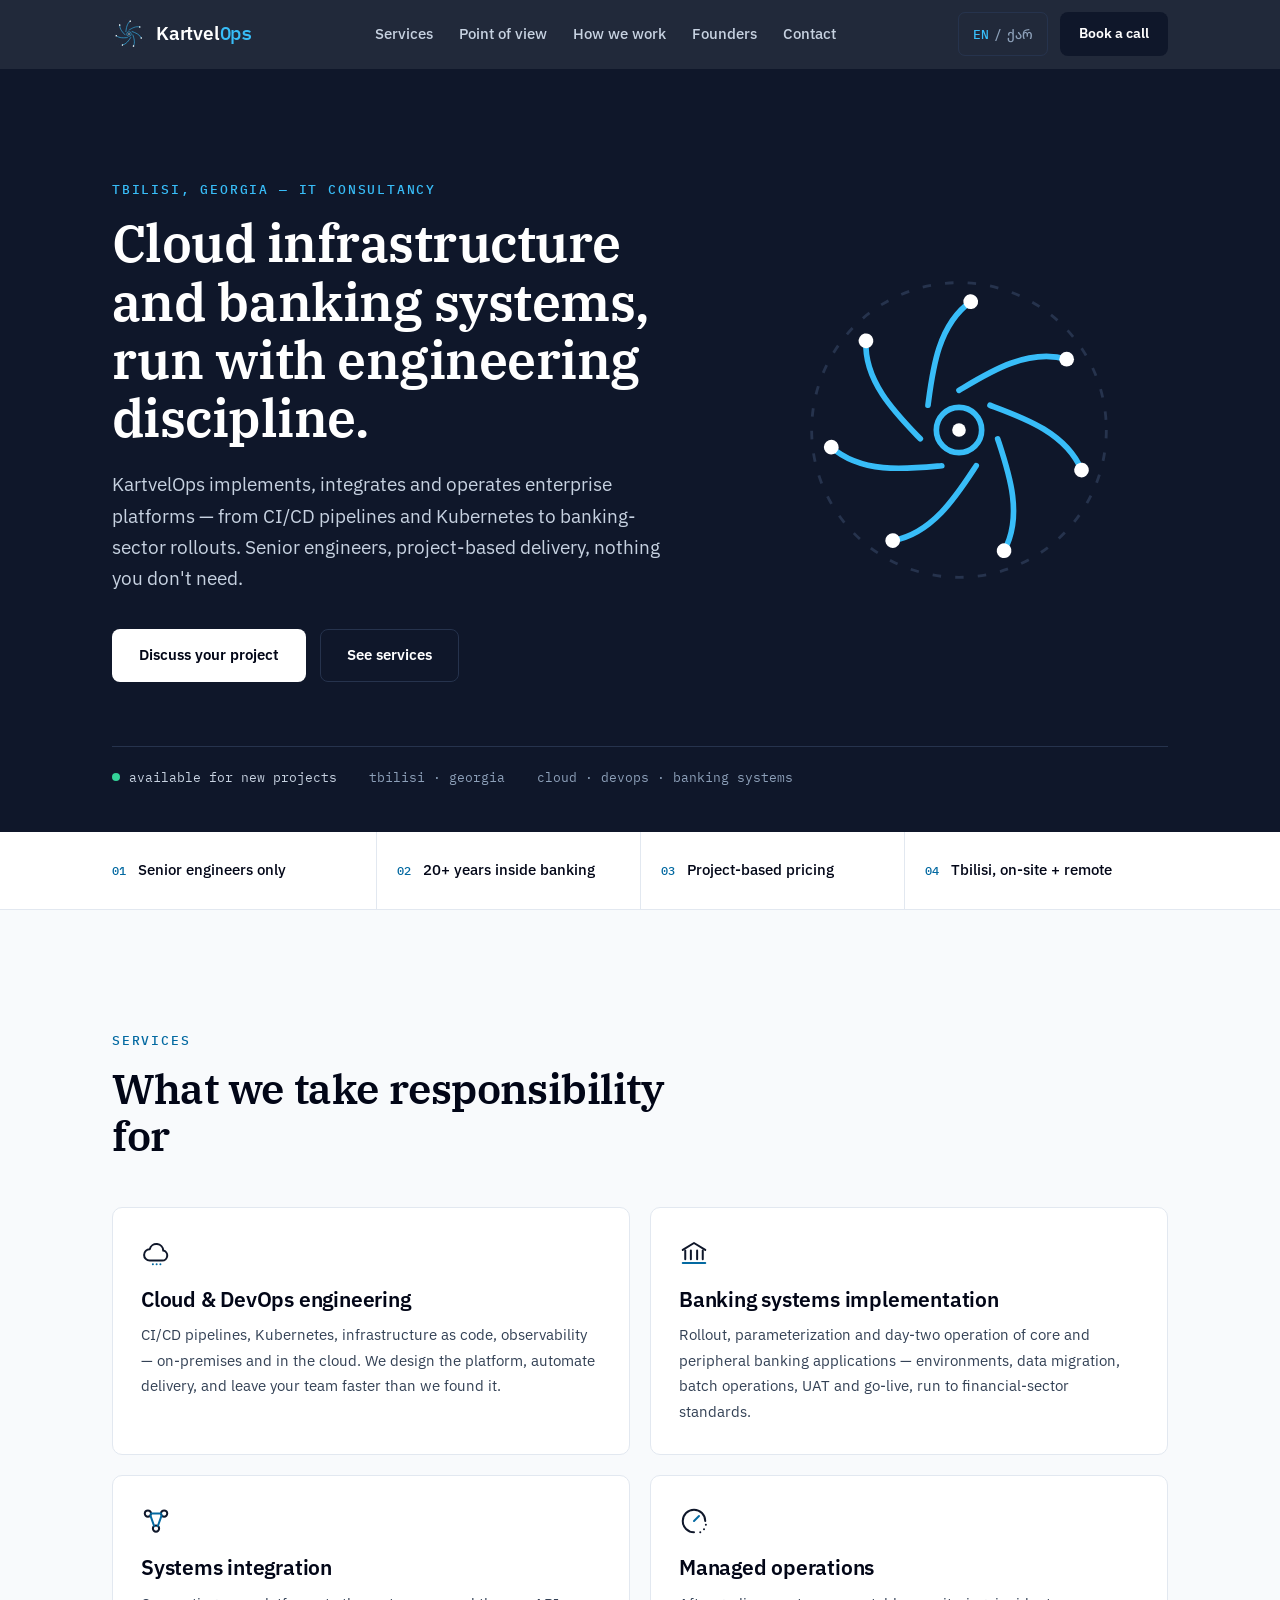
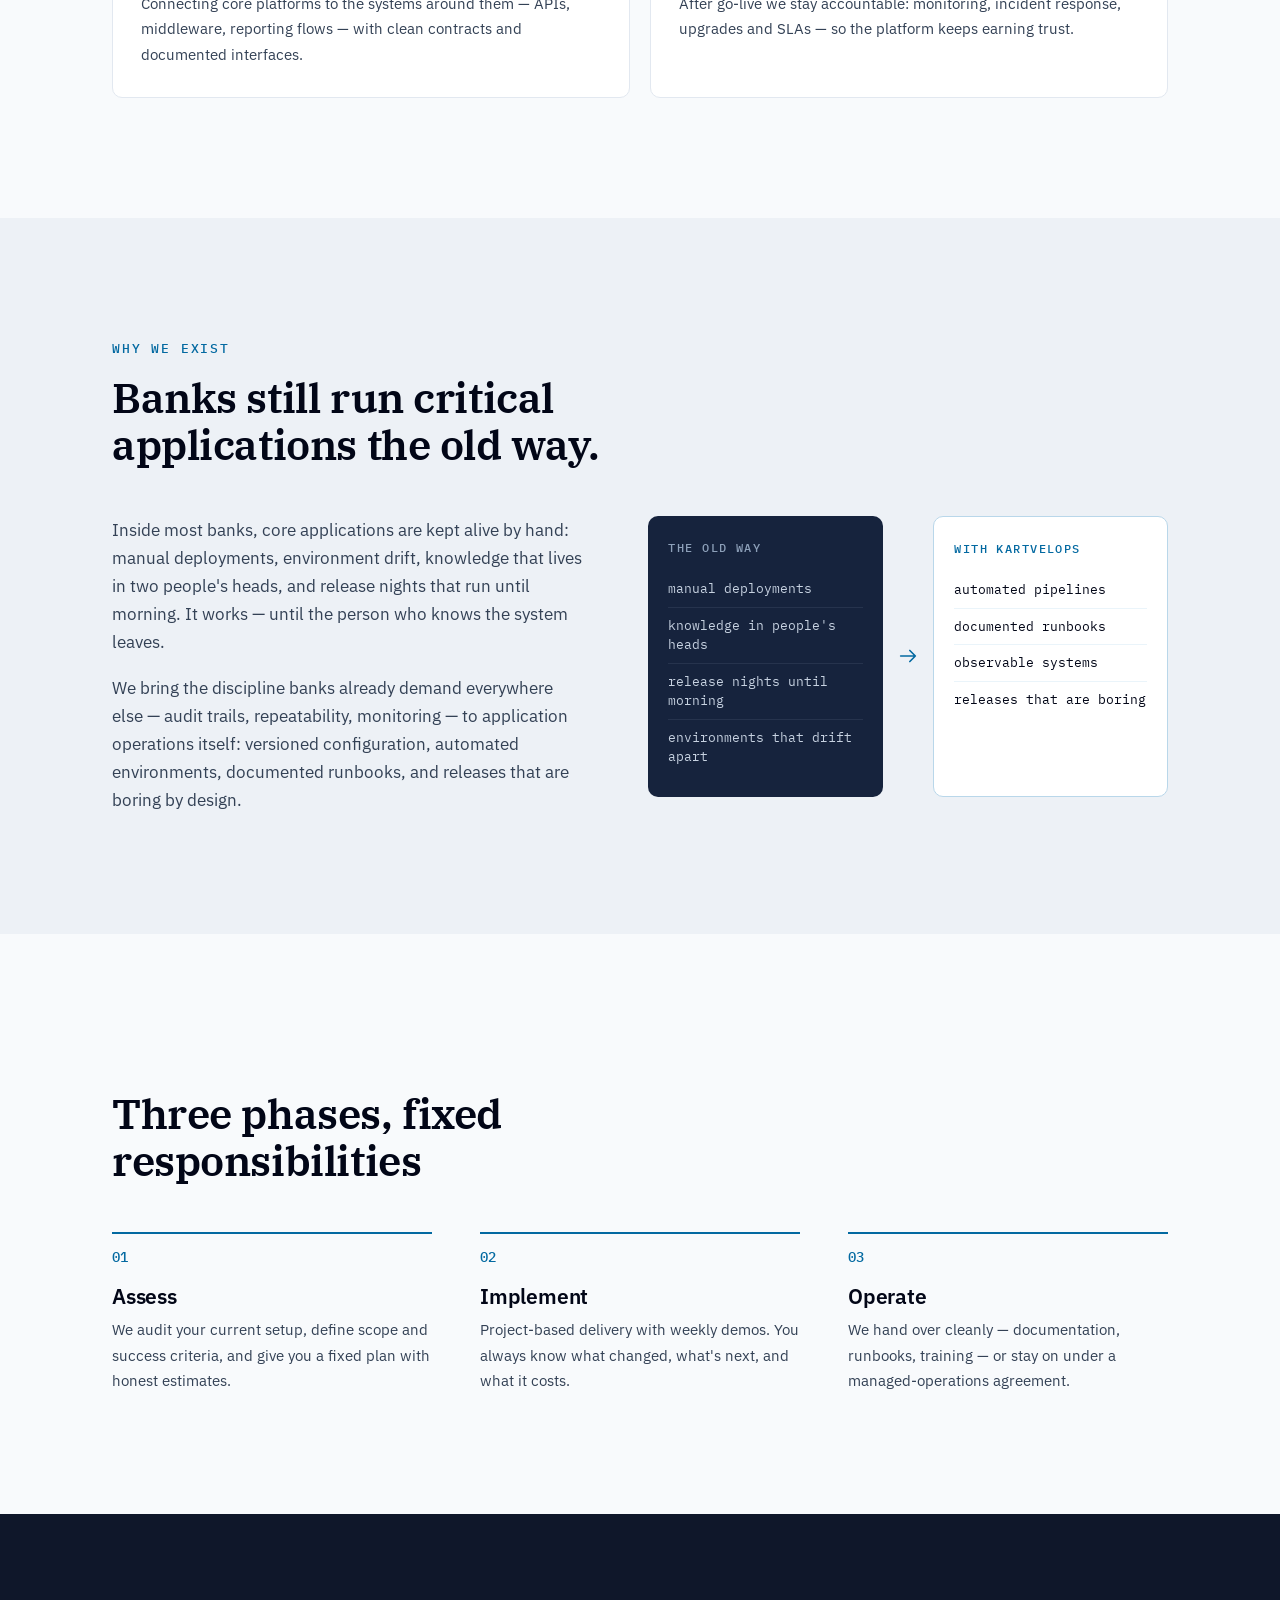
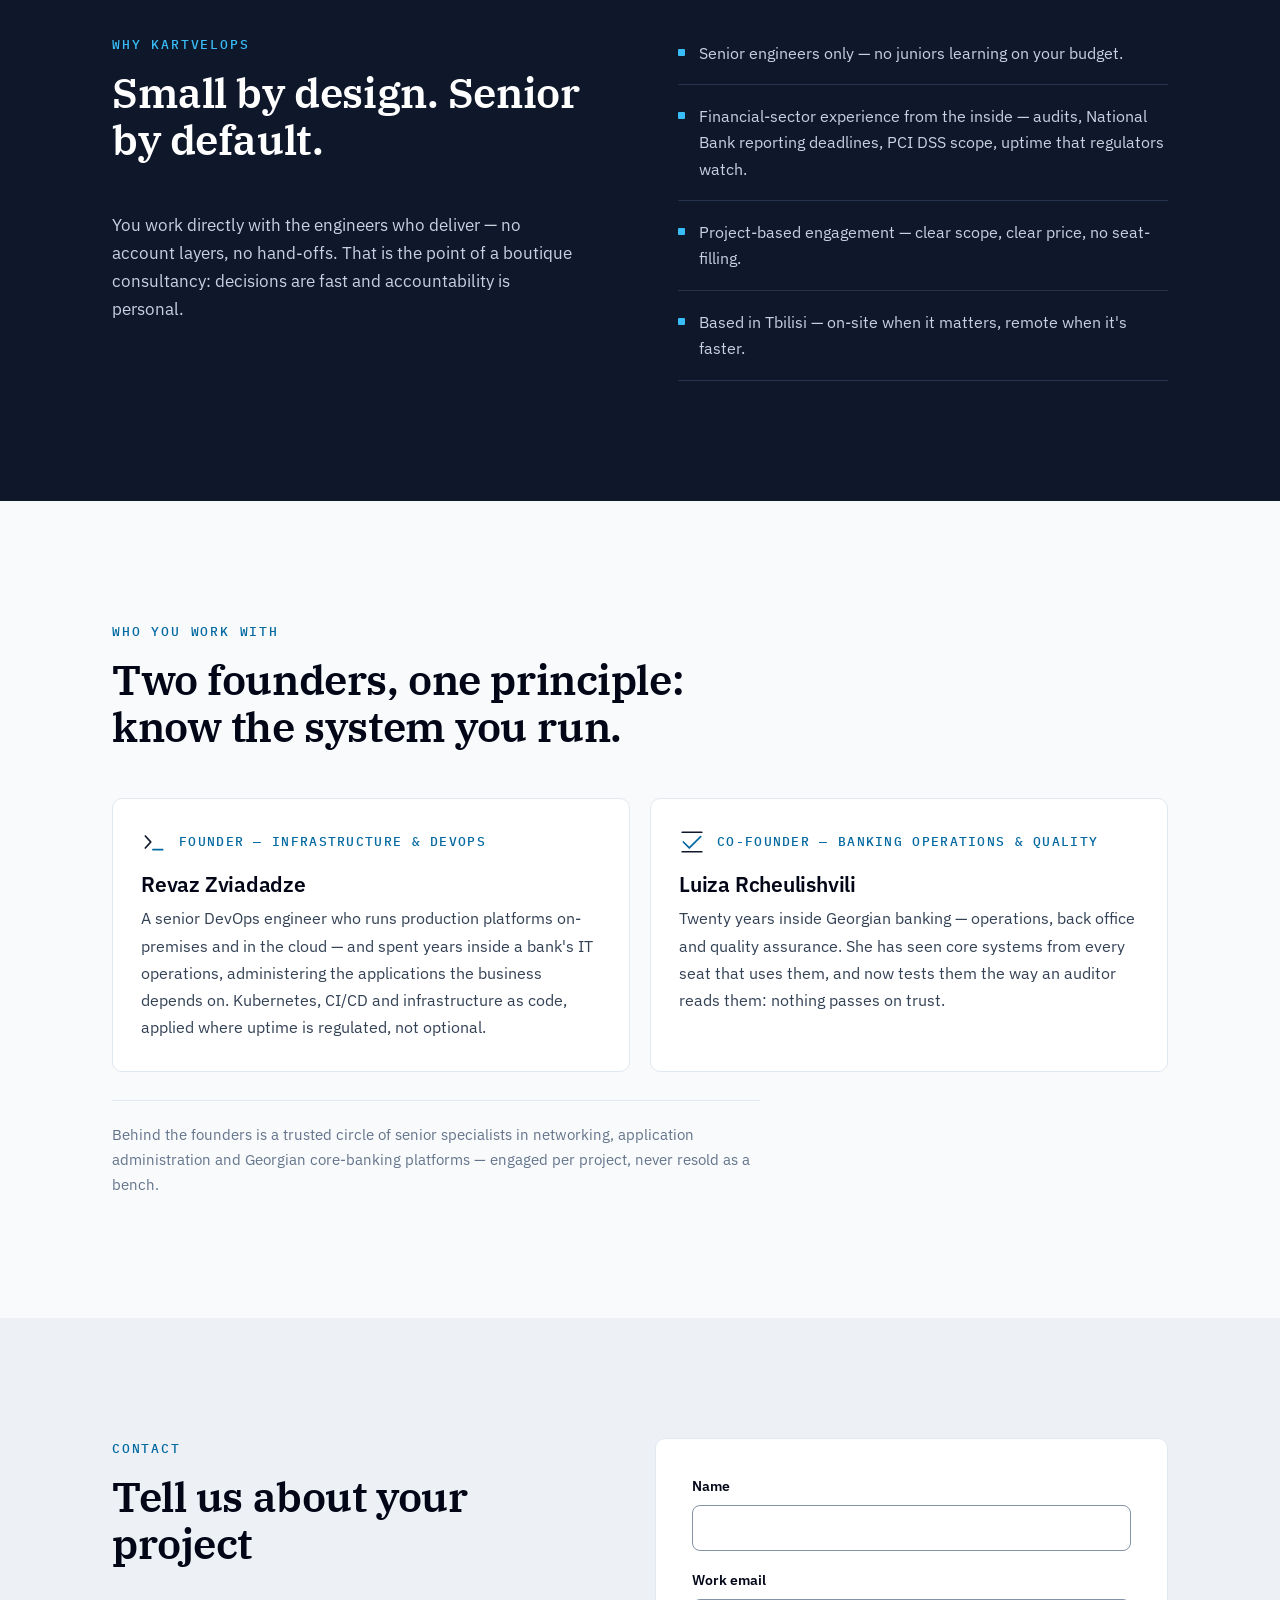
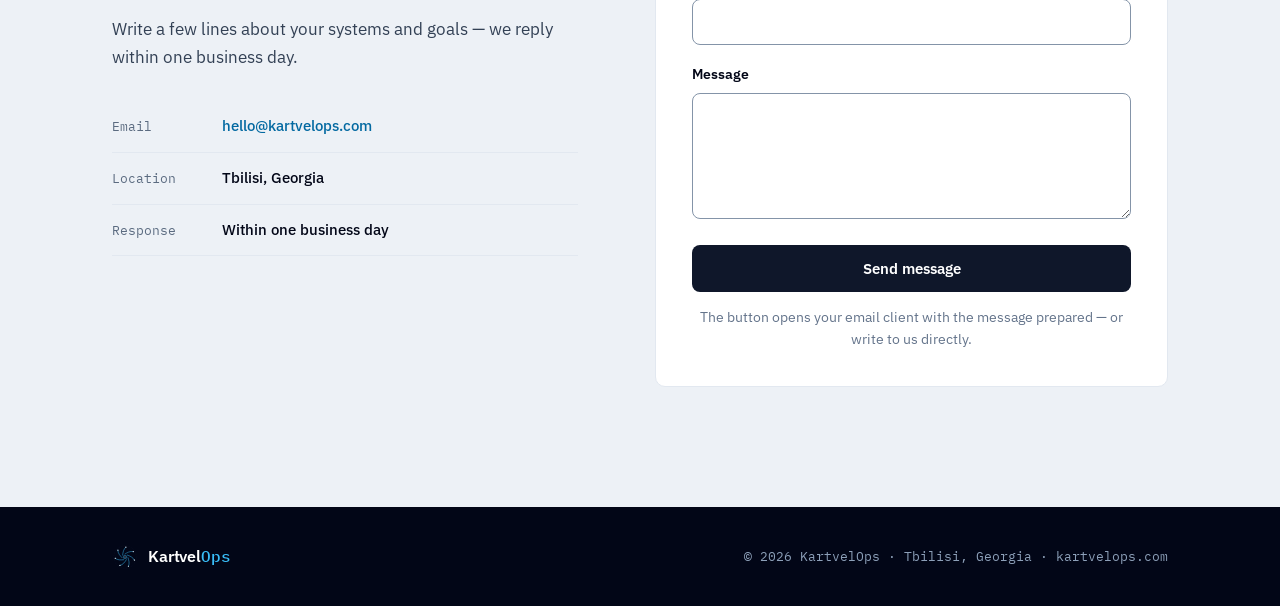
==== commit 575ec0a1: "Add founder names: Revaz Zviadadze, Luiza Rcheulishvili (EN + KA) Names in both scripts via i18n, fo" ====
--- a/index.html
+++ b/index.html
@@ -42,15 +42,20 @@
     "description": "IT consultancy in Tbilisi, Georgia. Cloud & DevOps engineering, banking systems implementation, systems integration and managed operations.",
     "address": { "@type": "PostalAddress", "addressLocality": "Tbilisi", "addressCountry": "GE" },
     "areaServed": "Georgia",
-    "knowsLanguage": ["ka", "en"]
+    "knowsLanguage": ["ka", "en"],
+    "founder": [
+      { "@type": "Person", "name": "Revaz Zviadadze", "jobTitle": "Founder — Infrastructure & DevOps" },
+      { "@type": "Person", "name": "Luiza Rcheulishvili", "jobTitle": "Co-founder — Banking Operations & Quality" }
+    ]
   }
   </script>
 </head>
 <body>
+  <div id="top"></div>
   <a class="skip-link" href="#main" data-i18n="skip">Skip to content</a>
 
   <!-- ============ HEADER ============ -->
-  <header class="site-header" id="top">
+  <header class="site-header">
     <div class="container header-inner">
       <a class="brand" href="#top" aria-label="KartvelOps — home">
         <svg class="brand-mark" viewBox="-60 -60 120 120" aria-hidden="true" focusable="false">
@@ -269,6 +274,7 @@
               <svg class="founder-glyph" viewBox="0 0 24 24" aria-hidden="true" focusable="false"><path d="M4 17.5 9 12 4 6.5"/><path d="M11 19h9" class="icon-accent"/></svg>
               <p class="founder-role" data-i18n="team.a.role">Founder — Infrastructure &amp; DevOps</p>
             </div>
+            <h3 class="founder-name" data-i18n="team.a.name">Revaz Zviadadze</h3>
             <p class="founder-bio" data-i18n="team.a.bio">A senior DevOps engineer who runs production platforms on-premises and in the cloud — and spent years inside a bank's IT operations, administering the applications the business depends on. Kubernetes, CI/CD and infrastructure as code, applied where uptime is regulated, not optional.</p>
           </article>
           <article class="founder reveal" style="--d:100ms">
@@ -276,6 +282,7 @@
               <svg class="founder-glyph" viewBox="0 0 24 24" aria-hidden="true" focusable="false"><path d="M20 7 9.5 17.5 4 12" class="icon-accent"/><path d="M3 21h18M3 3h18"/></svg>
               <p class="founder-role" data-i18n="team.b.role">Co-founder — Banking Operations &amp; Quality</p>
             </div>
+            <h3 class="founder-name" data-i18n="team.b.name">Luiza Rcheulishvili</h3>
             <p class="founder-bio" data-i18n="team.b.bio">Twenty years inside Georgian banking — operations, back office and quality assurance. She has seen core systems from every seat that uses them, and now tests them the way an auditor reads them: nothing passes on trust.</p>
           </article>
         </div>
--- a/assets/styles.css
+++ b/assets/styles.css
@@ -568,6 +568,11 @@
   color: var(--azure);
 }
 html[lang="ka"] .founder-role { letter-spacing: 0.04em; }
+.founder-name {
+  font-size: var(--text-lg);
+  font-weight: 600;
+  margin-bottom: 8px;
+}
 .founder-bio { font-size: 16px; line-height: 1.7; }
 
 .team-note {
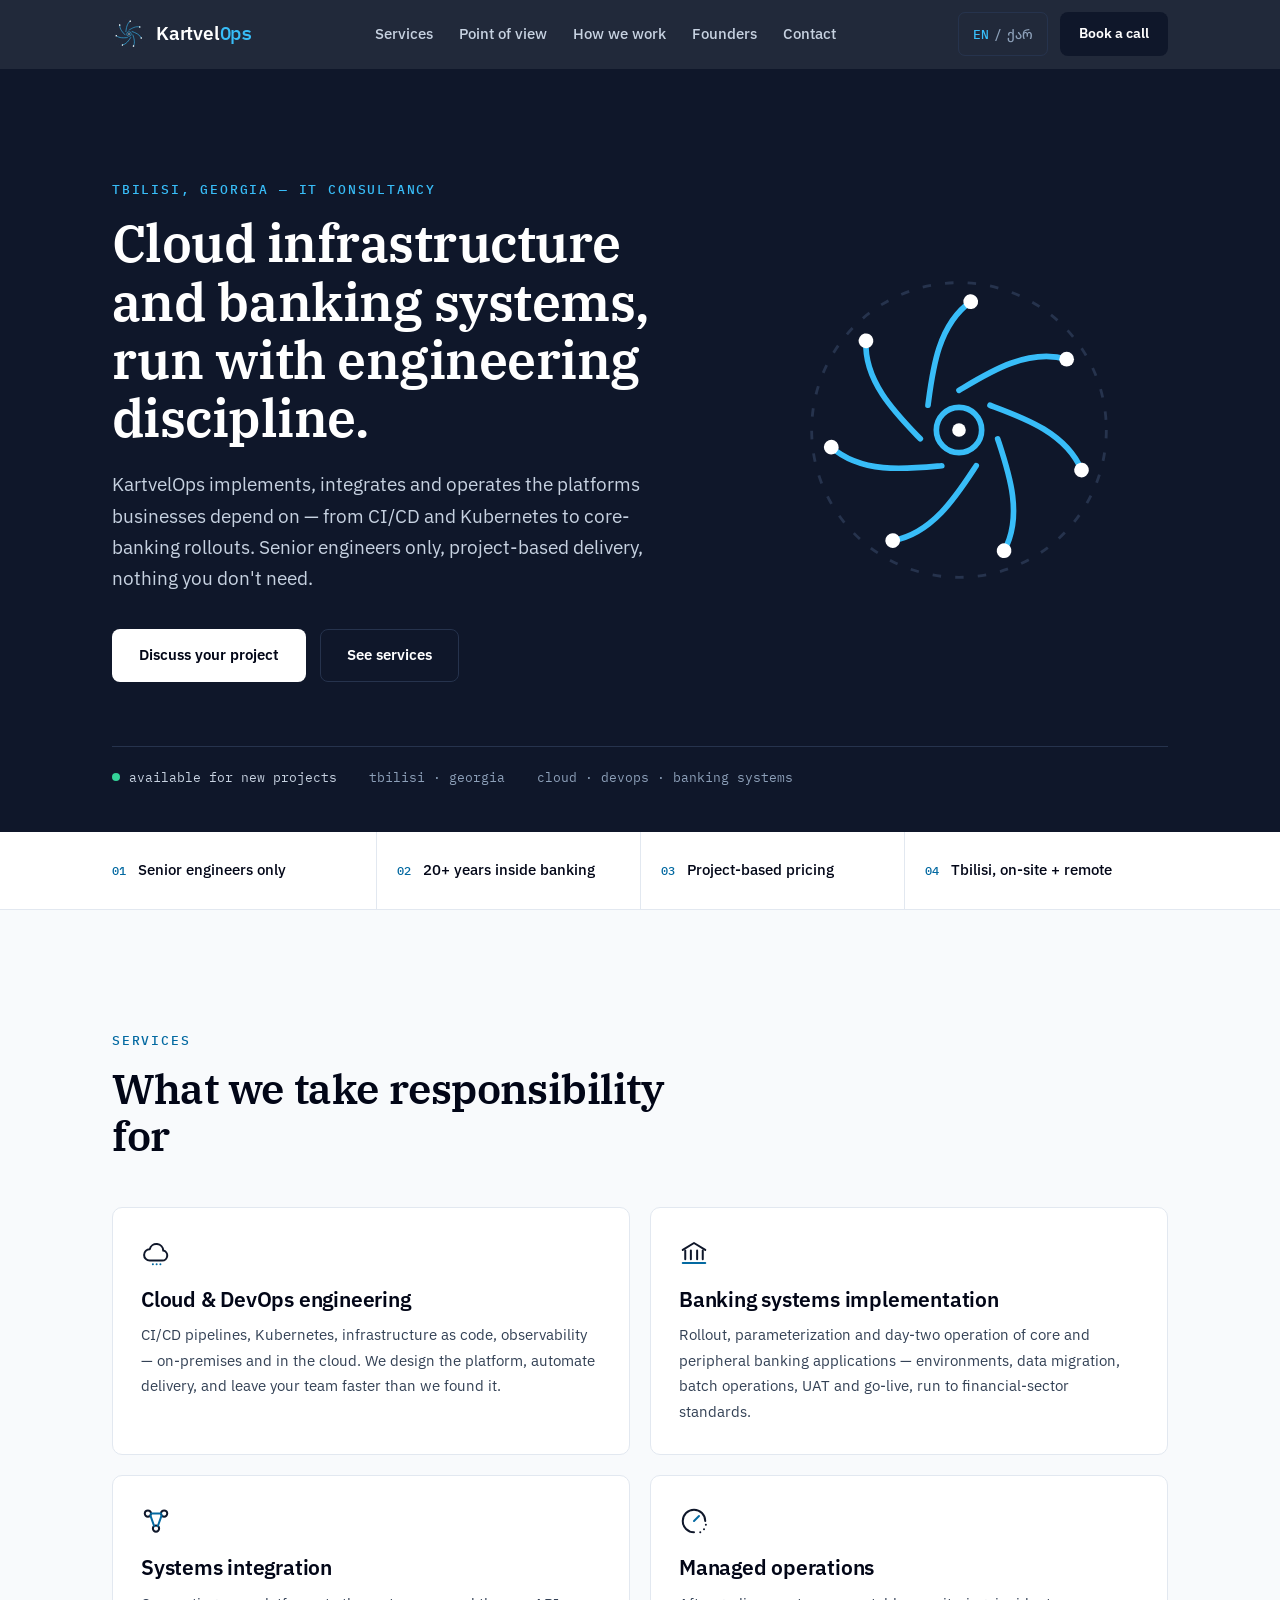
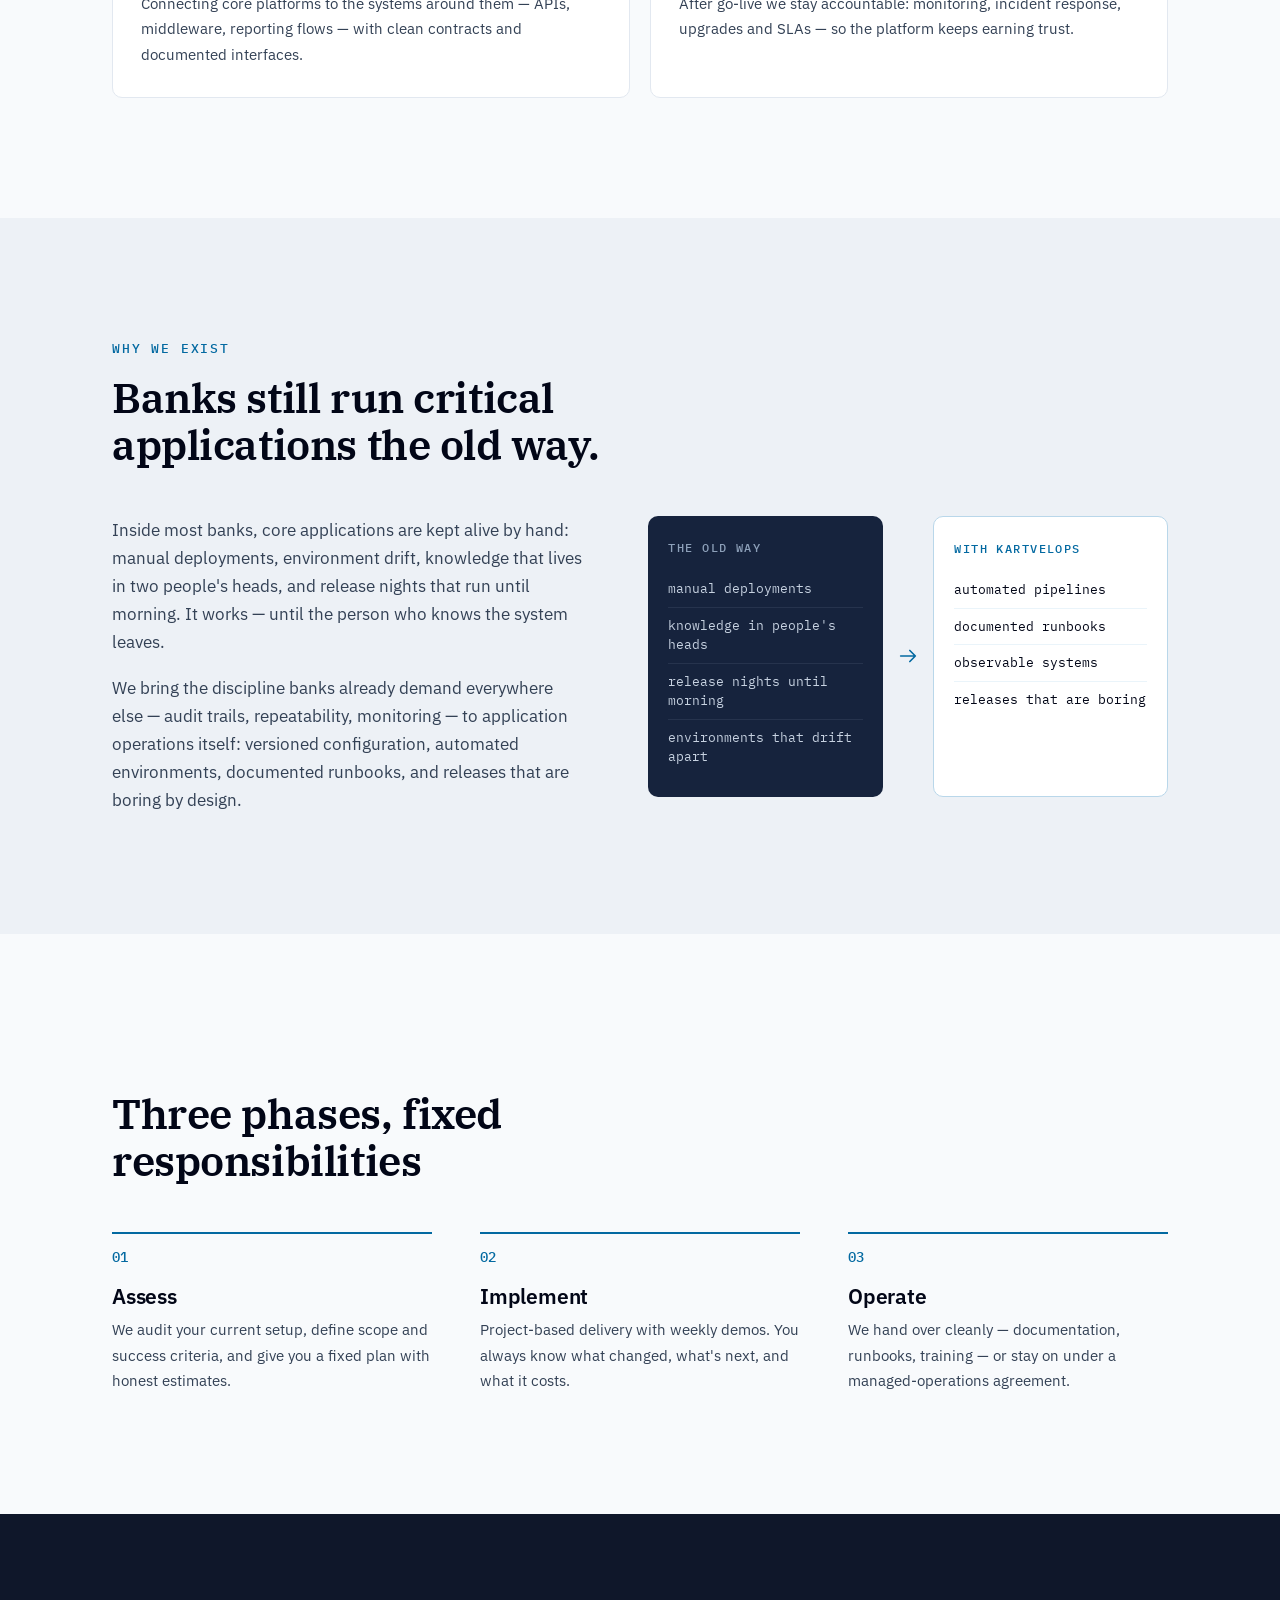
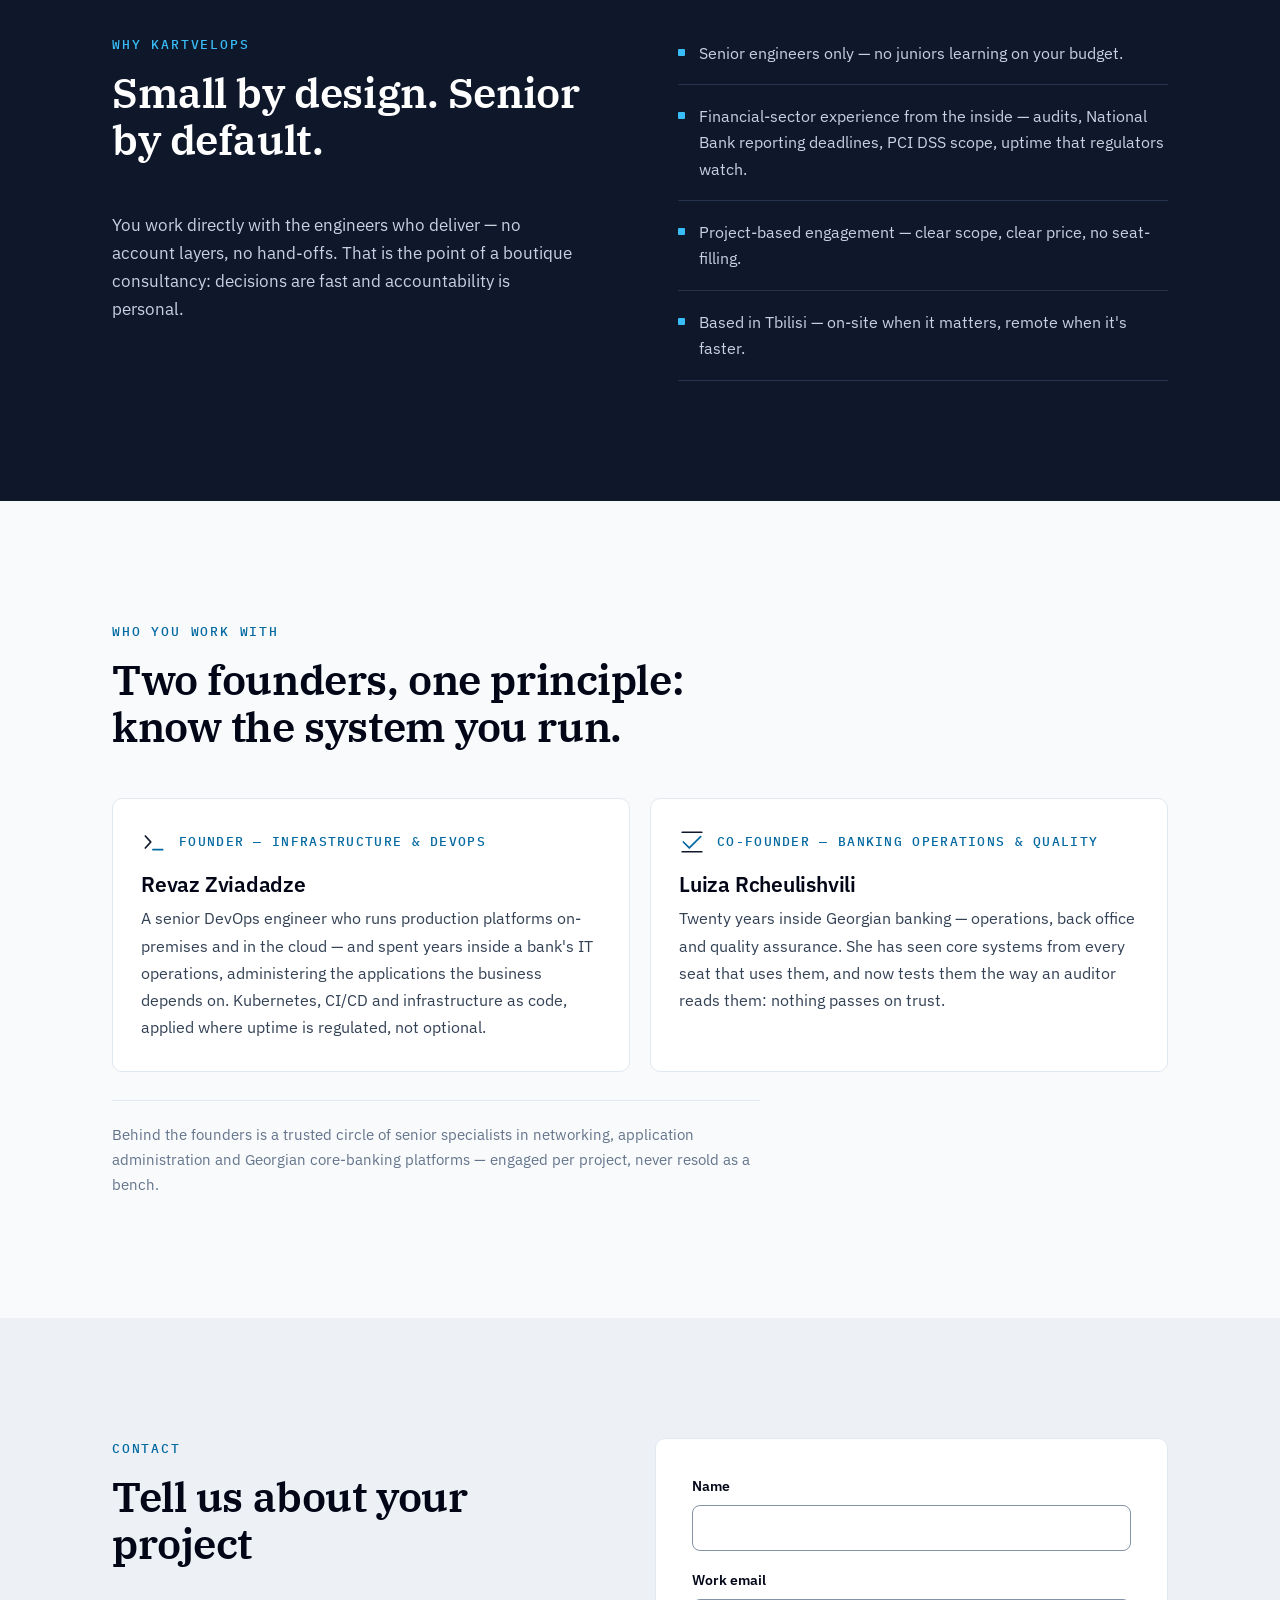
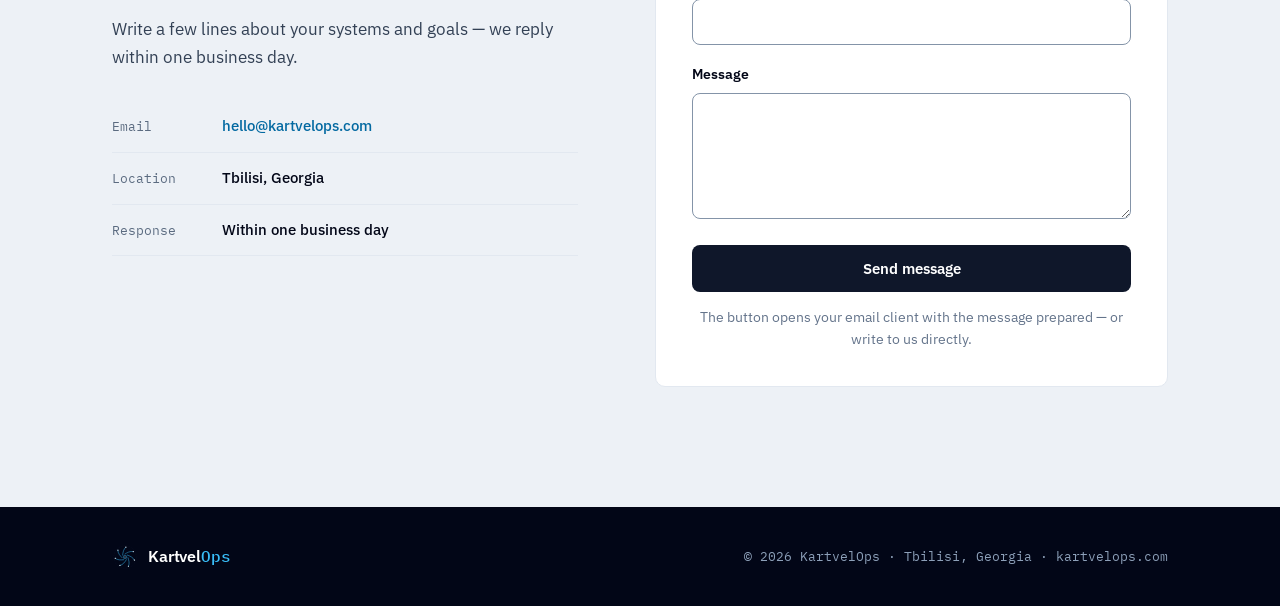
==== commit 2a77f1ff: "Sharpen hero lead: core-banking rollouts, senior engineers only (EN+KA) Co-Authored-By: Claude Opus " ====
--- a/index.html
+++ b/index.html
@@ -101,7 +101,7 @@
         <div class="hero-copy">
           <p class="eyebrow hero-load" style="--d:0ms" data-i18n="hero.eyebrow">Tbilisi, Georgia — IT consultancy</p>
           <h1 class="hero-title hero-load" style="--d:80ms" id="hero-title" data-i18n="hero.title">Cloud infrastructure and banking systems, run with engineering discipline.</h1>
-          <p class="hero-lead hero-load" style="--d:160ms" data-i18n="hero.lead">KartvelOps implements, integrates and operates enterprise platforms — from CI/CD pipelines and Kubernetes to banking-sector rollouts. Senior engineers, project-based delivery, nothing you don't need.</p>
+          <p class="hero-lead hero-load" style="--d:160ms" data-i18n="hero.lead">KartvelOps implements, integrates and operates the platforms businesses depend on — from CI/CD and Kubernetes to core-banking rollouts. Senior engineers only, project-based delivery, nothing you don't need.</p>
           <div class="hero-ctas hero-load" style="--d:240ms">
             <a class="btn btn-invert" href="#contact" data-i18n="hero.cta1">Discuss your project</a>
             <a class="btn btn-ghost" href="#services" data-i18n="hero.cta2">See services</a>
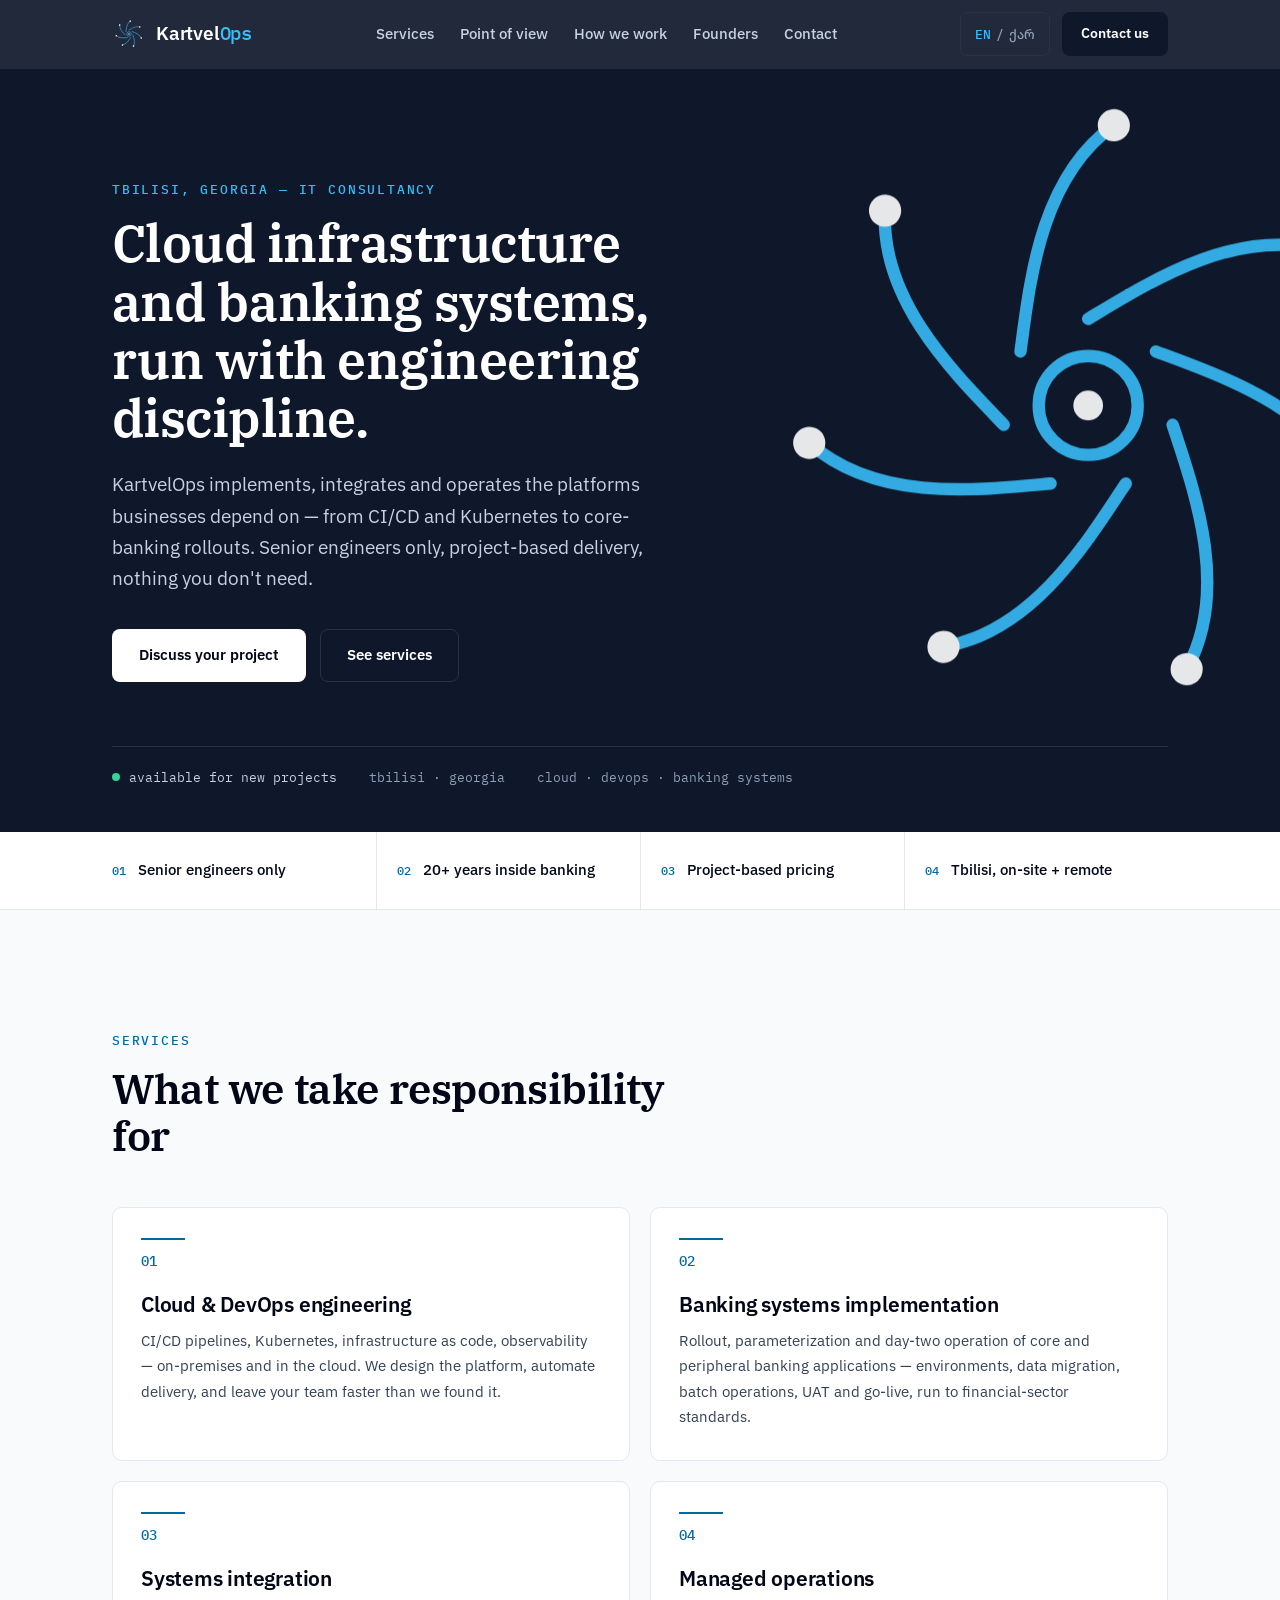
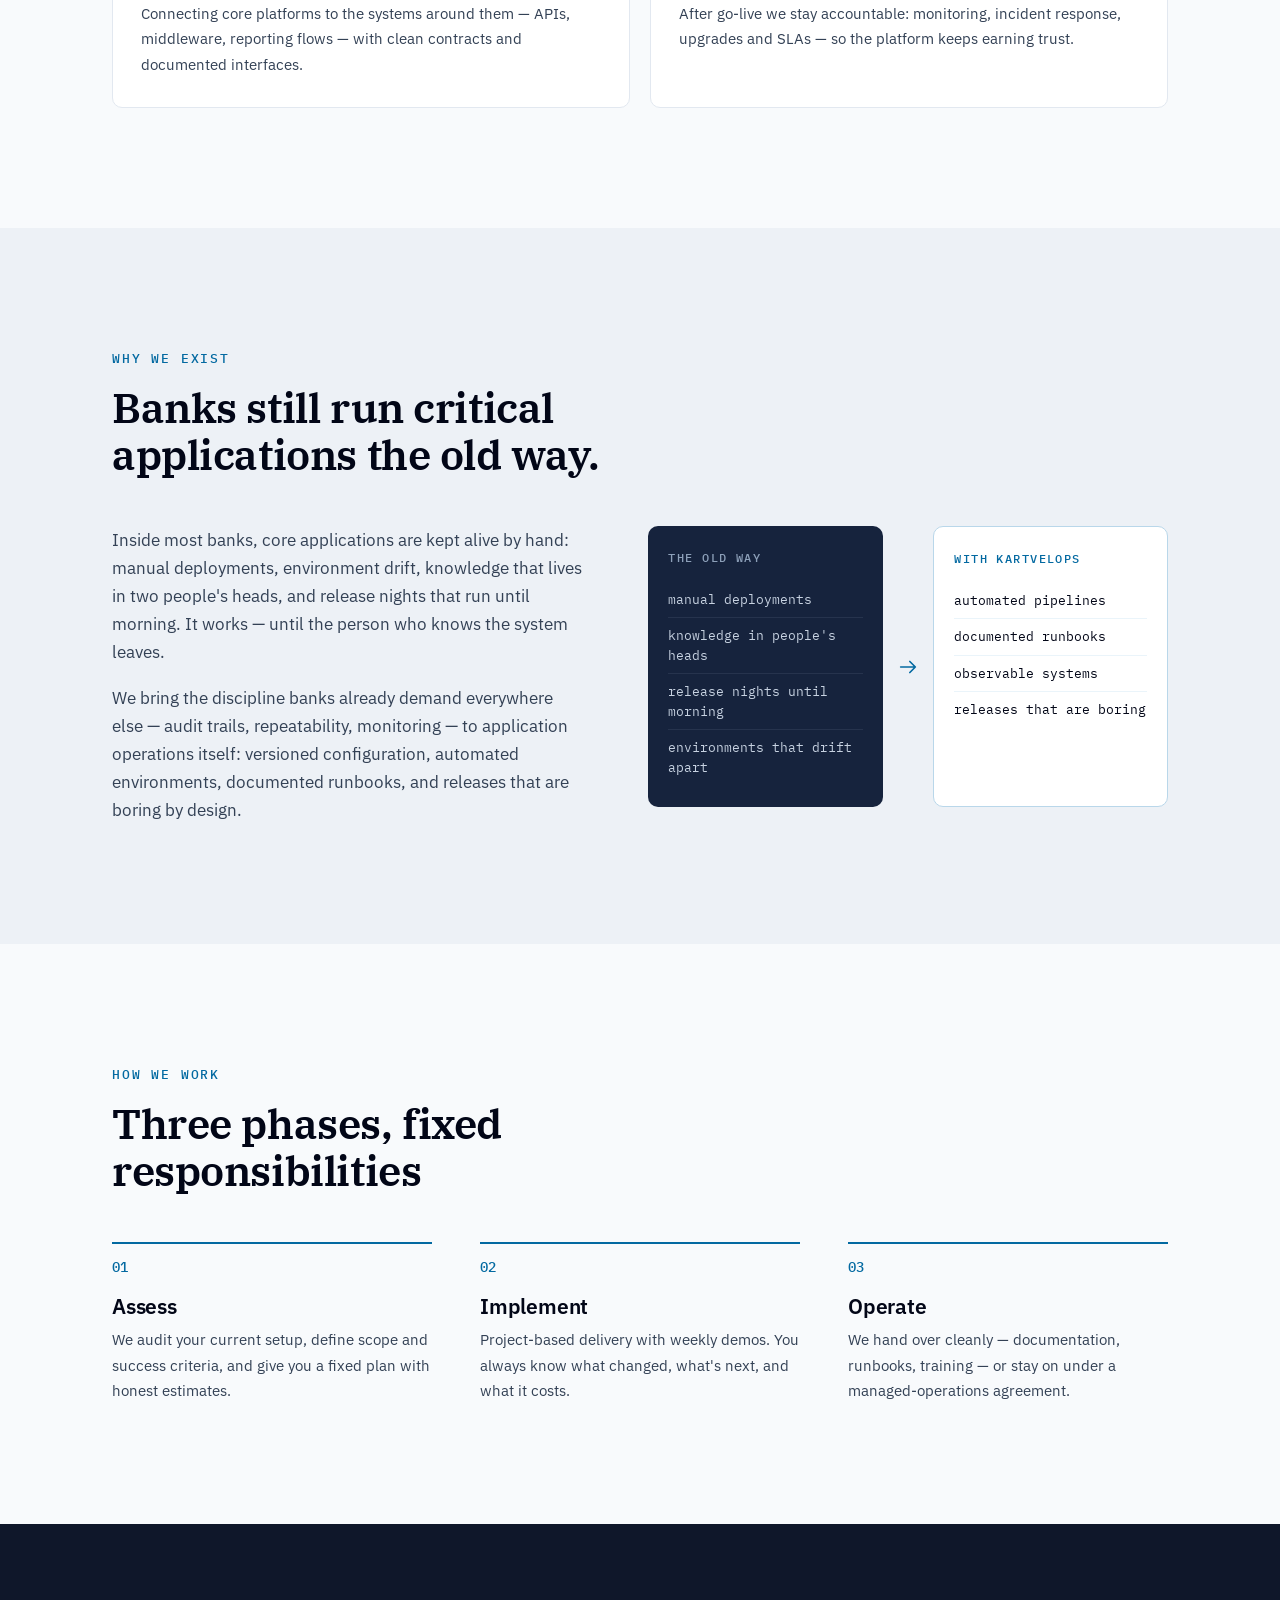
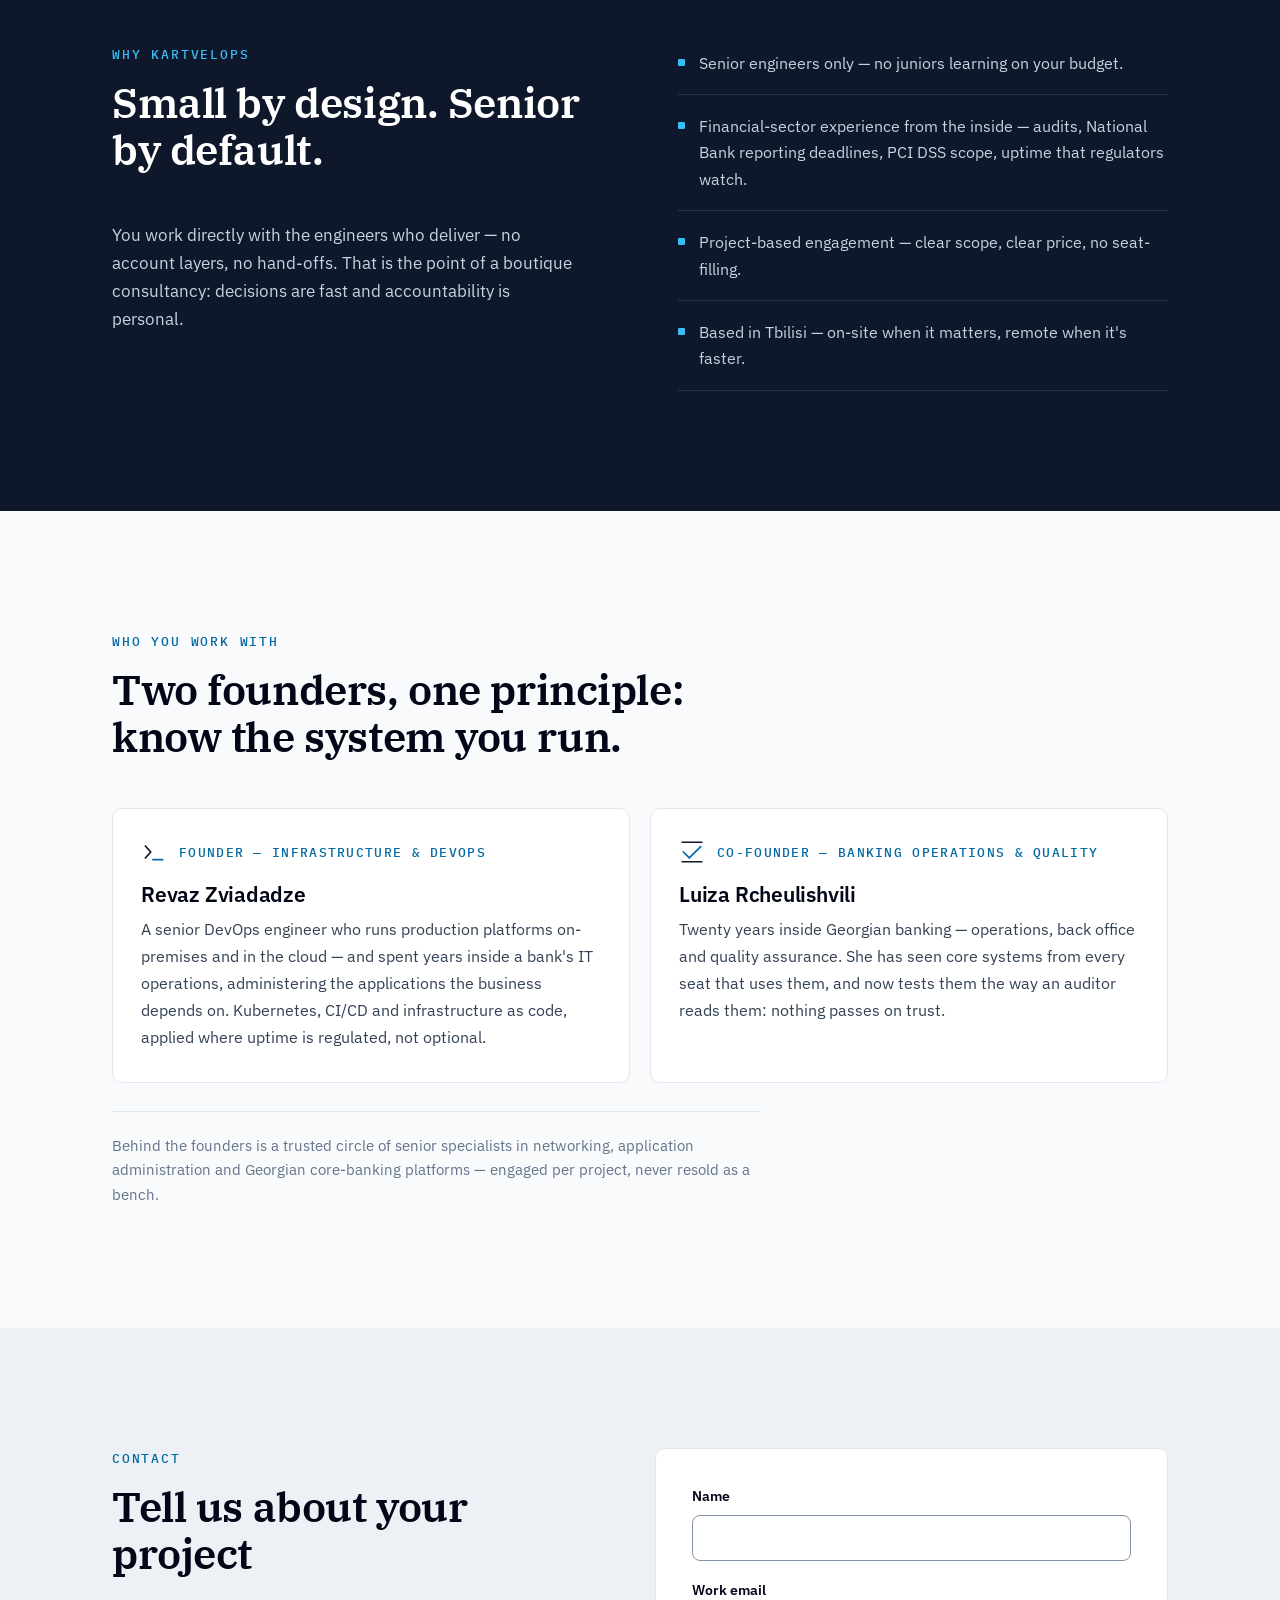
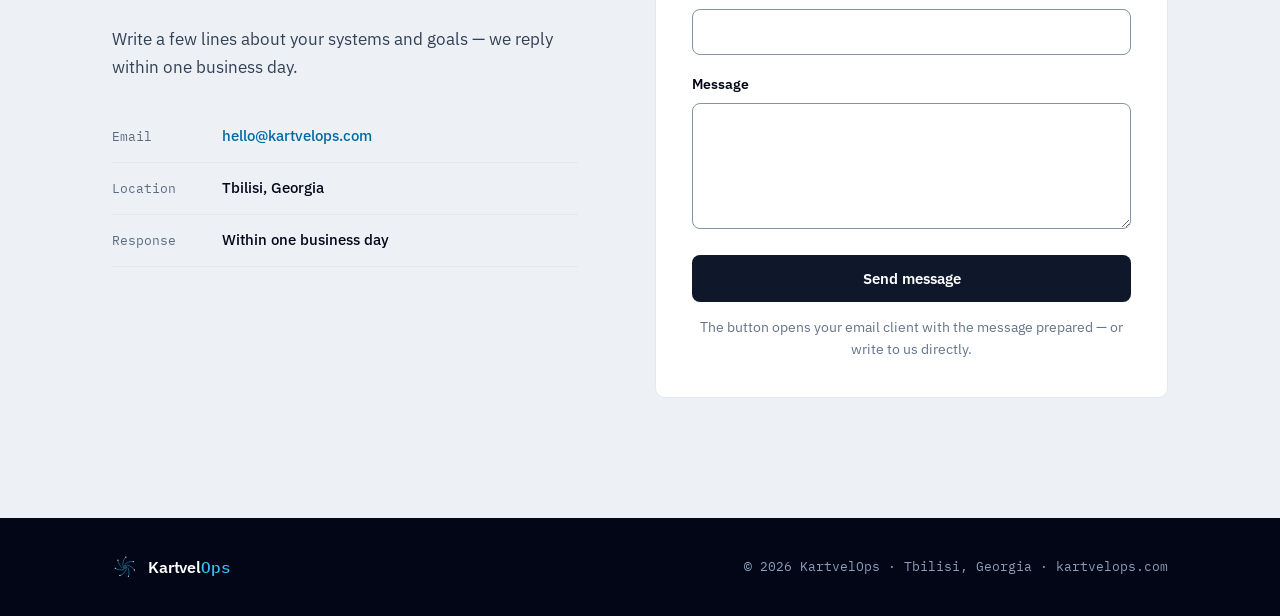
==== commit 0654dcab: "Persona-panel design pass: honest CTA, monumental borjgali, mono numerals - 'Book a call' -> 'Contac" ====
--- a/index.html
+++ b/index.html
@@ -74,7 +74,7 @@
         <button class="lang-toggle" id="langToggle" type="button" aria-label="Switch language">
           <span class="lang-opt" data-lang-opt="en">EN</span><span class="lang-sep">/</span><span class="lang-opt" data-lang-opt="ka">ქარ</span>
         </button>
-        <a class="btn btn-primary btn-sm header-cta" href="#contact" data-i18n="nav.cta">Book a call</a>
+        <a class="btn btn-primary btn-sm header-cta" href="#contact" data-i18n="nav.cta">Contact us</a>
         <button class="menu-toggle" id="menuToggle" type="button" aria-expanded="false" aria-controls="mobileMenu" aria-label="Menu">
           <span class="menu-bar" aria-hidden="true"></span>
           <span class="menu-bar" aria-hidden="true"></span>
@@ -89,7 +89,7 @@
         <a href="#team" data-i18n="nav.team">Founders</a>
         <a href="#contact" data-i18n="nav.contact">Contact</a>
       </nav>
-      <a class="btn btn-invert btn-block" href="#contact" data-i18n="nav.cta">Book a call</a>
+      <a class="btn btn-invert btn-block" href="#contact" data-i18n="nav.cta">Contact us</a>
     </div>
   </header>
 
@@ -107,11 +107,10 @@
             <a class="btn btn-ghost" href="#services" data-i18n="hero.cta2">See services</a>
           </div>
         </div>
-        <div class="hero-visual hero-load" style="--d:200ms" aria-hidden="true">
+        <div class="hero-visual" aria-hidden="true">
           <svg class="borjgali-hero" viewBox="-60 -60 120 120" focusable="false">
             <defs>
-              <g id="borjgali">
-                <circle class="bj-orbit" cx="0" cy="0" r="52"></circle>
+              <g id="borjgali-core">
                 <g class="bj-arms">
                   <g class="bj-arm"><path d="M 0 -14 C 10 -20, 24 -29, 38 -25"></path><circle class="bj-node" cx="38" cy="-25" r="2.6"></circle></g>
                   <g class="bj-arm" transform="rotate(51.43)"><path d="M 0 -14 C 10 -20, 24 -29, 38 -25"></path><circle class="bj-node" cx="38" cy="-25" r="2.6"></circle></g>
@@ -124,8 +123,12 @@
                 <circle class="bj-core" cx="0" cy="0" r="8"></circle>
                 <circle class="bj-dot" cx="0" cy="0" r="2.4"></circle>
               </g>
+              <g id="borjgali">
+                <circle class="bj-orbit" cx="0" cy="0" r="52"></circle>
+                <use href="#borjgali-core"></use>
+              </g>
             </defs>
-            <use href="#borjgali"></use>
+            <use href="#borjgali-core"></use>
           </svg>
         </div>
       </div>
@@ -155,22 +158,22 @@
         <h2 class="section-title reveal" id="services-title" data-i18n="services.title">What we take responsibility for</h2>
         <div class="cards-grid">
           <article class="card reveal" style="--d:0ms">
-            <svg class="card-icon" viewBox="0 0 24 24" aria-hidden="true" focusable="false"><path d="M7 18h10a4 4 0 0 0 .8-7.92 5.5 5.5 0 0 0-10.83-1.1A4.5 4.5 0 0 0 7 18Z"/><path d="M9.5 21h.01M12.5 21h.01M15.5 21h.01" class="icon-accent"/></svg>
+            <span class="card-num" aria-hidden="true">01</span>
             <h3 data-i18n="svc1.title">Cloud &amp; DevOps engineering</h3>
             <p data-i18n="svc1.body">CI/CD pipelines, Kubernetes, infrastructure as code, observability — on-premises and in the cloud. We design the platform, automate delivery, and leave your team faster than we found it.</p>
           </article>
           <article class="card reveal" style="--d:80ms">
-            <svg class="card-icon" viewBox="0 0 24 24" aria-hidden="true" focusable="false"><path d="M3 9.5 12 4l9 5.5"/><path d="M5 10v7M9.5 10v7M14.5 10v7M19 10v7"/><path d="M3 20h18" class="icon-accent"/></svg>
+            <span class="card-num" aria-hidden="true">02</span>
             <h3 data-i18n="svc2.title">Banking systems implementation</h3>
             <p data-i18n="svc2.body">Rollout, parameterization and day-two operation of core and peripheral banking applications — environments, data migration, batch operations, UAT and go-live, run to financial-sector standards.</p>
           </article>
           <article class="card reveal" style="--d:160ms">
-            <svg class="card-icon" viewBox="0 0 24 24" aria-hidden="true" focusable="false"><circle cx="5.5" cy="6" r="2.5"/><circle cx="18.5" cy="6" r="2.5"/><circle cx="12" cy="18" r="2.5"/><path d="M7.5 7.5 10.5 16M16.5 7.5 13.5 16M8 6h8" class="icon-accent"/></svg>
+            <span class="card-num" aria-hidden="true">03</span>
             <h3 data-i18n="svc3.title">Systems integration</h3>
             <p data-i18n="svc3.body">Connecting core platforms to the systems around them — APIs, middleware, reporting flows — with clean contracts and documented interfaces.</p>
           </article>
           <article class="card reveal" style="--d:240ms">
-            <svg class="card-icon" viewBox="0 0 24 24" aria-hidden="true" focusable="false"><path d="M12 21a9 9 0 1 1 9-9"/><path d="M12 12l4-4" class="icon-accent"/><path d="M17 21h.01M20 18.5h.01M21.5 15h.01"/></svg>
+            <span class="card-num" aria-hidden="true">04</span>
             <h3 data-i18n="svc4.title">Managed operations</h3>
             <p data-i18n="svc4.body">After go-live we stay accountable: monitoring, incident response, upgrades and SLAs — so the platform keeps earning trust.</p>
           </article>
--- a/assets/styles.css
+++ b/assets/styles.css
@@ -286,6 +286,7 @@
 /* ============ hero ============ */
 
 .hero {
+  position: relative;
   background: var(--navy);
   color: var(--text-dark);
   padding-block: clamp(64px, 9vw, 110px) clamp(28px, 4vw, 44px);
@@ -294,10 +295,11 @@
 
 .hero-grid {
   display: grid;
-  grid-template-columns: minmax(0, 1.35fr) minmax(0, 1fr);
+  grid-template-columns: minmax(0, 1fr);
   align-items: center;
   gap: clamp(32px, 6vw, 72px);
 }
+.hero-copy { position: relative; z-index: 1; max-width: 58ch; }
 
 .hero-title {
   color: var(--white);
@@ -317,9 +319,23 @@
 
 .hero .eyebrow { color: var(--azure-bright); }
 
-/* the borjgali — signature mark */
-.hero-visual { display: flex; justify-content: center; }
-.borjgali-hero { width: min(340px, 70vw); height: auto; }
+/* the borjgali — signature mark, monumental: cropped off the hero's right edge */
+.hero-visual {
+  position: absolute;
+  top: 50%;
+  right: max(-14vw, -190px);
+  transform: translateY(-56%);
+  width: min(58vw, 940px);
+  pointer-events: none;
+  opacity: 0;
+  animation: bj-appear 900ms var(--ease-out) 250ms forwards;
+}
+.borjgali-hero { width: 100%; height: auto; }
+.borjgali-hero .bj-orbit { display: none; }
+@keyframes bj-appear { to { opacity: 0.9; } }
+
+/* keep the status strip readable above the mark's arms */
+.hero .container:last-child { position: relative; z-index: 1; }
 
 .bj-orbit {
   fill: none;
@@ -410,16 +426,18 @@
               box-shadow 220ms var(--ease-out);
 }
 
-.card-icon {
-  width: 30px; height: 30px;
-  fill: none;
-  stroke: var(--navy);
-  stroke-width: 1.6;
-  stroke-linecap: round;
-  stroke-linejoin: round;
+/* one mono-numeral language across trust strip, services and process */
+.card-num {
+  display: block;
+  font-family: var(--font-mono);
+  font-size: 14px;
+  font-weight: 500;
+  color: var(--azure);
+  border-top: 2px solid var(--azure);
+  padding-top: 10px;
+  width: 44px;
   margin-bottom: 18px;
 }
-.card-icon .icon-accent { stroke: var(--azure); }
 
 .card h3 { font-size: var(--text-lg); font-weight: 600; margin-bottom: 10px; }
 .card p { font-size: var(--text-sm); line-height: 1.7; }
@@ -704,6 +722,7 @@
 @media (prefers-reduced-motion: reduce) {
   html { scroll-behavior: auto; }
   .hero-load { animation: none; opacity: 1; transform: none; }
+  .hero-visual { animation: none; opacity: 0.9; }
   html.js .reveal { transition: none; opacity: 1; transform: none; }
   .bj-arms { animation: none; }
   .status-dot { animation: none; }
@@ -724,9 +743,13 @@
 }
 
 @media (max-width: 900px) {
-  .hero-grid { grid-template-columns: 1fr; }
-  .hero-visual { order: -1; justify-content: flex-start; }
-  .borjgali-hero { width: 120px; }
+  /* the monumental mark returns to a small in-flow emblem above the headline */
+  .hero-visual {
+    position: static;
+    transform: none;
+    width: 120px;
+  }
+  .hero-grid > .hero-visual { order: -1; }
   .trust-row { grid-template-columns: 1fr 1fr; }
   .trust-item { border-left: none; padding-left: 0; }
   .pov-grid { grid-template-columns: 1fr; }
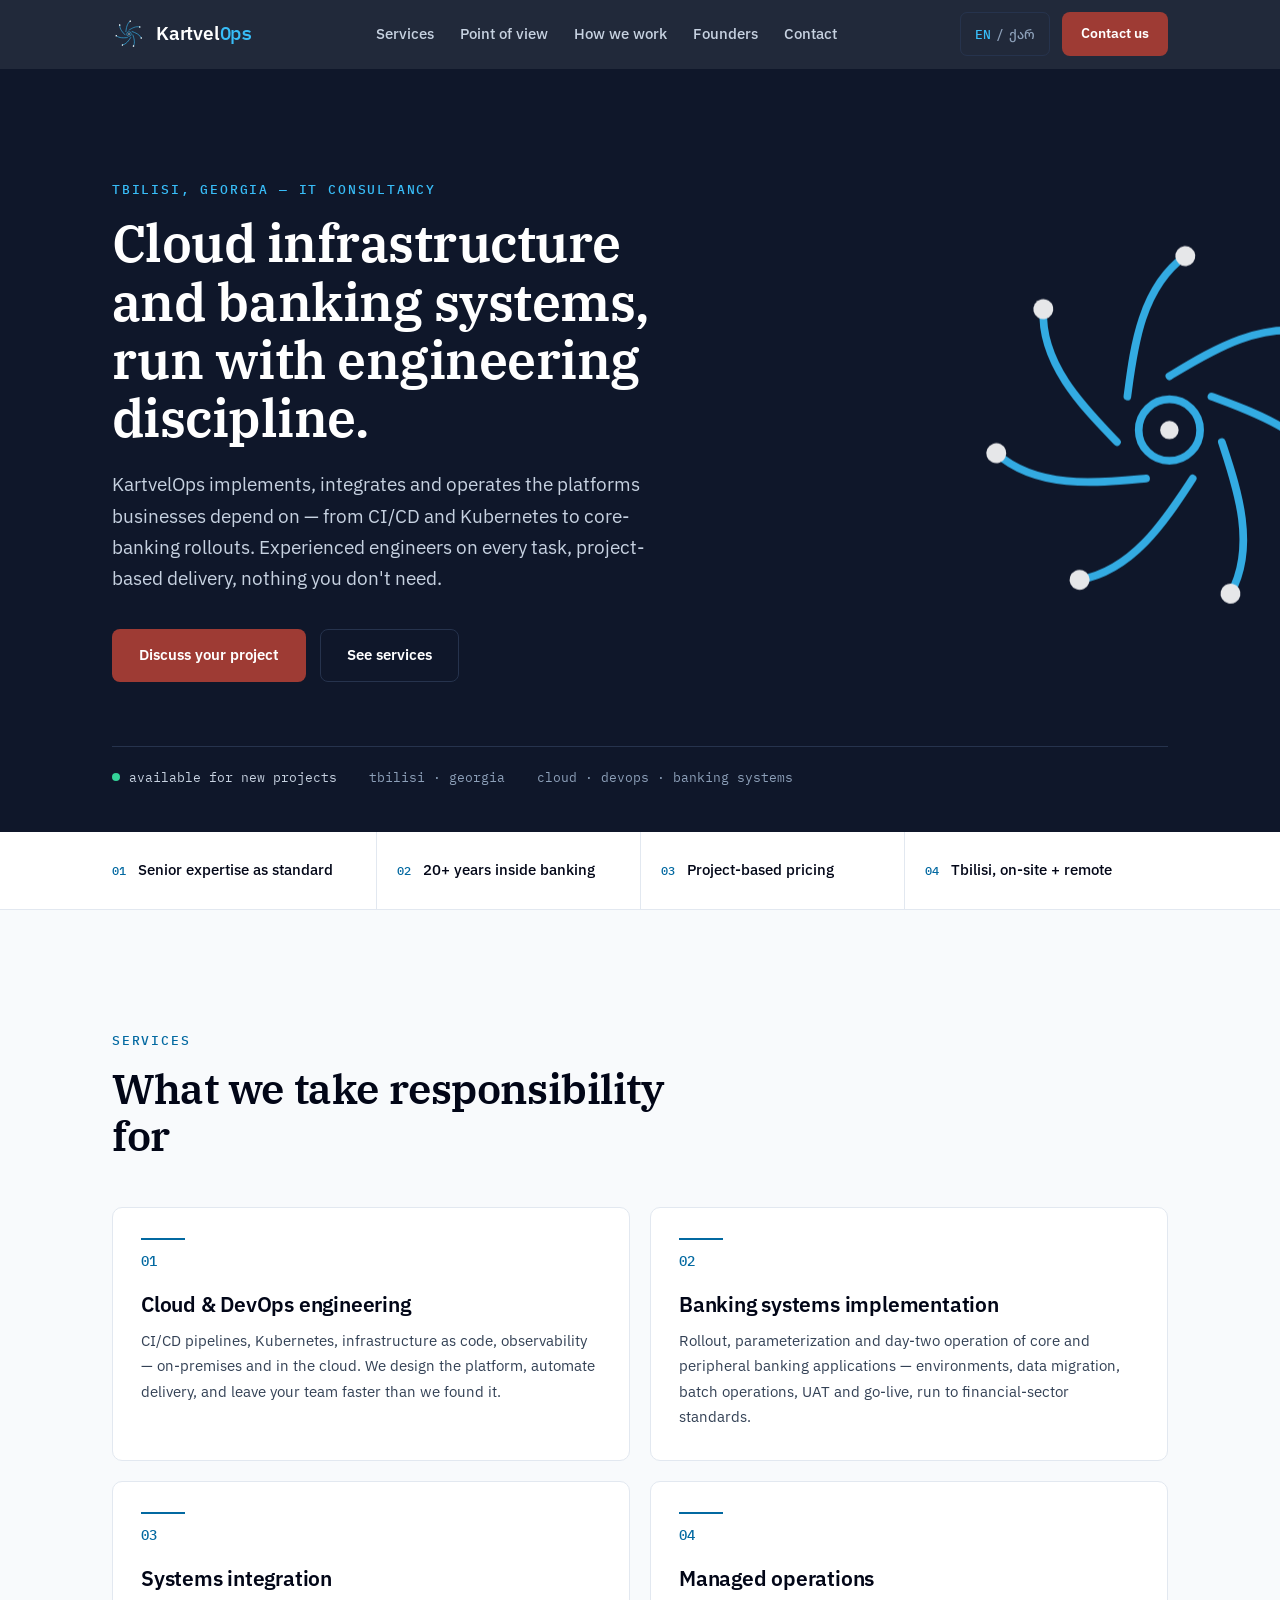
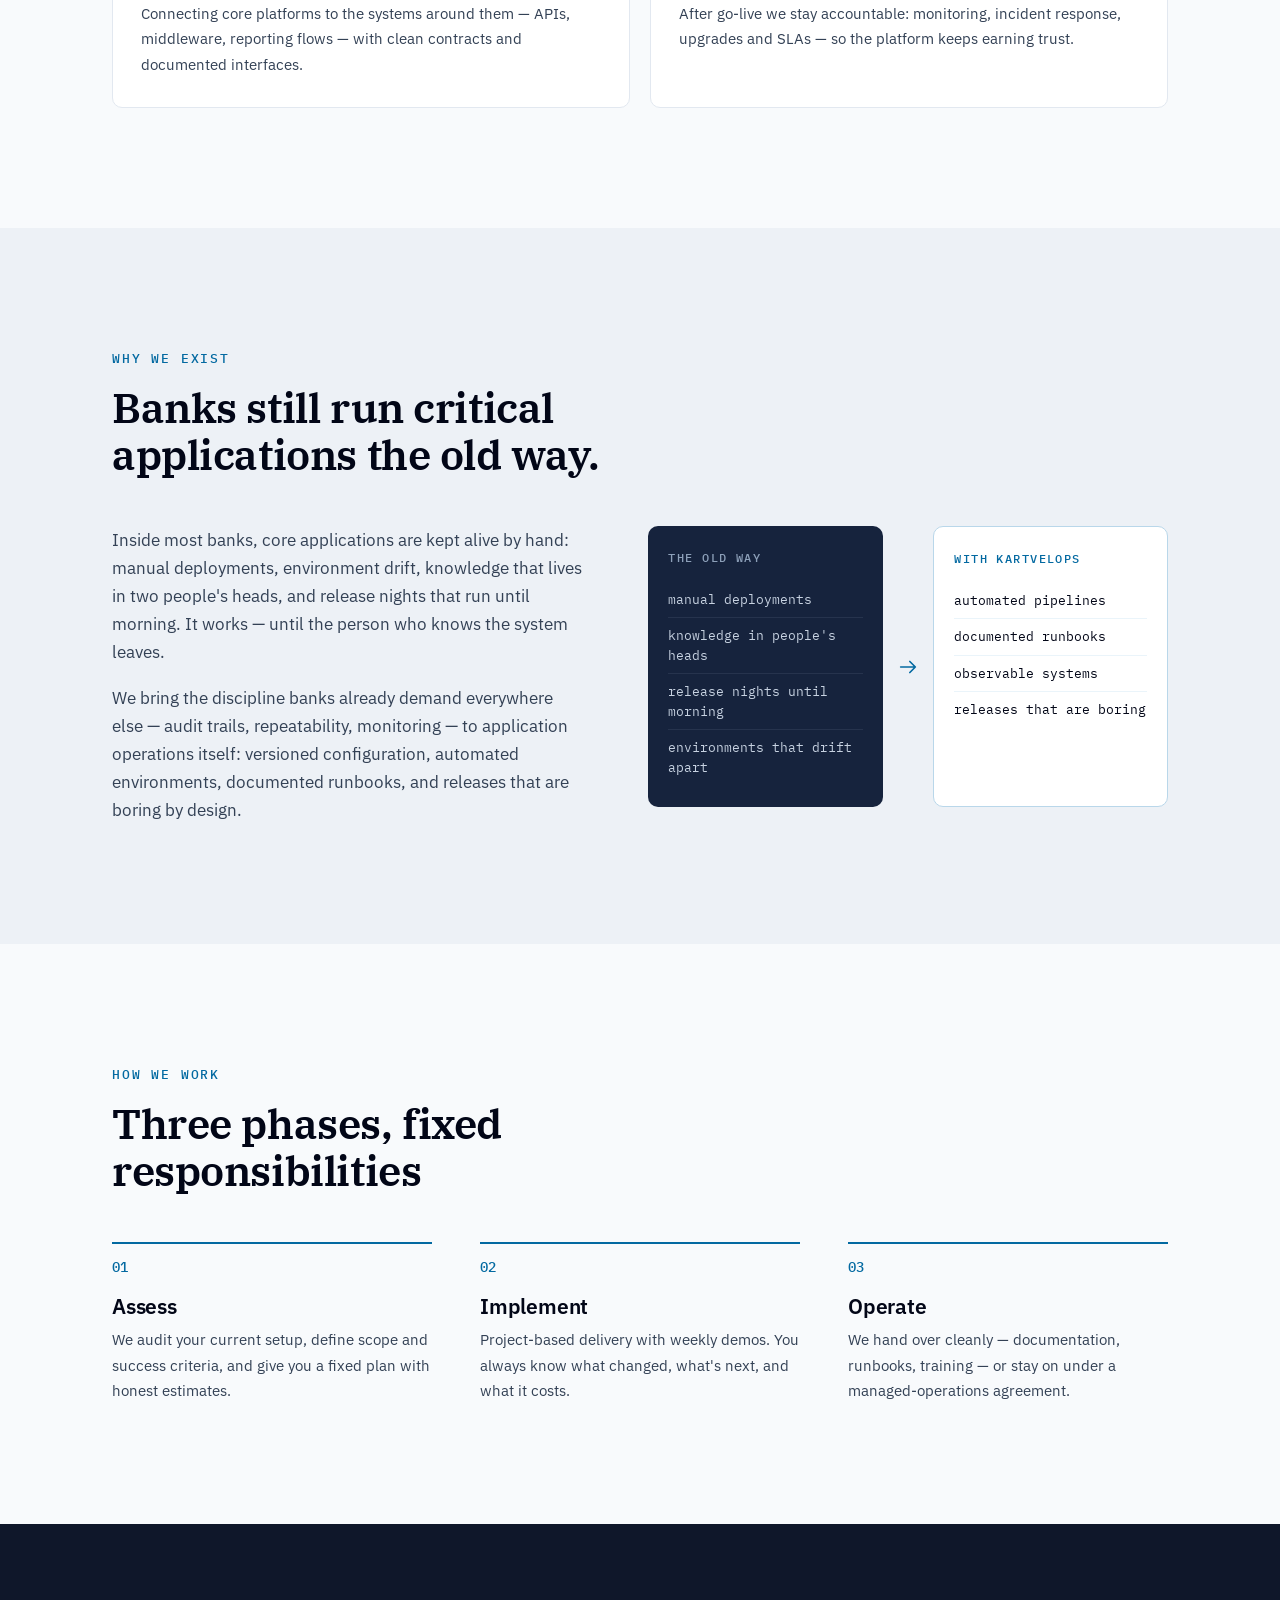
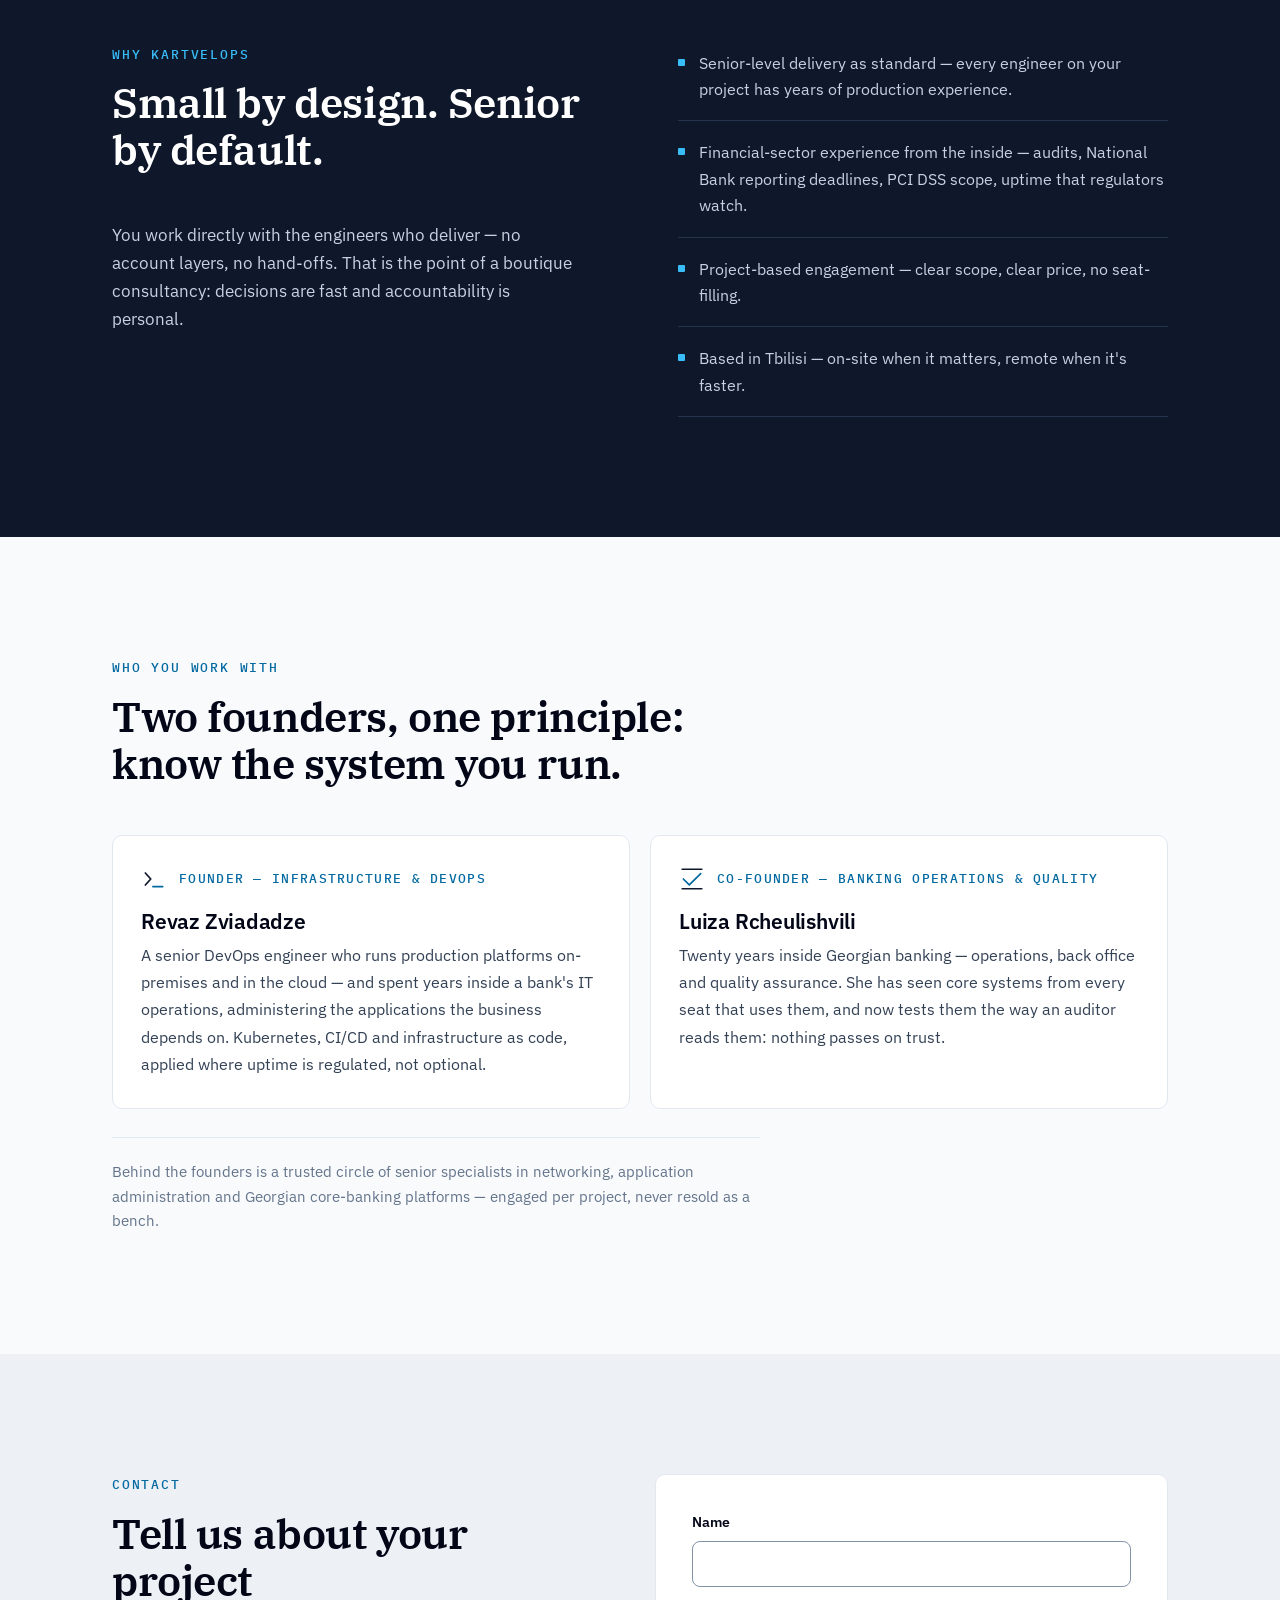
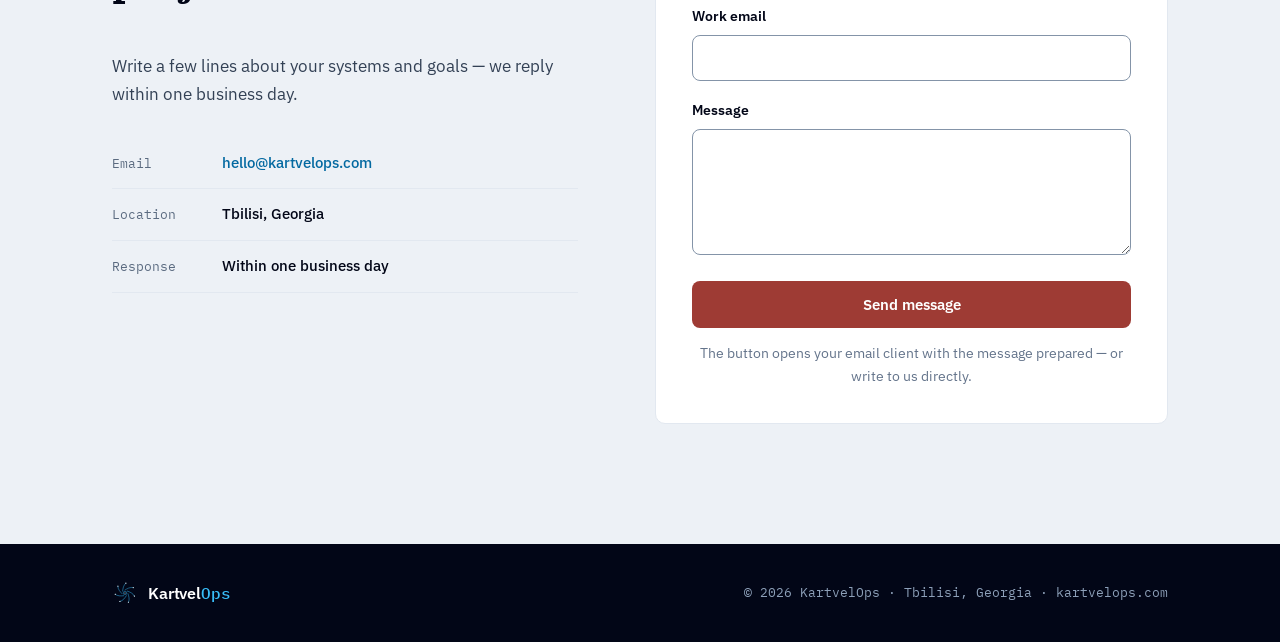
==== commit 3190f68f: "Reframe seniority copy positively (EN+KA) 'Senior engineers only' / 'no juniors learning on your bud" ====
--- a/index.html
+++ b/index.html
@@ -101,7 +101,7 @@
         <div class="hero-copy">
           <p class="eyebrow hero-load" style="--d:0ms" data-i18n="hero.eyebrow">Tbilisi, Georgia — IT consultancy</p>
           <h1 class="hero-title hero-load" style="--d:80ms" id="hero-title" data-i18n="hero.title">Cloud infrastructure and banking systems, run with engineering discipline.</h1>
-          <p class="hero-lead hero-load" style="--d:160ms" data-i18n="hero.lead">KartvelOps implements, integrates and operates the platforms businesses depend on — from CI/CD and Kubernetes to core-banking rollouts. Senior engineers only, project-based delivery, nothing you don't need.</p>
+          <p class="hero-lead hero-load" style="--d:160ms" data-i18n="hero.lead">KartvelOps implements, integrates and operates the platforms businesses depend on — from CI/CD and Kubernetes to core-banking rollouts. Experienced engineers on every task, project-based delivery, nothing you don't need.</p>
           <div class="hero-ctas hero-load" style="--d:240ms">
             <a class="btn btn-invert" href="#contact" data-i18n="hero.cta1">Discuss your project</a>
             <a class="btn btn-ghost" href="#services" data-i18n="hero.cta2">See services</a>
@@ -144,7 +144,7 @@
     <!-- ============ TRUST MARKERS ============ -->
     <section class="trust" aria-label="Key facts">
       <div class="container trust-row">
-        <div class="trust-item reveal" style="--d:0ms"><span class="trust-key">01</span><span data-i18n="trust.1">Senior engineers only</span></div>
+        <div class="trust-item reveal" style="--d:0ms"><span class="trust-key">01</span><span data-i18n="trust.1">Senior expertise as standard</span></div>
         <div class="trust-item reveal" style="--d:60ms"><span class="trust-key">02</span><span data-i18n="trust.2">20+ years inside banking</span></div>
         <div class="trust-item reveal" style="--d:120ms"><span class="trust-key">03</span><span data-i18n="trust.3">Project-based pricing</span></div>
         <div class="trust-item reveal" style="--d:180ms"><span class="trust-key">04</span><span data-i18n="trust.4">Tbilisi, on-site + remote</span></div>
@@ -258,7 +258,7 @@
           <p class="why-lead reveal" data-i18n="why.body">You work directly with the engineers who deliver — no account layers, no hand-offs. That is the point of a boutique consultancy: decisions are fast and accountability is personal.</p>
         </div>
         <ul class="why-list">
-          <li class="reveal" style="--d:0ms"><span data-i18n="why.1">Senior engineers only — no juniors learning on your budget.</span></li>
+          <li class="reveal" style="--d:0ms"><span data-i18n="why.1">Senior-level delivery as standard — every engineer on your project has years of production experience.</span></li>
           <li class="reveal" style="--d:80ms"><span data-i18n="why.2">Financial-sector experience from the inside — audits, National Bank reporting deadlines, PCI DSS scope, uptime that regulators watch.</span></li>
           <li class="reveal" style="--d:160ms"><span data-i18n="why.3">Project-based engagement — clear scope, clear price, no seat-filling.</span></li>
           <li class="reveal" style="--d:240ms"><span data-i18n="why.4">Based in Tbilisi — on-site when it matters, remote when it's faster.</span></li>
--- a/assets/styles.css
+++ b/assets/styles.css
@@ -203,8 +203,12 @@
   font-weight: 500;
   color: var(--text-dark);
   padding-block: 6px;
+  white-space: nowrap;
   transition: color 180ms var(--ease-out);
 }
+/* Georgian labels run long — never let header items break mid-label */
+.lang-toggle, .header-cta { white-space: nowrap; }
+html[lang="ka"] .site-nav { gap: 22px; }
 .site-nav a:hover { color: var(--white); }
 
 .header-actions { display: flex; align-items: center; gap: 12px; }
@@ -294,6 +298,7 @@
 }
 
 .hero-grid {
+  position: relative;   /* the mark anchors to the content column, not the viewport */
   display: grid;
   grid-template-columns: minmax(0, 1fr);
   align-items: center;
@@ -323,9 +328,9 @@
 .hero-visual {
   position: absolute;
   top: 50%;
-  right: max(-14vw, -190px);
-  transform: translateY(-56%);
-  width: min(58vw, 940px);
+  right: -200px;
+  transform: translateY(-50%);
+  width: min(36vw, 560px);
   pointer-events: none;
   opacity: 0;
   animation: bj-appear 900ms var(--ease-out) 250ms forwards;
@@ -776,3 +781,15 @@
   .trust-row { grid-template-columns: 1fr; }
   .trust-item { padding-block: 14px; }
 }
+
+/* ============================================================
+   WINE CTA ACCENT — Georgian-wine warm accent, primary CTAs only.
+   ROLLBACK: delete this entire block (or git revert the commit
+   titled "Add wine CTA accent"). Everything above is untouched.
+   White on #9E3B34 = 6.7:1, on #7E2E28 = 9.4:1 (AA pass).
+   ============================================================ */
+:root { --wine: #9E3B34; --wine-deep: #7E2E28; }
+.btn-primary { background: var(--wine); }
+.btn-primary:hover { background: var(--wine-deep); }
+.btn-invert { background: var(--wine); color: var(--white); }
+.btn-invert:hover { background: var(--wine-deep); color: var(--white); }
